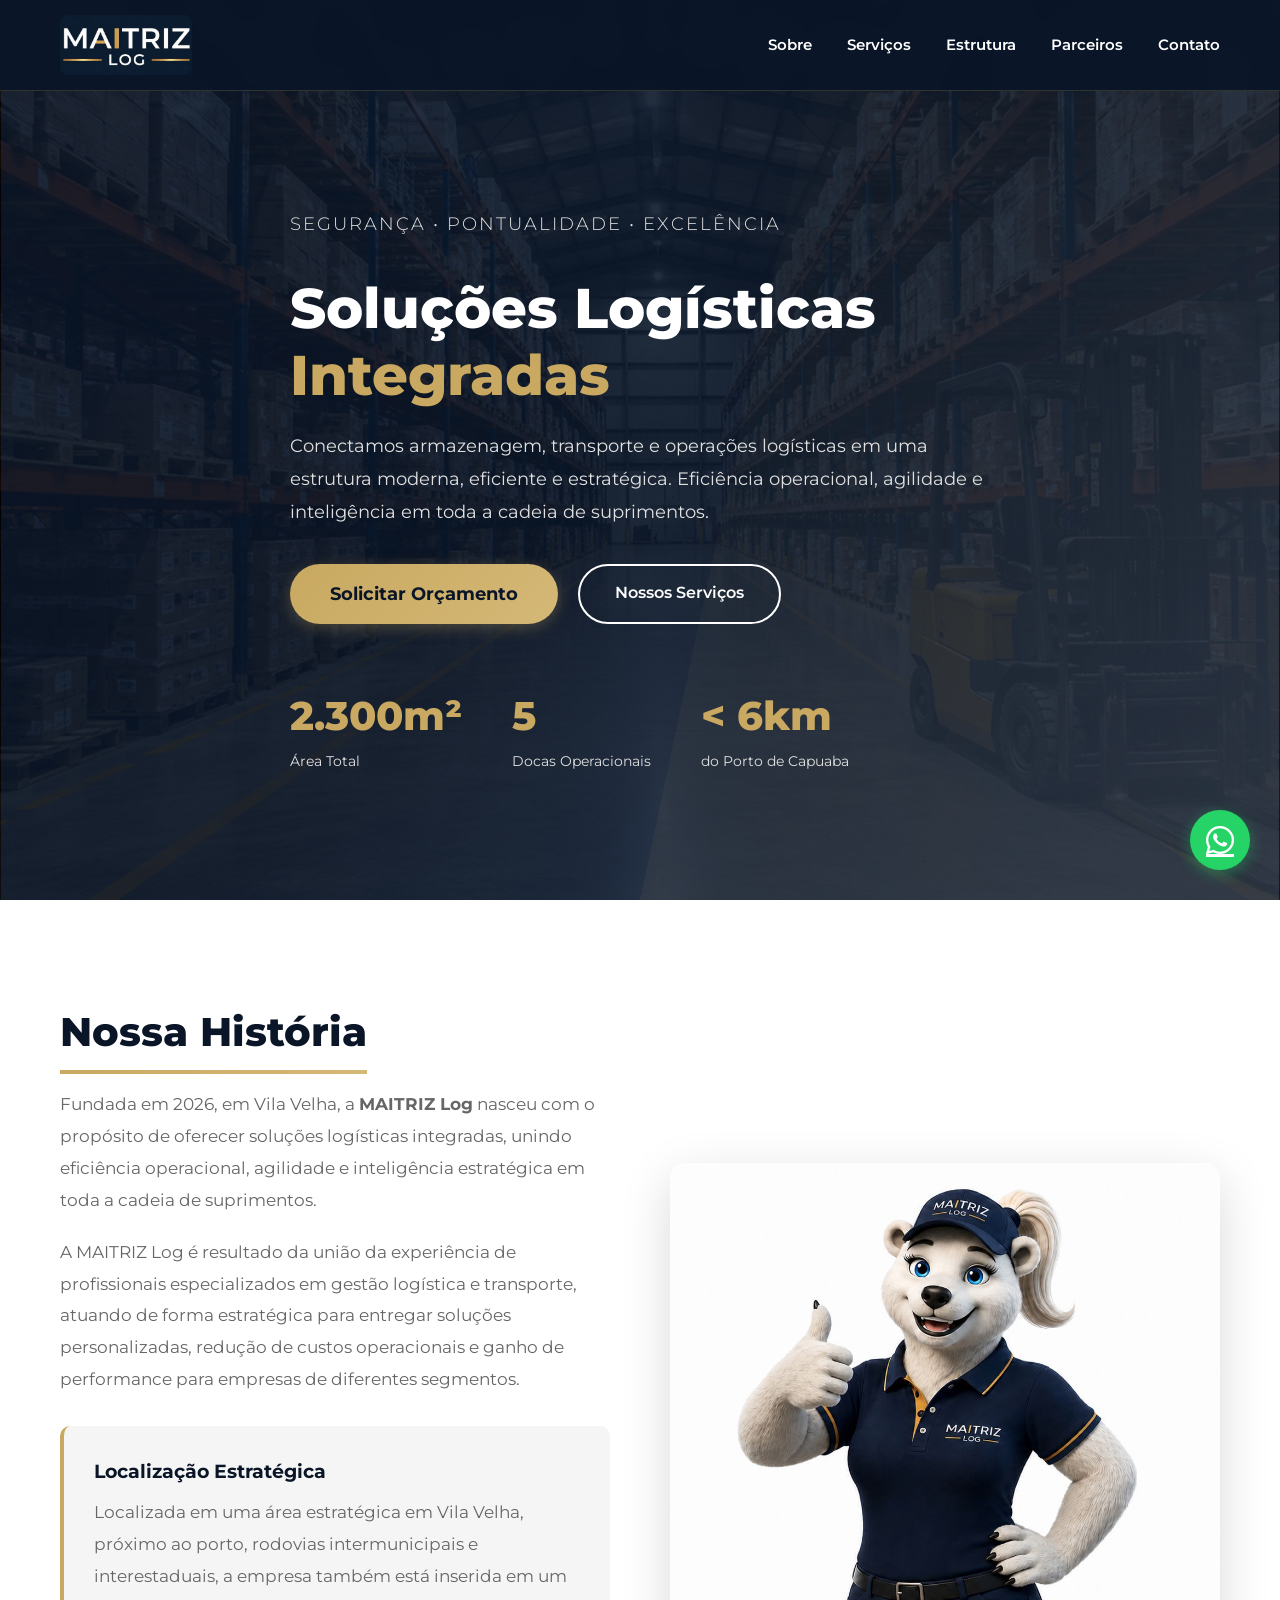
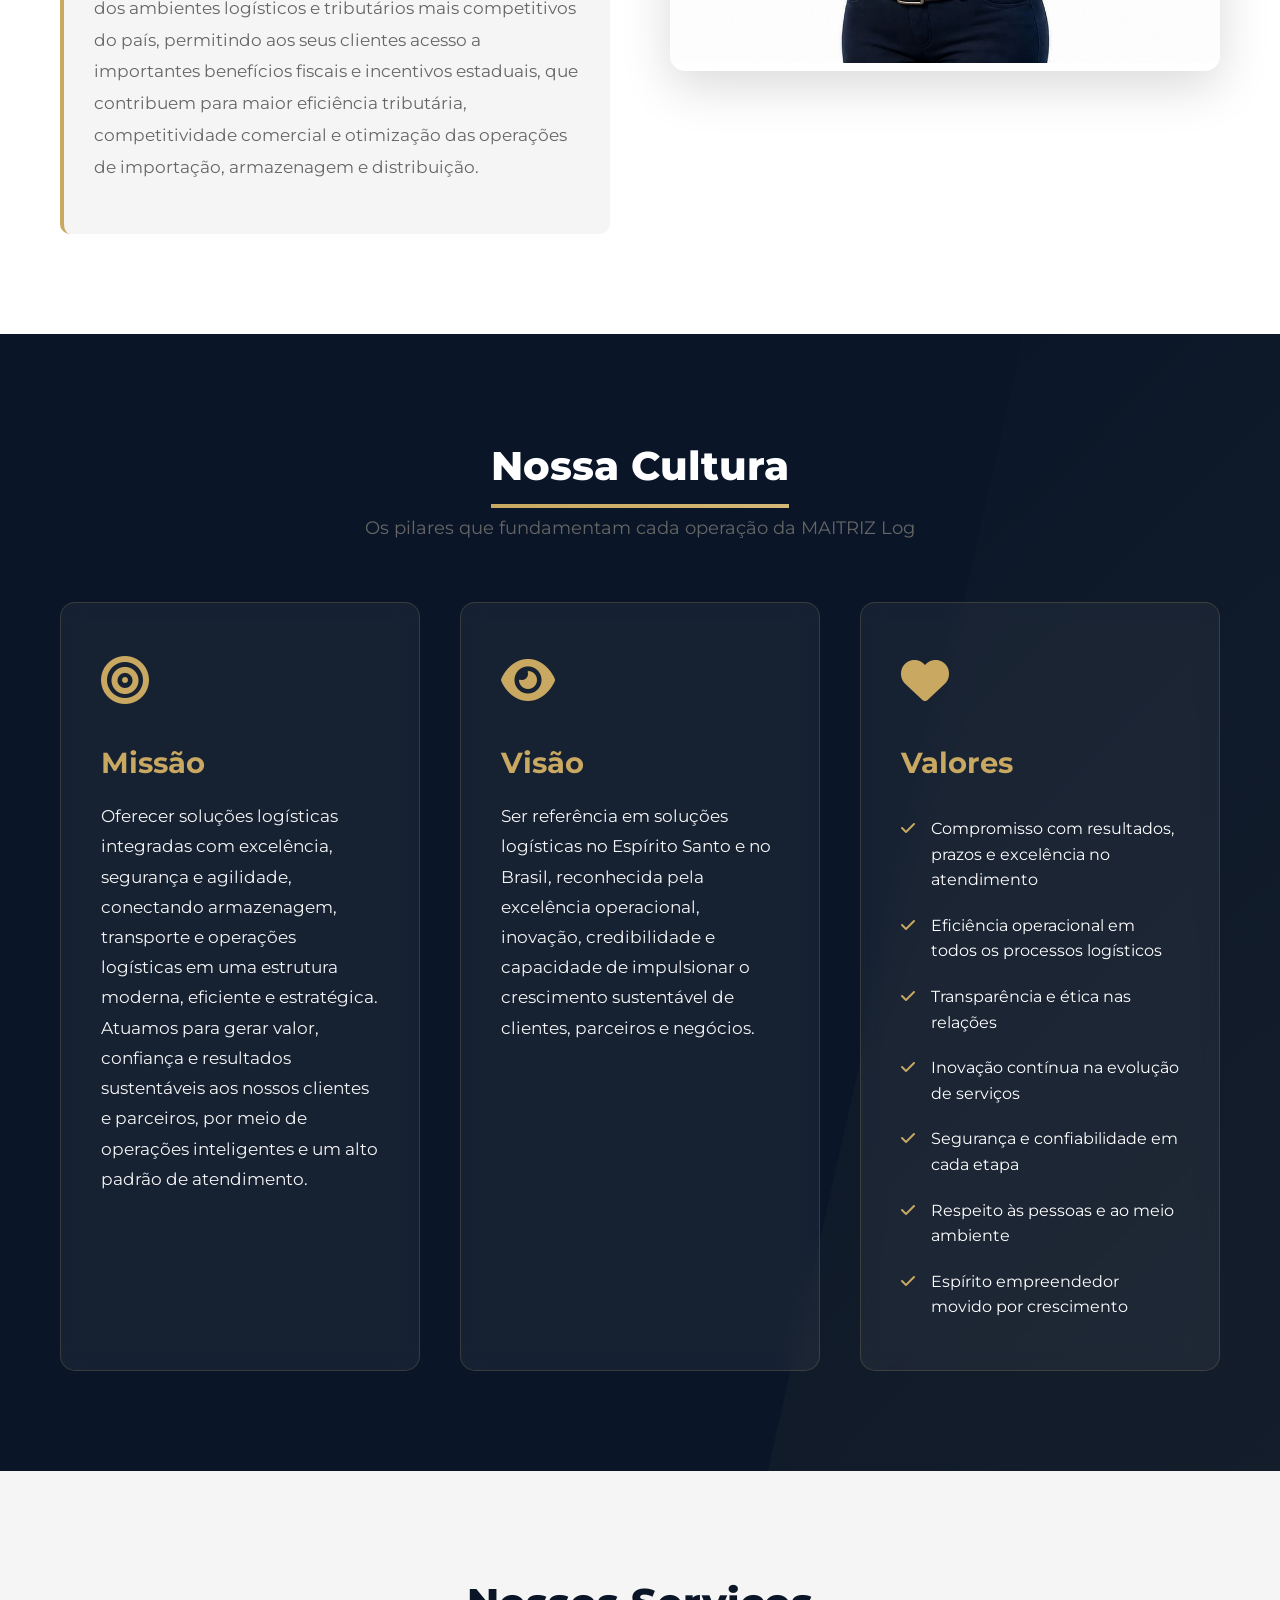
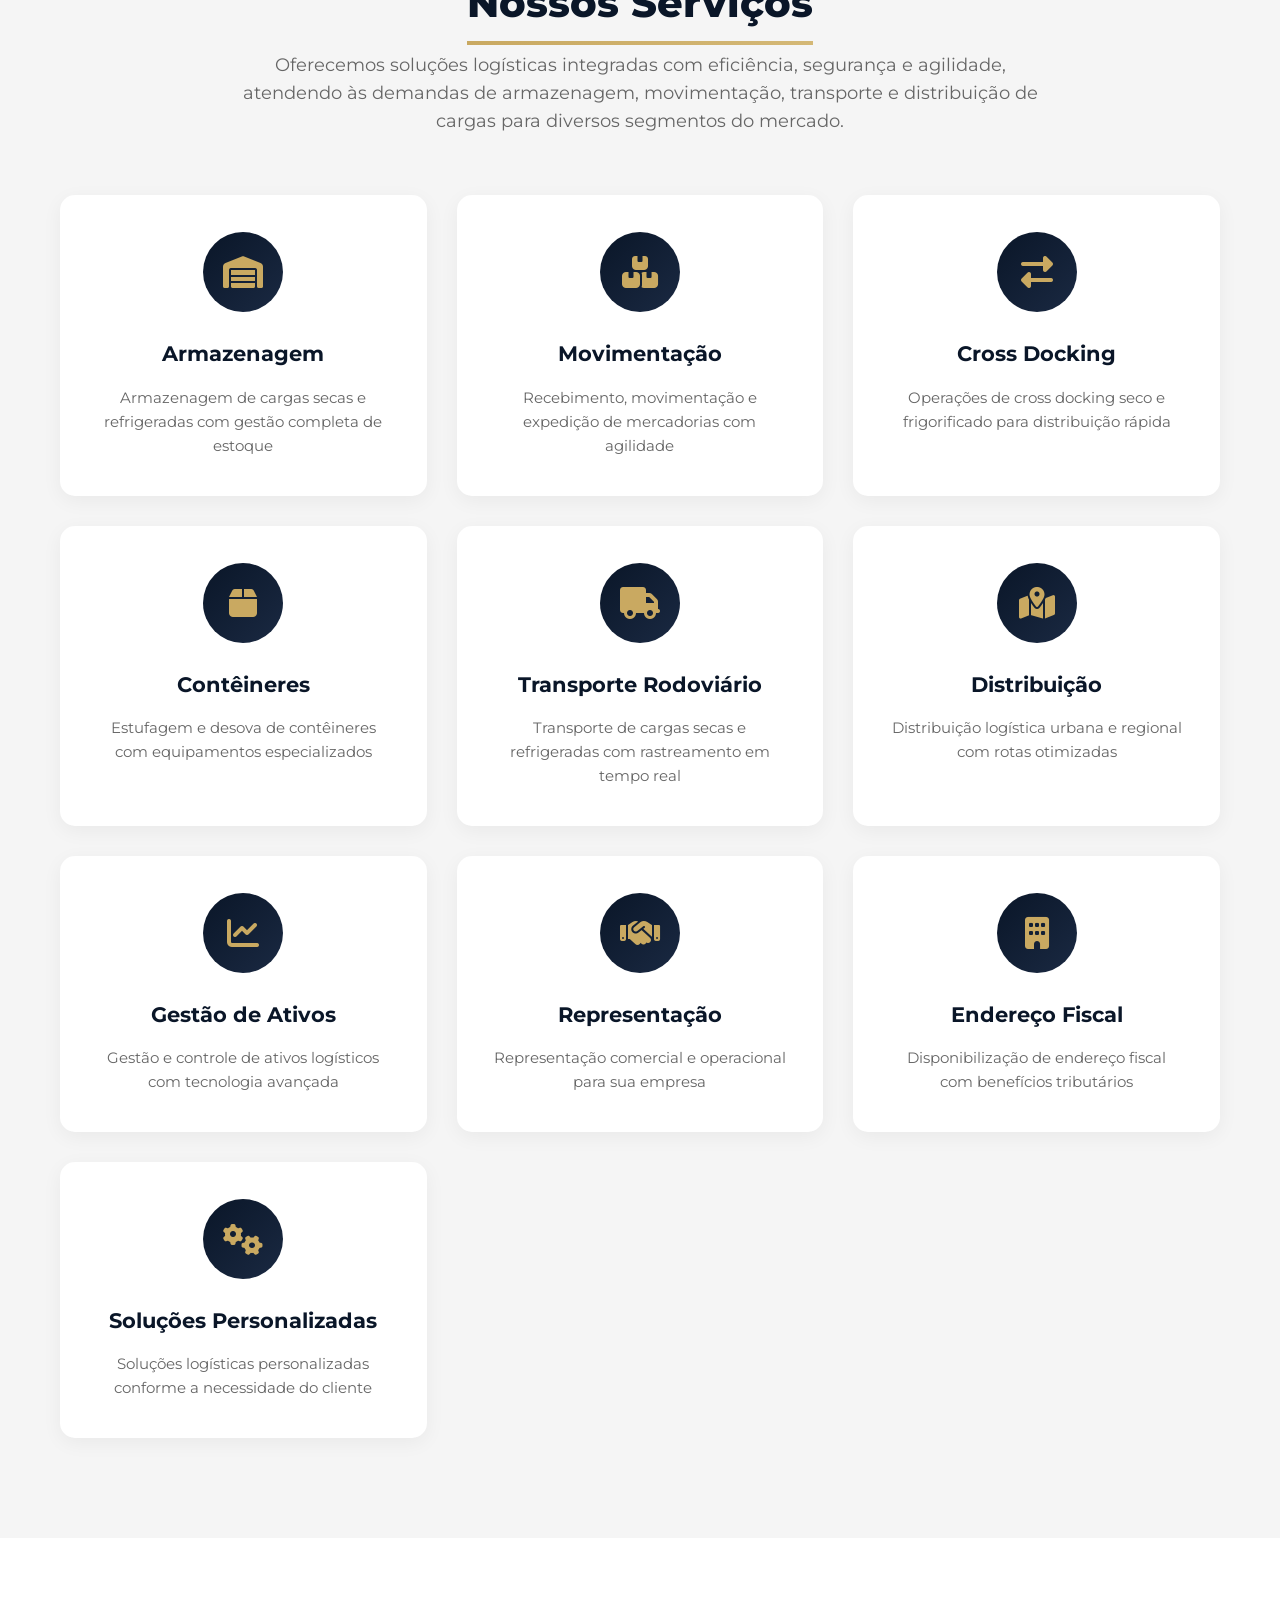
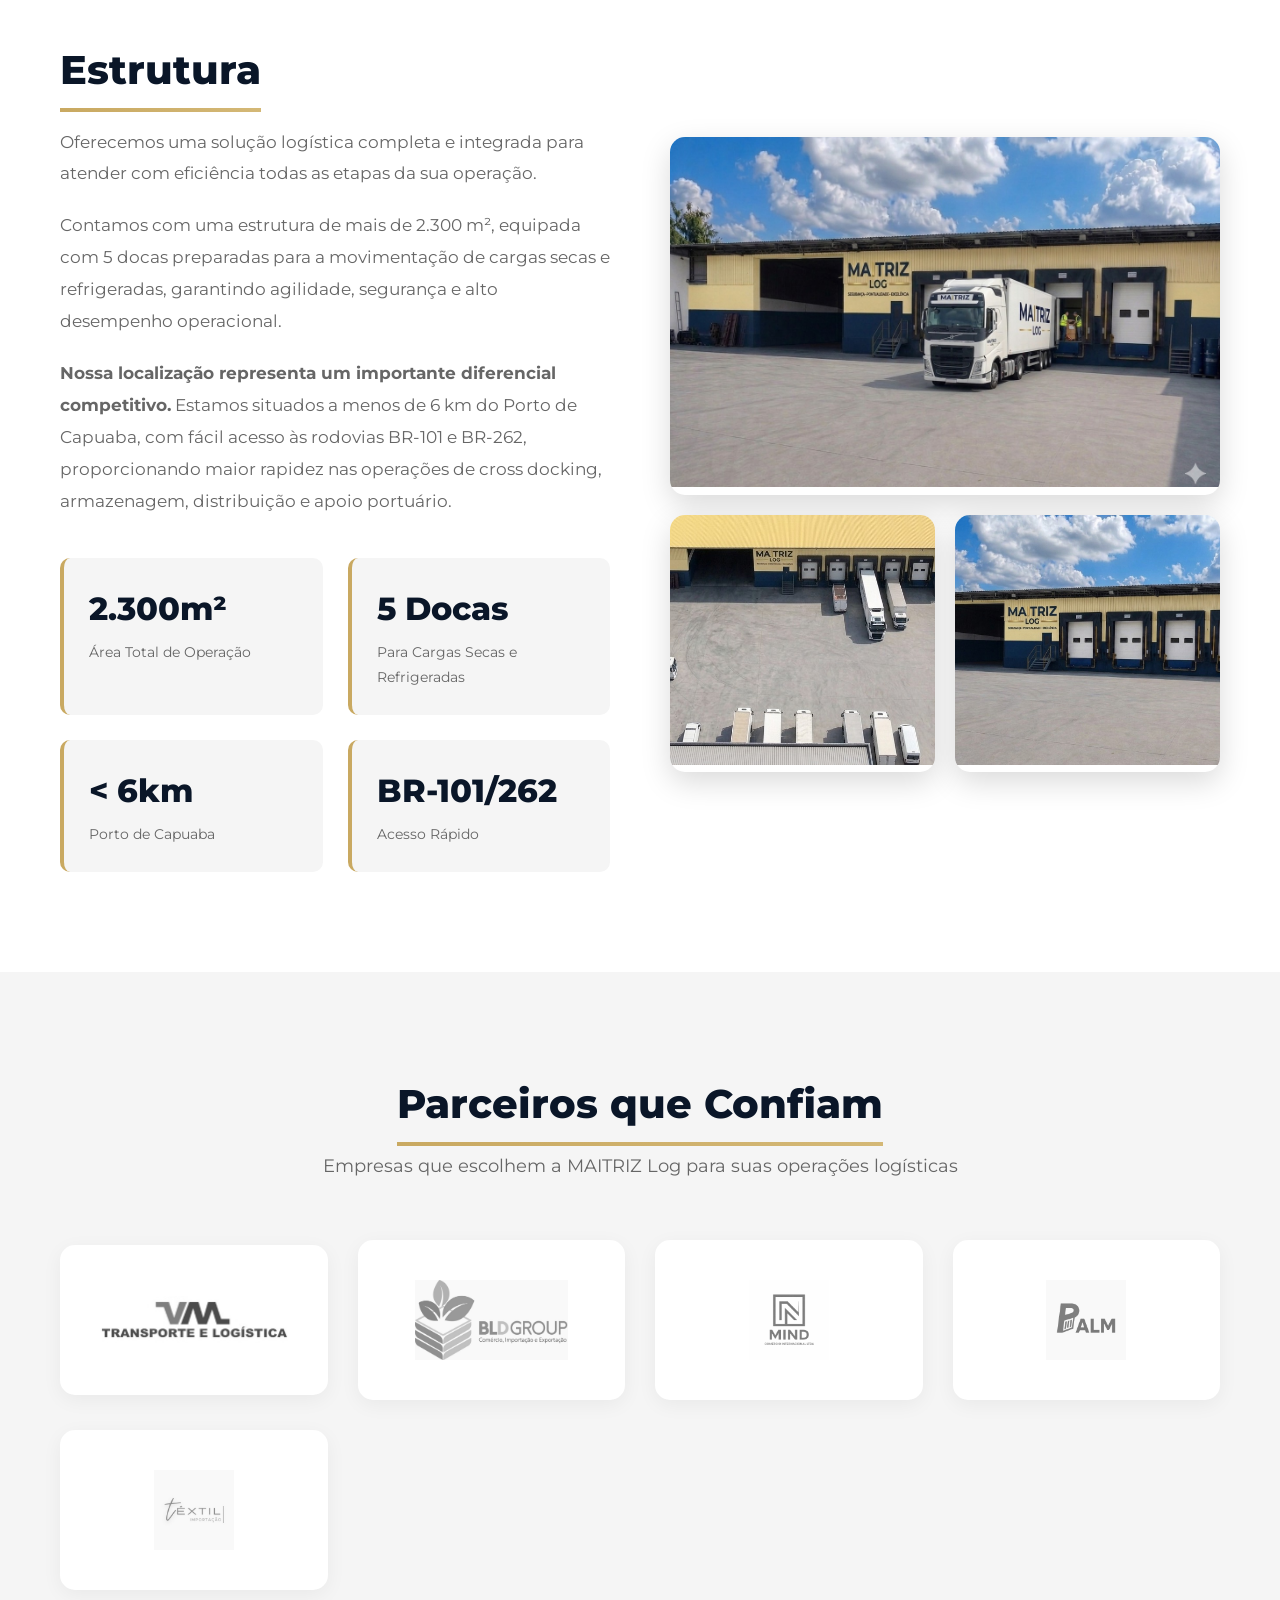
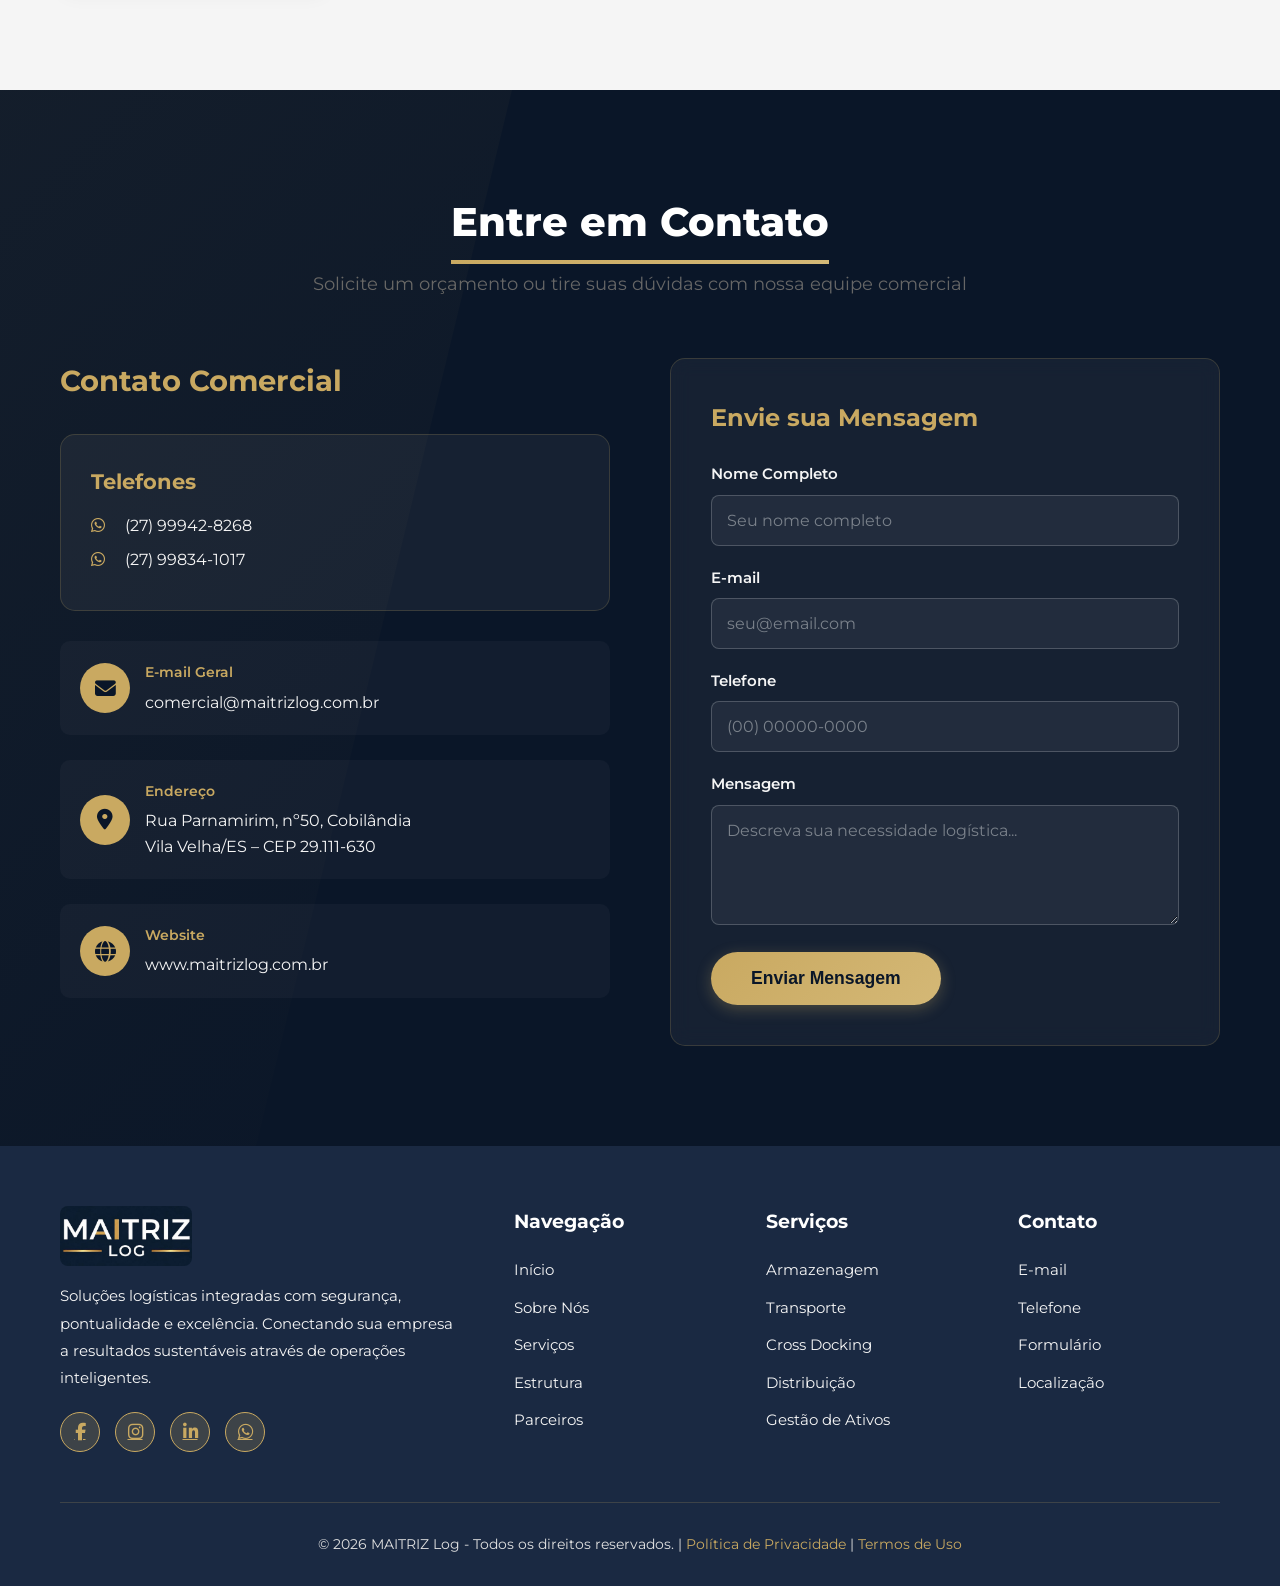
==== index.html @ 35ac4232 "trocada logo do footer" ====
<!DOCTYPE html>
<html lang="pt-BR">
<head>
    <meta charset="UTF-8">
    <meta name="viewport" content="width=device-width, initial-scale=1.0">
    <meta name="description" content="MAITRIZ Log - Soluções logísticas integradas com segurança, pontualidade e excelência. Armazenagem, transporte e distribuição em Vila Velha/ES.">
    <title>MAITRIZ Log - Soluções Logísticas Integradas | Vila Velha/ES</title>
    
    <!-- Google Fonts -->
    <link rel="preconnect" href="https://fonts.googleapis.com">
    <link rel="preconnect" href="https://fonts.gstatic.com" crossorigin>
    <link href="https://fonts.googleapis.com/css2?family=Montserrat:wght@300;400;600;700;800&display=swap" rel="stylesheet">
    
    <!-- Font Awesome para ícones -->
    <link rel="stylesheet" href="https://cdnjs.cloudflare.com/ajax/libs/font-awesome/6.4.0/css/all.min.css">
    <link rel="stylesheet" href="style.css">
    
</head>
<body>
    
    <!-- HEADER -->
    <header class="header">
        <div class="container">
            <nav class="nav-container">
                <a href="#" class="logo">
                   <img class="logo-img" src="assets/logo-maitriz.jpeg" alt="Logo MAITRIZ Log - Soluções Logísticas Integradas">
                </a>
                
                <ul class="nav-menu">
                    <li><a href="#sobre">Sobre</a></li>
                    <li><a href="#servicos">Serviços</a></li>
                    <li><a href="#estrutura">Estrutura</a></li>
                    <li><a href="#parceiros">Parceiros</a></li>
                    <li><a href="#contato">Contato</a></li>
                </ul>
                
                <div class="menu-toggle">
                    <span></span>
                    <span></span>
                    <span></span>
                </div>
            </nav>
        </div>
    </header>
    
    <!-- HERO -->
    <section class="hero" id="home">
        <div class="hero-diagonal"></div>
        <div class="container">
            <div class="hero-content">
                <p class="hero-tagline">SEGURANÇA • PONTUALIDADE • EXCELÊNCIA</p>
                <h1>Soluções Logísticas <span>Integradas</span></h1>
                <p>Conectamos armazenagem, transporte e operações logísticas em uma estrutura moderna, eficiente e estratégica. Eficiência operacional, agilidade e inteligência em toda a cadeia de suprimentos.</p>
                
                <div class="hero-buttons">
                    <a href="#contato" class="btn-primary">Solicitar Orçamento</a>
                    <a href="#servicos" class="btn-secondary">Nossos Serviços</a>
                </div>
                
                <div class="hero-stats">
                    <div class="stat-item">
                        <span class="stat-number">2.300m²</span>
                        <span class="stat-label">Área Total</span>
                    </div>
                    <div class="stat-item">
                        <span class="stat-number">5</span>
                        <span class="stat-label">Docas Operacionais</span>
                    </div>
                    <div class="stat-item">
                        <span class="stat-number">< 6km</span>
                        <span class="stat-label">do Porto de Capuaba</span>
                    </div>
                </div>
            </div>
        </div>
    </section>
    
    <!-- SOBRE NÓS -->
    <section class="sobre" id="sobre">
        <div class="container">
            <div class="sobre-content">
                <div class="sobre-text">
                    <h2 class="section-title">Nossa História</h2>
                    
                    <p>Fundada em 2026, em Vila Velha, a <strong>MAITRIZ Log</strong> nasceu com o propósito de oferecer soluções logísticas integradas, unindo eficiência operacional, agilidade e inteligência estratégica em toda a cadeia de suprimentos.</p>
                    
                    <p>A MAITRIZ Log é resultado da união da experiência de profissionais especializados em gestão logística e transporte, atuando de forma estratégica para entregar soluções personalizadas, redução de custos operacionais e ganho de performance para empresas de diferentes segmentos.</p>
                    
                    <div class="sobre-destaque">
                        <h3>Localização Estratégica</h3>
                        <p>Localizada em uma área estratégica em Vila Velha, próximo ao porto, rodovias intermunicipais e interestaduais, a empresa também está inserida em um dos ambientes logísticos e tributários mais competitivos do país, permitindo aos seus clientes acesso a importantes benefícios fiscais e incentivos estaduais, que contribuem para maior eficiência tributária, competitividade comercial e otimização das operações de importação, armazenagem e distribuição.</p>
                    </div>
                </div>
                
                <div class="sobre-image">
                    <img src="./assets/foto-equipe-maitriz.jpeg" alt="Equipe MAITRIZ Log - Profissionais especializados em logística">
                </div>
            </div>
        </div>
    </section>
    
    <!-- MISSÃO, VISÃO E VALORES -->
    <section class="mvv">
        <div class="container">
            <div class="mvv-header">
                <h2 class="section-title">Nossa Cultura</h2>
                <p class="section-subtitle">Os pilares que fundamentam cada operação da MAITRIZ Log</p>
            </div>
            
            <div class="mvv-grid">
                <div class="mvv-card">
                    <div class="mvv-icon">
                        <i class="fas fa-bullseye"></i>
                    </div>
                    <h3>Missão</h3>
                    <p>Oferecer soluções logísticas integradas com excelência, segurança e agilidade, conectando armazenagem, transporte e operações logísticas em uma estrutura moderna, eficiente e estratégica. Atuamos para gerar valor, confiança e resultados sustentáveis aos nossos clientes e parceiros, por meio de operações inteligentes e um alto padrão de atendimento.</p>
                </div>
                
                <div class="mvv-card">
                    <div class="mvv-icon">
                        <i class="fas fa-eye"></i>
                    </div>
                    <h3>Visão</h3>
                    <p>Ser referência em soluções logísticas no Espírito Santo e no Brasil, reconhecida pela excelência operacional, inovação, credibilidade e capacidade de impulsionar o crescimento sustentável de clientes, parceiros e negócios.</p>
                </div>
                
                <div class="mvv-card">
                    <div class="mvv-icon">
                        <i class="fas fa-heart"></i>
                    </div>
                    <h3>Valores</h3>
                    <ul>
                        <li>Compromisso com resultados, prazos e excelência no atendimento</li>
                        <li>Eficiência operacional em todos os processos logísticos</li>
                        <li>Transparência e ética nas relações</li>
                        <li>Inovação contínua na evolução de serviços</li>
                        <li>Segurança e confiabilidade em cada etapa</li>
                        <li>Respeito às pessoas e ao meio ambiente</li>
                        <li>Espírito empreendedor movido por crescimento</li>
                    </ul>
                </div>
            </div>
        </div>
    </section>
    
    <!-- SERVIÇOS -->
    <section class="servicos" id="servicos">
        <div class="container">
            <div class="servicos-header">
                <h2 class="section-title">Nossos Serviços</h2>
                <p class="section-subtitle">Oferecemos soluções logísticas integradas com eficiência, segurança e agilidade, atendendo às demandas de armazenagem, movimentação, transporte e distribuição de cargas para diversos segmentos do mercado.</p>
            </div>
            
            <div class="servicos-grid">
                <div class="servico-card">
                    <div class="servico-icon">
                        <i class="fas fa-warehouse"></i>
                    </div>
                    <h3>Armazenagem</h3>
                    <p>Armazenagem de cargas secas e refrigeradas com gestão completa de estoque</p>
                </div>
                
                <div class="servico-card">
                    <div class="servico-icon">
                        <i class="fas fa-boxes"></i>
                    </div>
                    <h3>Movimentação</h3>
                    <p>Recebimento, movimentação e expedição de mercadorias com agilidade</p>
                </div>
                
                <div class="servico-card">
                    <div class="servico-icon">
                        <i class="fas fa-exchange-alt"></i>
                    </div>
                    <h3>Cross Docking</h3>
                    <p>Operações de cross docking seco e frigorificado para distribuição rápida</p>
                </div>
                
                <div class="servico-card">
                    <div class="servico-icon">
                        <i class="fas fa-box"></i>
                    </div>
                    <h3>Contêineres</h3>
                    <p>Estufagem e desova de contêineres com equipamentos especializados</p>
                </div>
                
                <div class="servico-card">
                    <div class="servico-icon">
                        <i class="fas fa-truck"></i>
                    </div>
                    <h3>Transporte Rodoviário</h3>
                    <p>Transporte de cargas secas e refrigeradas com rastreamento em tempo real</p>
                </div>
                
                <div class="servico-card">
                    <div class="servico-icon">
                        <i class="fas fa-map-marked-alt"></i>
                    </div>
                    <h3>Distribuição</h3>
                    <p>Distribuição logística urbana e regional com rotas otimizadas</p>
                </div>
                
                <div class="servico-card">
                    <div class="servico-icon">
                        <i class="fas fa-chart-line"></i>
                    </div>
                    <h3>Gestão de Ativos</h3>
                    <p>Gestão e controle de ativos logísticos com tecnologia avançada</p>
                </div>
                
                <div class="servico-card">
                    <div class="servico-icon">
                        <i class="fas fa-handshake"></i>
                    </div>
                    <h3>Representação</h3>
                    <p>Representação comercial e operacional para sua empresa</p>
                </div>
                
                <div class="servico-card">
                    <div class="servico-icon">
                        <i class="fas fa-building"></i>
                    </div>
                    <h3>Endereço Fiscal</h3>
                    <p>Disponibilização de endereço fiscal com benefícios tributários</p>
                </div>
                
                <div class="servico-card">
                    <div class="servico-icon">
                        <i class="fas fa-cogs"></i>
                    </div>
                    <h3>Soluções Personalizadas</h3>
                    <p>Soluções logísticas personalizadas conforme a necessidade do cliente</p>
                </div>
            </div>
        </div>
    </section>
    
    <!-- ESTRUTURA -->
    <section class="estrutura" id="estrutura">
        <div class="container">
            <div class="estrutura-content">
                <div class="estrutura-info">
                    <h2 class="section-title">Estrutura</h2>
                    
                    <p>Oferecemos uma solução logística completa e integrada para atender com eficiência todas as etapas da sua operação.</p>
                    
                    <p>Contamos com uma estrutura de mais de 2.300 m², equipada com 5 docas preparadas para a movimentação de cargas secas e refrigeradas, garantindo agilidade, segurança e alto desempenho operacional.</p>
                    
                    <p><strong>Nossa localização representa um importante diferencial competitivo.</strong> Estamos situados a menos de 6 km do Porto de Capuaba, com fácil acesso às rodovias BR-101 e BR-262, proporcionando maior rapidez nas operações de cross docking, armazenagem, distribuição e apoio portuário.</p>
                    
                    <div class="estrutura-stats">
                        <div class="estrutura-stat">
                            <span class="estrutura-stat-number">2.300m²</span>
                            <span class="estrutura-stat-label">Área Total de Operação</span>
                        </div>
                        <div class="estrutura-stat">
                            <span class="estrutura-stat-number">5 Docas</span>
                            <span class="estrutura-stat-label">Para Cargas Secas e Refrigeradas</span>
                        </div>
                        <div class="estrutura-stat">
                            <span class="estrutura-stat-number">< 6km</span>
                            <span class="estrutura-stat-label">Porto de Capuaba</span>
                        </div>
                        <div class="estrutura-stat">
                            <span class="estrutura-stat-number">BR-101/262</span>
                            <span class="estrutura-stat-label">Acesso Rápido</span>
                        </div>
                    </div>
                </div>
                
                <div class="estrutura-images">
                    <div class="estrutura-image">
                        <img src="assets/fachada.jpeg" alt="Estrutura externa MAITRIZ Log - Fachada moderna com docas">
                    </div>
                    <div class="estrutura-image">
                        <img src="assets/docas.jpeg" alt="Docas MAITRIZ Log - Áreas de carga e descarga">
                    </div>
                    <div class="estrutura-image">
                        <img src="assets/armazem.jpeg" alt="Armazém MAITRIZ Log - Interior com organização de cargas">
                    </div>
                </div>
            </div>
        </div>
    </section>
    
    <!-- PARCEIROS -->
    <section class="parceiros" id="parceiros">
        <div class="container">
            <div class="parceiros-header">
                <h2 class="section-title">Parceiros que Confiam</h2>
                <p class="section-subtitle">Empresas que escolhem a MAITRIZ Log para suas operações logísticas</p>
            </div>
            
            <div class="parceiros-grid">
                <div class="parceiro-card">
                    <img src="assets/logo-vm.jpeg" alt="VM Transporte e Logistica - Cliente MAITRIZ Log">
                </div>
                <div class="parceiro-card">
                    <img src="assets/logo-bld.jpeg" alt="BLD Gruoup - Cliente MAITRIZ Log">
                </div>
                <div class="parceiro-card">
                    <img src="assets/logo-mind.jpeg" alt="MIND - Parceiro MAITRIZ Log">
                </div>
                <div class="parceiro-card">
                    <img src="assets/logo-palm.jpeg" alt="Palm - Cliente MAITRIZ Log">
                </div>
                <div class="parceiro-card">
                    <img src="assets/logo-textil.jpeg" alt="Textil - Cliente MAITRIZ Log">
                </div>
                <!-- <div class="parceiro-card">
                    <img src="assets/logo-casa-porto.png" alt="Casa do Porto - Cliente MAITRIZ Log">
                </div> -->
            </div>
        </div>
    </section>
    
    <!-- CONTATO -->
    <section class="contato" id="contato">
        <div class="container">
            <div class="contato-header">
                <h2 class="section-title">Entre em Contato</h2>
                <p class="section-subtitle">Solicite um orçamento ou tire suas dúvidas com nossa equipe comercial</p>
            </div>
            
            <div class="contato-content">
                <div class="contato-info">
                    <h3>Contato Comercial</h3>
                    
                    <div class="contato-comercial">
                        <h4>Telefones</h4>
                        <p><i class="fab fa-whatsapp"></i> (27) 99942-8268</p>
                        <p><i class="fab fa-whatsapp"></i> (27) 99834-1017</p>
                    </div>
                    
                    
                    <div class="contato-item">
                        <div class="contato-item-icon">
                            <i class="fas fa-envelope"></i>
                        </div>
                        <div class="contato-item-text">
                            <h4>E-mail Geral</h4>
                            <p><a href="mailto:comercial@maitrizlog.com.br">comercial@maitrizlog.com.br</a></p>
                        </div>
                    </div>
                    
                    <div class="contato-item">
                        <div class="contato-item-icon">
                            <i class="fas fa-map-marker-alt"></i>
                        </div>
                        <div class="contato-item-text">
                            <h4>Endereço</h4>
                            <p>Rua Parnamirim, nº50, Cobilândia<br>Vila Velha/ES – CEP 29.111-630</p>
                        </div>
                    </div>
                    
                    <div class="contato-item">
                        <div class="contato-item-icon">
                            <i class="fas fa-globe"></i>
                        </div>
                        <div class="contato-item-text">
                            <h4>Website</h4>
                            <p><a href="http://www.maitrizlog.com.br" target="_blank">www.maitrizlog.com.br</a></p>
                        </div>
                    </div>
                </div>
                
                <div class="contato-form">
                    <h3>Envie sua Mensagem</h3>
                    <form action="#" method="POST">
                        <div class="form-group">
                            <label for="nome">Nome Completo</label>
                            <input type="text" id="nome" name="nome" placeholder="Seu nome completo" required>
                        </div>
                        
                        <div class="form-group">
                            <label for="email">E-mail</label>
                            <input type="email" id="email" name="email" placeholder="seu@email.com" required>
                        </div>
                        
                        <div class="form-group">
                            <label for="telefone">Telefone</label>
                            <input type="tel" id="telefone" name="telefone" placeholder="(00) 00000-0000" required>
                        </div>
                        
                        <div class="form-group">
                            <label for="mensagem">Mensagem</label>
                            <textarea id="mensagem" name="mensagem" placeholder="Descreva sua necessidade logística..." required></textarea>
                        </div>
                        
                        <button type="submit" class="btn-primary">Enviar Mensagem</button>
                    </form>
                </div>
            </div>
        </div>
    </section>
    
    <!-- FOOTER -->
    <footer class="footer">
        <div class="container">
            <div class="footer-content">
                <div class="footer-sobre">
                     <a href="#" class="logo">
                        <img class="logo-img" src="assets/logo-maitriz.jpeg" alt="Logo MAITRIZ Log - Soluções Logísticas Integradas">
                    </a>
                    <p>Soluções logísticas integradas com segurança, pontualidade e excelência. Conectando sua empresa a resultados sustentáveis através de operações inteligentes.</p>
                    
                    <div class="footer-social">
                        <a href="#" aria-label="Facebook"><i class="fab fa-facebook-f"></i></a>
                        <a href="#" aria-label="Instagram"><i class="fab fa-instagram"></i></a>
                        <a href="#" aria-label="LinkedIn"><i class="fab fa-linkedin-in"></i></a>
                        <a href="#" aria-label="WhatsApp"><i class="fab fa-whatsapp"></i></a>
                    </div>
                </div>
                
                <div class="footer-links">
                    <h4>Navegação</h4>
                    <ul>
                        <li><a href="#home">Início</a></li>
                        <li><a href="#sobre">Sobre Nós</a></li>
                        <li><a href="#servicos">Serviços</a></li>
                        <li><a href="#estrutura">Estrutura</a></li>
                        <li><a href="#parceiros">Parceiros</a></li>
                    </ul>
                </div>
                
                <div class="footer-links">
                    <h4>Serviços</h4>
                    <ul>
                        <li><a href="#servicos">Armazenagem</a></li>
                        <li><a href="#servicos">Transporte</a></li>
                        <li><a href="#servicos">Cross Docking</a></li>
                        <li><a href="#servicos">Distribuição</a></li>
                        <li><a href="#servicos">Gestão de Ativos</a></li>
                    </ul>
                </div>
                
                <div class="footer-links">
                    <h4>Contato</h4>
                    <ul>
                        <li><a href="mailto:comercial@maitrizlog.com.br">E-mail</a></li>
                        <li><a href="tel:+5527999428268">Telefone</a></li>
                        <li><a href="#contato">Formulário</a></li>
                        <li><a href="#contato">Localização</a></li>
                    </ul>
                </div>
            </div>
            
            <div class="footer-bottom">
                <p>&copy; 2026 MAITRIZ Log - Todos os direitos reservados. | <a href="#">Política de Privacidade</a> | <a href="#">Termos de Uso</a></p>
            </div>
        </div>
    </footer>
    
    <!-- WHATSAPP FLUTUANTE -->
    <a href="https://wa.me/5527999428268?text=Olá!%20Gostaria%20de%20mais%20informações%20sobre%20os%20serviços%20da%20MAITRIZ%20Log" class="whatsapp-float" target="_blank" aria-label="WhatsApp">
        <i class="fab fa-whatsapp"></i>
    </a>
    
    <!-- JAVASCRIPT -->
    <script>
        // Menu Mobile Toggle
        const menuToggle = document.querySelector('.menu-toggle');
        const navMenu = document.querySelector('.nav-menu');
        
        menuToggle.addEventListener('click', () => {
            navMenu.classList.toggle('active');
            menuToggle.classList.toggle('active');
        });
        
        // Fechar menu ao clicar em um link
        document.querySelectorAll('.nav-menu a').forEach(link => {
            link.addEventListener('click', () => {
                navMenu.classList.remove('active');
                menuToggle.classList.remove('active');
            });
        });
        
        // Header scroll effect
        window.addEventListener('scroll', () => {
            const header = document.querySelector('.header');
            const imgHeader = document.querySelector('.header img');
            if (window.scrollY > 50) {
                header.classList.add('scrolled');
            } else {
                header.classList.remove('scrolled');
            }
        });
        
        // Smooth scroll para links âncora
        document.querySelectorAll('a[href^="#"]').forEach(anchor => {
            anchor.addEventListener('click', function (e) {
                e.preventDefault();
                const target = document.querySelector(this.getAttribute('href'));
                if (target) {
                    const offsetTop = target.offsetTop - 80;
                    window.scrollTo({
                        top: offsetTop,
                        behavior: 'smooth'
                    });
                }
            });
        });
        
        // Animação ao scroll (fade-in elements)
        const observerOptions = {
            threshold: 0.1,
            rootMargin: '0px 0px -100px 0px'
        };
        
        const observer = new IntersectionObserver((entries) => {
            entries.forEach(entry => {
                if (entry.isIntersecting) {
                    entry.target.style.opacity = '1';
                    entry.target.style.transform = 'translateY(0)';
                }
            });
        }, observerOptions);
        
        // Aplicar animação aos cards e seções
        document.querySelectorAll('.servico-card, .mvv-card, .parceiro-card, .estrutura-stat').forEach(el => {
            el.style.opacity = '0';
            el.style.transform = 'translateY(30px)';
            el.style.transition = 'all 0.6s ease';
            observer.observe(el);
        });
        
        // Formulário de contato (validação básica)
        const form = document.querySelector('.contato-form form');
        if (form) {
            form.addEventListener('submit', (e) => {
                e.preventDefault();
                alert('Obrigado pelo contato! Nossa equipe retornará em breve.');
                form.reset();
            });
        }
    </script>
</body>
</html>
---- style.css ----
@import url("./styles/header.css");
@import url("./styles/hero.css");
@import url("./styles/sobre.css");

 /* ===== RESET E VARIÁVEIS ===== */
        * {
            margin: 0;
            padding: 0;
            box-sizing: border-box;
        }
        
        :root {
            --azul-escuro: #0A1628;
            --azul-medio: #1a2942;
            --dourado: #C9A961;
            --dourado-claro: #d4b876;
            --branco: #FFFFFF;
            --cinza-claro: #F5F5F5;
            --cinza-medio: #E0E0E0;
            --texto-escuro: #333333;
            --texto-medio: #666666;
        }
        
        body {
            font-family: 'Montserrat', sans-serif;
            line-height: 1.6;
            color: var(--texto-escuro);
            overflow-x: hidden;
        }
        
        /* ===== UTILITÁRIOS ===== */
        .container {
            max-width: 1200px;
            margin: 0 auto;
            padding: 0 20px;
        }
        
        .section-title {
            font-size: 2.5rem;
            font-weight: 800;
            color: var(--azul-escuro);
            margin-bottom: 1rem;
            position: relative;
            display: inline-block;
        }
        
        .section-title::after {
            content: '';
            position: absolute;
            bottom: -10px;
            left: 0;
            width: 100%;
            height: 4px;
            background: linear-gradient(90deg, var(--dourado), var(--dourado-claro));
        }
        
        .section-subtitle {
            font-size: 1.1rem;
            color: var(--texto-medio);
            margin: 0 auto;
            margin-bottom: 3rem;
            max-width: 800px;

        }
        
        .btn-primary {
            display: inline-block;
            background: linear-gradient(135deg, var(--dourado), var(--dourado-claro));
            color: var(--azul-escuro);
            padding: 16px 40px;
            font-size: 1.1rem;
            font-weight: 700;
            text-decoration: none;
            border-radius: 50px;
            transition: all 0.3s ease;
            box-shadow: 0 4px 15px rgba(201, 169, 97, 0.3);
            border: none;
            cursor: pointer;
        }
        
        .btn-primary:hover {
            transform: translateY(-2px);
            box-shadow: 0 6px 20px rgba(201, 169, 97, 0.5);
        }
        
        .btn-secondary {
            display: inline-block;
            background: transparent;
            color: var(--branco);
            padding: 14px 35px;
            font-size: 1rem;
            font-weight: 600;
            text-decoration: none;
            border: 2px solid var(--branco);
            border-radius: 50px;
            transition: all 0.3s ease;
        }
        
        .btn-secondary:hover {
            background: var(--branco);
            color: var(--azul-escuro);
        }


        
    

        
   
        /* ===== MISSÃO, VISÃO E VALORES ===== */
        .mvv {
            padding: 100px 0;
            background: var(--azul-escuro);
            color: var(--branco);
            position: relative;
            overflow: hidden;
        }
        
        .mvv::before {
            content: '';
            position: absolute;
            top: 0;
            right: 0;
            width: 40%;
            height: 100%;
            background: linear-gradient(135deg, transparent, rgba(201, 169, 97, 0.05));
            clip-path: polygon(50% 0, 100% 0, 100% 100%, 0% 100%);
        }
        
        .mvv-header {
            text-align: center;
            margin-bottom: 60px;
        }
        
        .mvv-header .section-title {
            color: var(--branco);
        }
        
        .mvv-header .section-title::after {
            left: 50%;
            transform: translateX(-50%);
        }
        
        .mvv-grid {
            display: grid;
            grid-template-columns: repeat(auto-fit, minmax(350px, 1fr));
            gap: 40px;
            position: relative;
            z-index: 1;
        }
        
        .mvv-card {
            background: rgba(255, 255, 255, 0.05);
            padding: 40px;
            border-radius: 15px;
            border: 1px solid rgba(201, 169, 97, 0.2);
            transition: all 0.3s ease;
            backdrop-filter: blur(10px);
        }
        
        .mvv-card:hover {
            transform: translateY(-5px);
            background: rgba(255, 255, 255, 0.08);
            border-color: var(--dourado);
        }
        
        .mvv-icon {
            font-size: 3rem;
            color: var(--dourado);
            margin-bottom: 20px;
        }
        
        .mvv-card h3 {
            font-size: 1.8rem;
            font-weight: 700;
            margin-bottom: 15px;
            color: var(--dourado);
        }
        
        .mvv-card p {
            font-size: 1.05rem;
            line-height: 1.8;
            color: var(--cinza-claro);
        }
        
        .mvv-card ul {
            list-style: none;
            margin-top: 20px;
        }
        
        .mvv-card ul li {
            padding: 10px 0;
            padding-left: 30px;
            position: relative;
            font-size: 1rem;
            line-height: 1.6;
        }
        
        .mvv-card ul li::before {
            content: '\f00c';
            font-family: 'Font Awesome 6 Free';
            font-weight: 900;
            position: absolute;
            left: 0;
            color: var(--dourado);
        }
        
        /* ===== SERVIÇOS ===== */
        .servicos {
            padding: 100px 0;
            background: var(--cinza-claro);
        }
        
        .servicos-header {
            text-align: center;
            margin-bottom: 60px;
        }
        
        .servicos-grid {
            display: grid;
            grid-template-columns: repeat(auto-fit, minmax(280px, 1fr));
            gap: 30px;
            margin-top: 50px;
        }
        
        .servico-card {
            background: var(--branco);
            padding: 35px;
            border-radius: 15px;
            text-align: center;
            transition: all 0.3s ease;
            box-shadow: 0 5px 20px rgba(0, 0, 0, 0.05);
            border: 2px solid transparent;
        }
        
        .servico-card:hover {
            transform: translateY(-10px);
            box-shadow: 0 15px 40px rgba(0, 0, 0, 0.1);
            border-color: var(--dourado);
        }
        
        .servico-icon {
            width: 80px;
            height: 80px;
            background: linear-gradient(135deg, var(--azul-escuro), var(--azul-medio));
            border-radius: 50%;
            display: flex;
            align-items: center;
            justify-content: center;
            margin: 0 auto 25px;
            font-size: 2rem;
            color: var(--dourado);
            transition: all 0.3s ease;
        }
        
        .servico-card:hover .servico-icon {
            background: linear-gradient(135deg, var(--dourado), var(--dourado-claro));
            color: var(--azul-escuro);
            transform: scale(1.1);
        }
        
        .servico-card h3 {
            font-size: 1.3rem;
            font-weight: 700;
            color: var(--azul-escuro);
            margin-bottom: 15px;
        }
        
        .servico-card p {
            font-size: 0.95rem;
            color: var(--texto-medio);
            line-height: 1.6;
        }
        
        /* ===== ESTRUTURA ===== */
        .estrutura {
            padding: 100px 0;
            background: var(--branco);
        }
        
        .estrutura-content {
            display: grid;
            grid-template-columns: 1fr 1fr;
            gap: 60px;
            align-items: center;
        }
        
        .estrutura-info h2 {
            margin-bottom: 25px;
        }
        
        .estrutura-info p {
            font-size: 1.05rem;
            color: var(--texto-medio);
            margin-bottom: 20px;
            line-height: 1.9;
        }
        
        .estrutura-stats {
            display: grid;
            grid-template-columns: repeat(2, 1fr);
            gap: 25px;
            margin-top: 40px;
        }
        
        .estrutura-stat {
            background: var(--cinza-claro);
            padding: 25px;
            border-radius: 10px;
            border-left: 4px solid var(--dourado);
        }
        
        .estrutura-stat-number {
            font-size: 2rem;
            font-weight: 800;
            color: var(--azul-escuro);
            display: block;
            margin-bottom: 5px;
        }
        
        .estrutura-stat-label {
            font-size: 0.9rem;
            color: var(--texto-medio);
        }
        
        .estrutura-images {
            display: grid;
            grid-template-columns: repeat(2, 1fr);
            gap: 20px;
        }
        
        .estrutura-image {
            border-radius: 15px;
            overflow: hidden;
            box-shadow: 0 10px 30px rgba(0, 0, 0, 0.15);
        }
        
        .estrutura-image img {
            width: 100%;
            height: 250px;
            object-fit: cover;
            transition: transform 0.5s ease;
        }
        
        .estrutura-image:hover img {
            transform: scale(1.1);
        }
        
        .estrutura-image:first-child {
            grid-column: span 2;
        }
        
        .estrutura-image:first-child img {
            height: 350px;
        }
        
        /* ===== PARCEIROS ===== */
        .parceiros {
            padding: 100px 0;
            background: var(--cinza-claro);
        }
        
        .parceiros-header {
            text-align: center;
            margin-bottom: 60px;
        }
        
        .parceiros-grid {
            display: grid;
            grid-template-columns: repeat(auto-fit, minmax(250px, 1fr));
            gap: 30px;
            align-items: center;
        }
        
        .parceiro-card {
            background: var(--branco);
            padding: 40px;
            border-radius: 15px;
            display: flex;
            align-items: center;
            justify-content: center;
            min-height: 150px;
            transition: all 0.3s ease;
            box-shadow: 0 5px 20px rgba(0, 0, 0, 0.05);
        }
        
        .parceiro-card:hover {
            transform: translateY(-5px);
            box-shadow: 0 10px 30px rgba(0, 0, 0, 0.1);
        }
        
        .parceiro-card img {
            max-width: 100%;
            max-height: 80px;
            object-fit: contain;
            filter: grayscale(100%);
            opacity: 0.7;
            transition: all 0.3s ease;
        }
        
        .parceiro-card:hover img {
            filter: grayscale(0%);
            opacity: 1;
        }
        
        /* ===== CONTATO ===== */
        .contato {
            padding: 100px 0;
            background: var(--azul-escuro);
            color: var(--branco);
            position: relative;
            overflow: hidden;
        }
        
        .contato::before {
            content: '';
            position: absolute;
            top: 0;
            left: 0;
            width: 40%;
            height: 100%;
            background: linear-gradient(135deg, rgba(201, 169, 97, 0.05), transparent);
            clip-path: polygon(0 0, 100% 0, 50% 100%, 0% 100%);
        }
        
        .contato-header {
            text-align: center;
            margin-bottom: 60px;
        }
        
        .contato-header .section-title {
            color: var(--branco);
        }
        
        .contato-header .section-title::after {
            left: 50%;
            transform: translateX(-50%);
        }
        
        .contato-content {
            display: grid;
            grid-template-columns: 1fr 1fr;
            gap: 60px;
            position: relative;
            z-index: 1;
        }
        
        .contato-info h3 {
            font-size: 1.8rem;
            color: var(--dourado);
            margin-bottom: 30px;
        }
        
        .contato-comercial {
            background: rgba(255, 255, 255, 0.05);
            padding: 30px;
            border-radius: 15px;
            margin-bottom: 30px;
            border: 1px solid rgba(201, 169, 97, 0.2);
            transition: all 0.3s ease;
        }
        
        .contato-comercial:hover {
            background: rgba(255, 255, 255, 0.08);
            border-color: var(--dourado);
        }
        
        .contato-comercial h4 {
            font-size: 1.3rem;
            color: var(--dourado);
            margin-bottom: 15px;
        }
        
        .contato-comercial p {
            font-size: 1rem;
            margin: 8px 0;
            color: var(--cinza-claro);
        }
        
        .contato-comercial i {
            color: var(--dourado);
            margin-right: 10px;
            width: 20px;
        }
        
        .contato-item {
            display: flex;
            align-items: center;
            gap: 15px;
            margin-bottom: 25px;
            padding: 20px;
            background: rgba(255, 255, 255, 0.03);
            border-radius: 10px;
            transition: all 0.3s ease;
        }
        
        .contato-item:hover {
            background: rgba(255, 255, 255, 0.05);
        }
        
        .contato-item-icon {
            width: 50px;
            height: 50px;
            background: var(--dourado);
            border-radius: 50%;
            display: flex;
            align-items: center;
            justify-content: center;
            font-size: 1.3rem;
            color: var(--azul-escuro);
            flex-shrink: 0;
        }
        
        .contato-item-text h4 {
            font-size: 0.9rem;
            color: var(--dourado);
            margin-bottom: 5px;
            font-weight: 600;
        }
        
        .contato-item-text p {
            font-size: 1rem;
            color: var(--cinza-claro);
        }
        
        .contato-item-text a {
            color: var(--cinza-claro);
            text-decoration: none;
            transition: color 0.3s ease;
        }
        
        .contato-item-text a:hover {
            color: var(--dourado);
        }
        
        .contato-form {
            background: rgba(255, 255, 255, 0.05);
            padding: 40px;
            border-radius: 15px;
            border: 1px solid rgba(201, 169, 97, 0.2);
            backdrop-filter: blur(10px);
        }
        
        .contato-form h3 {
            font-size: 1.5rem;
            color: var(--dourado);
            margin-bottom: 25px;
        }
        
        .form-group {
            margin-bottom: 20px;
        }
        
        .form-group label {
            display: block;
            margin-bottom: 8px;
            font-weight: 600;
            color: var(--cinza-claro);
            font-size: 0.95rem;
        }
        
        .form-group input,
        .form-group textarea {
            width: 100%;
            padding: 15px;
            border: 1px solid rgba(255, 255, 255, 0.2);
            background: rgba(255, 255, 255, 0.05);
            border-radius: 8px;
            font-size: 1rem;
            color: var(--branco);
            font-family: 'Montserrat', sans-serif;
            transition: all 0.3s ease;
        }
        
        .form-group input:focus,
        .form-group textarea:focus {
            outline: none;
            border-color: var(--dourado);
            background: rgba(255, 255, 255, 0.08);
        }
        
        .form-group textarea {
            resize: vertical;
            min-height: 120px;
        }
        
        .form-group input::placeholder,
        .form-group textarea::placeholder {
            color: rgba(255, 255, 255, 0.4);
        }
        
        /* ===== FOOTER ===== */
        .footer {
            background: var(--azul-medio);
            color: var(--cinza-claro);
            padding: 60px 0 30px;
        }
        
        .footer-content {
            display: grid;
            grid-template-columns: 2fr 1fr 1fr 1fr;
            gap: 50px;
            margin-bottom: 50px;
        }
        
        .footer-sobre h3 {
            font-size: 1.8rem;
            color: var(--branco);
            margin-bottom: 20px;
        }
        
        .footer-sobre h3 span {
            color: var(--dourado);
        }
        
        .footer-sobre p {
            font-size: 0.95rem;
            line-height: 1.8;
            margin-bottom: 20px;
        }
        
        .footer-social {
            display: flex;
            gap: 15px;
            margin-top: 20px;
        }
        
        .footer-social a {
            width: 40px;
            height: 40px;
            background: rgba(201, 169, 97, 0.2);
            border-radius: 50%;
            display: flex;
            align-items: center;
            justify-content: center;
            color: var(--dourado);
            font-size: 1.1rem;
            transition: all 0.3s ease;
            border: 1px solid var(--dourado);
        }
        
        .footer-social a:hover {
            background: var(--dourado);
            color: var(--azul-escuro);
            transform: translateY(-3px);
        }
        
        .footer-links h4 {
            font-size: 1.2rem;
            color: var(--branco);
            margin-bottom: 20px;
        }
        
        .footer-links ul {
            list-style: none;
        }
        
        .footer-links ul li {
            margin-bottom: 12px;
        }
        
        .footer-links ul li a {
            color: var(--cinza-claro);
            text-decoration: none;
            font-size: 0.95rem;
            transition: all 0.3s ease;
            display: inline-block;
        }
        
        .footer-links ul li a:hover {
            color: var(--dourado);
            padding-left: 5px;
        }
        
        .footer-bottom {
            border-top: 1px solid rgba(201, 169, 97, 0.2);
            padding-top: 30px;
            text-align: center;
            font-size: 0.9rem;
        }
        
        .footer-bottom p {
            color: var(--cinza-medio);
        }
        
        .footer-bottom a {
            color: var(--dourado);
            text-decoration: none;
        }
        
        /* ===== WHATSAPP FLUTUANTE ===== */
        .whatsapp-float {
            position: fixed;
            bottom: 30px;
            right: 30px;
            width: 60px;
            height: 60px;
            background: #25D366;
            border-radius: 50%;
            display: flex;
            align-items: center;
            justify-content: center;
            font-size: 2rem;
            color: var(--branco);
            box-shadow: 0 4px 15px rgba(37, 211, 102, 0.4);
            z-index: 999;
            transition: all 0.3s ease;
            animation: pulse 2s infinite;
        }
        
        .whatsapp-float:hover {
            transform: scale(1.1);
            box-shadow: 0 6px 20px rgba(37, 211, 102, 0.6);
        }
        
        @keyframes pulse {
            0%, 100% {
                box-shadow: 0 4px 15px rgba(37, 211, 102, 0.4);
            }
            50% {
                box-shadow: 0 4px 25px rgba(37, 211, 102, 0.7);
            }
        }
        
        /* ===== RESPONSIVIDADE ===== */
        @media (max-width: 1024px) {
            .section-title {
                font-size: 2rem;
            }
            
            .hero h1 {
                font-size: 2.8rem;
            }
            
            .sobre-content,
            .estrutura-content,
            .contato-content {
                grid-template-columns: 1fr;
            }
            
            .footer-content {
                grid-template-columns: 1fr 1fr;
            }
        }
        
        @media (max-width: 768px) {
            .menu-toggle {
                display: flex;
            }
            
            .nav-menu {
                position: fixed;
                top: 70px;
                left: -100%;
                width: 100%;
                height: calc(100vh - 70px);
                background: var(--azul-escuro);
                flex-direction: column;
                justify-content: center;
                transition: left 0.3s ease;
                gap: 30px;
            }
            
            .nav-menu.active {
                left: 0;
            }
            
            .hero {
                min-height: 90vh;
                padding-top: 100px;
            }
            
            .hero h1 {
                font-size: 2.2rem;
            }
            
            .hero-tagline {
                font-size: 1rem;
            }
            
            .hero-buttons {
                flex-direction: column;
            }
            
            .hero-stats {
                gap: 30px;
            }
            
            .mvv-grid,
            .servicos-grid {
                grid-template-columns: 1fr;
            }
            
            .estrutura-images {
                grid-template-columns: 1fr;
            }
            
            .estrutura-image:first-child {
                grid-column: span 1;
            }
            
            .parceiros-grid {
                grid-template-columns: repeat(2, 1fr);
            }
            
            .footer-content {
                grid-template-columns: 1fr;
                gap: 40px;
            }
            
            .estrutura-stats {
                grid-template-columns: 1fr;
            }
        }
        
        @media (max-width: 480px) {
            .hero h1 {
                font-size: 1.8rem;
            }
            
            .section-title {
                font-size: 1.7rem;
            }
            
            .btn-primary {
                padding: 14px 30px;
                font-size: 1rem;
            }
            
            .parceiros-grid {
                grid-template-columns: 1fr;
            }
            
            .whatsapp-float {
                width: 50px;
                height: 50px;
                bottom: 20px;
                right: 20px;
                font-size: 1.7rem;
            }
        }
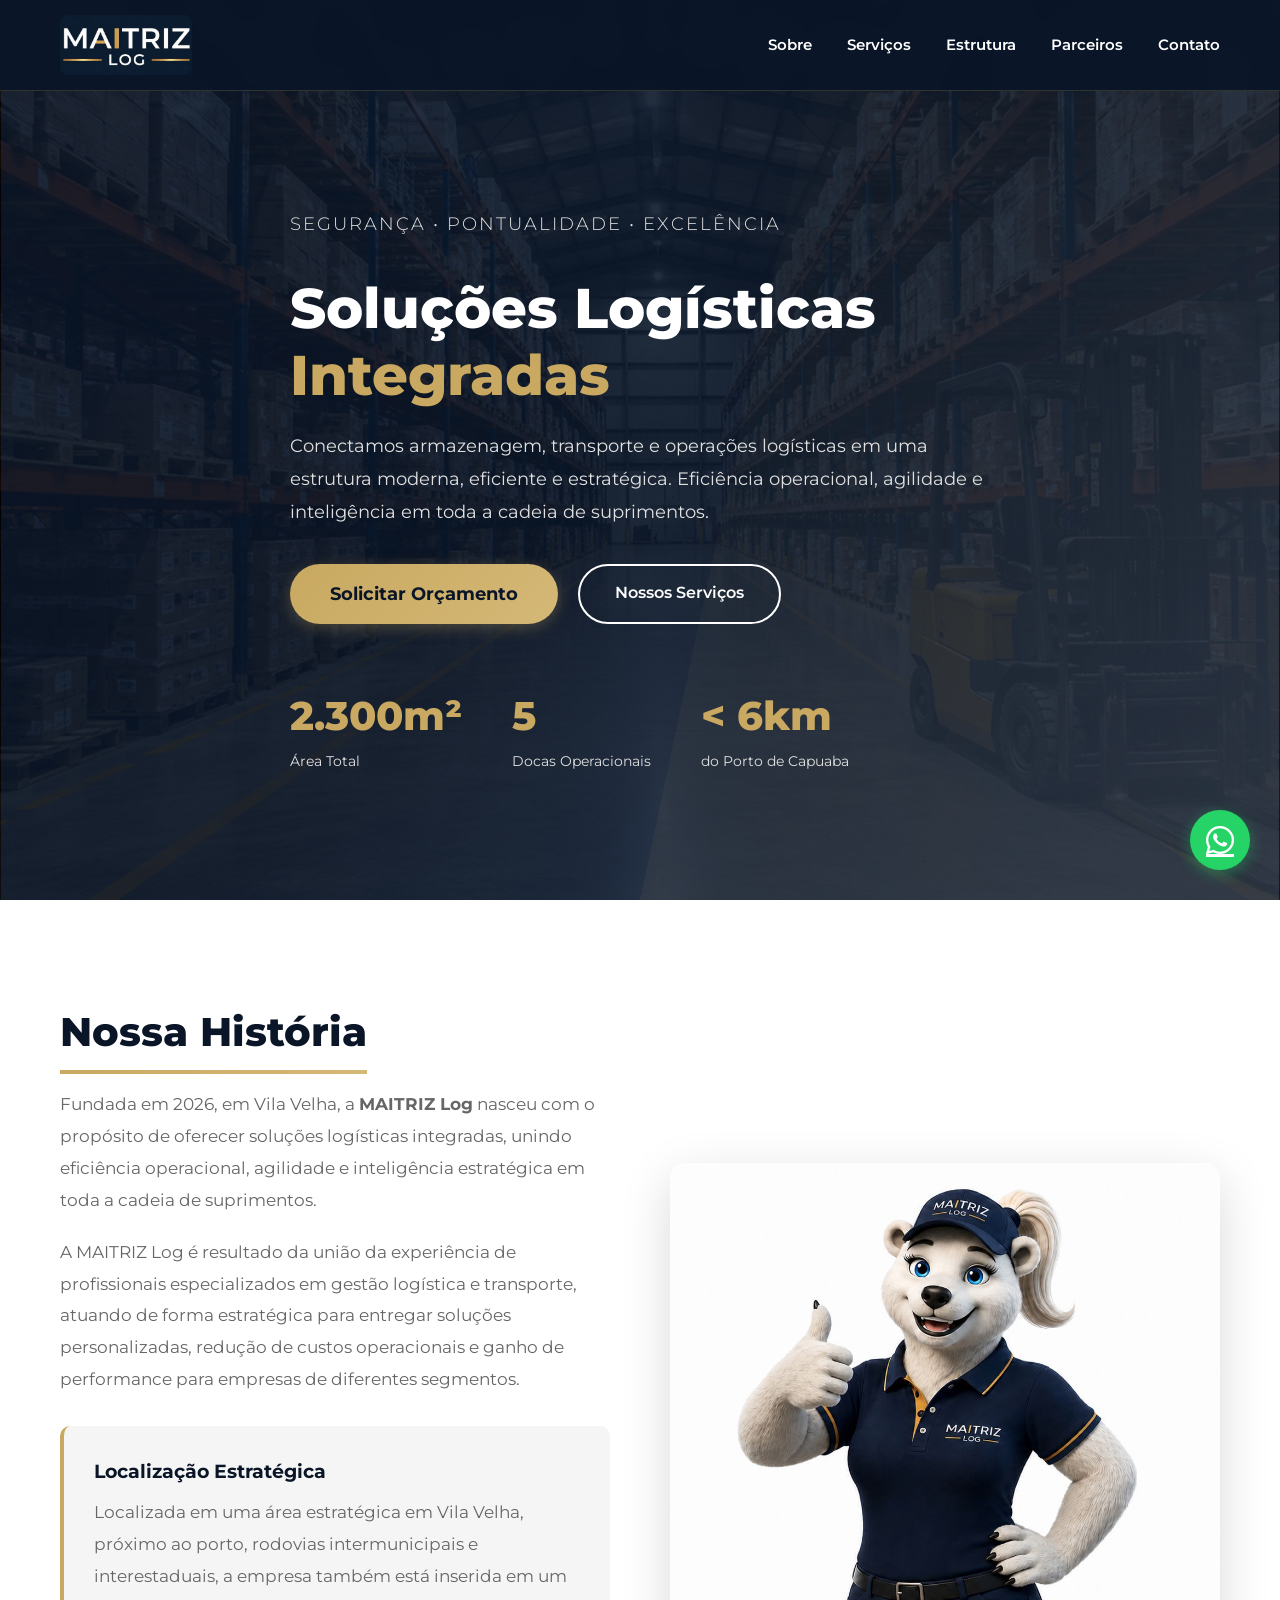
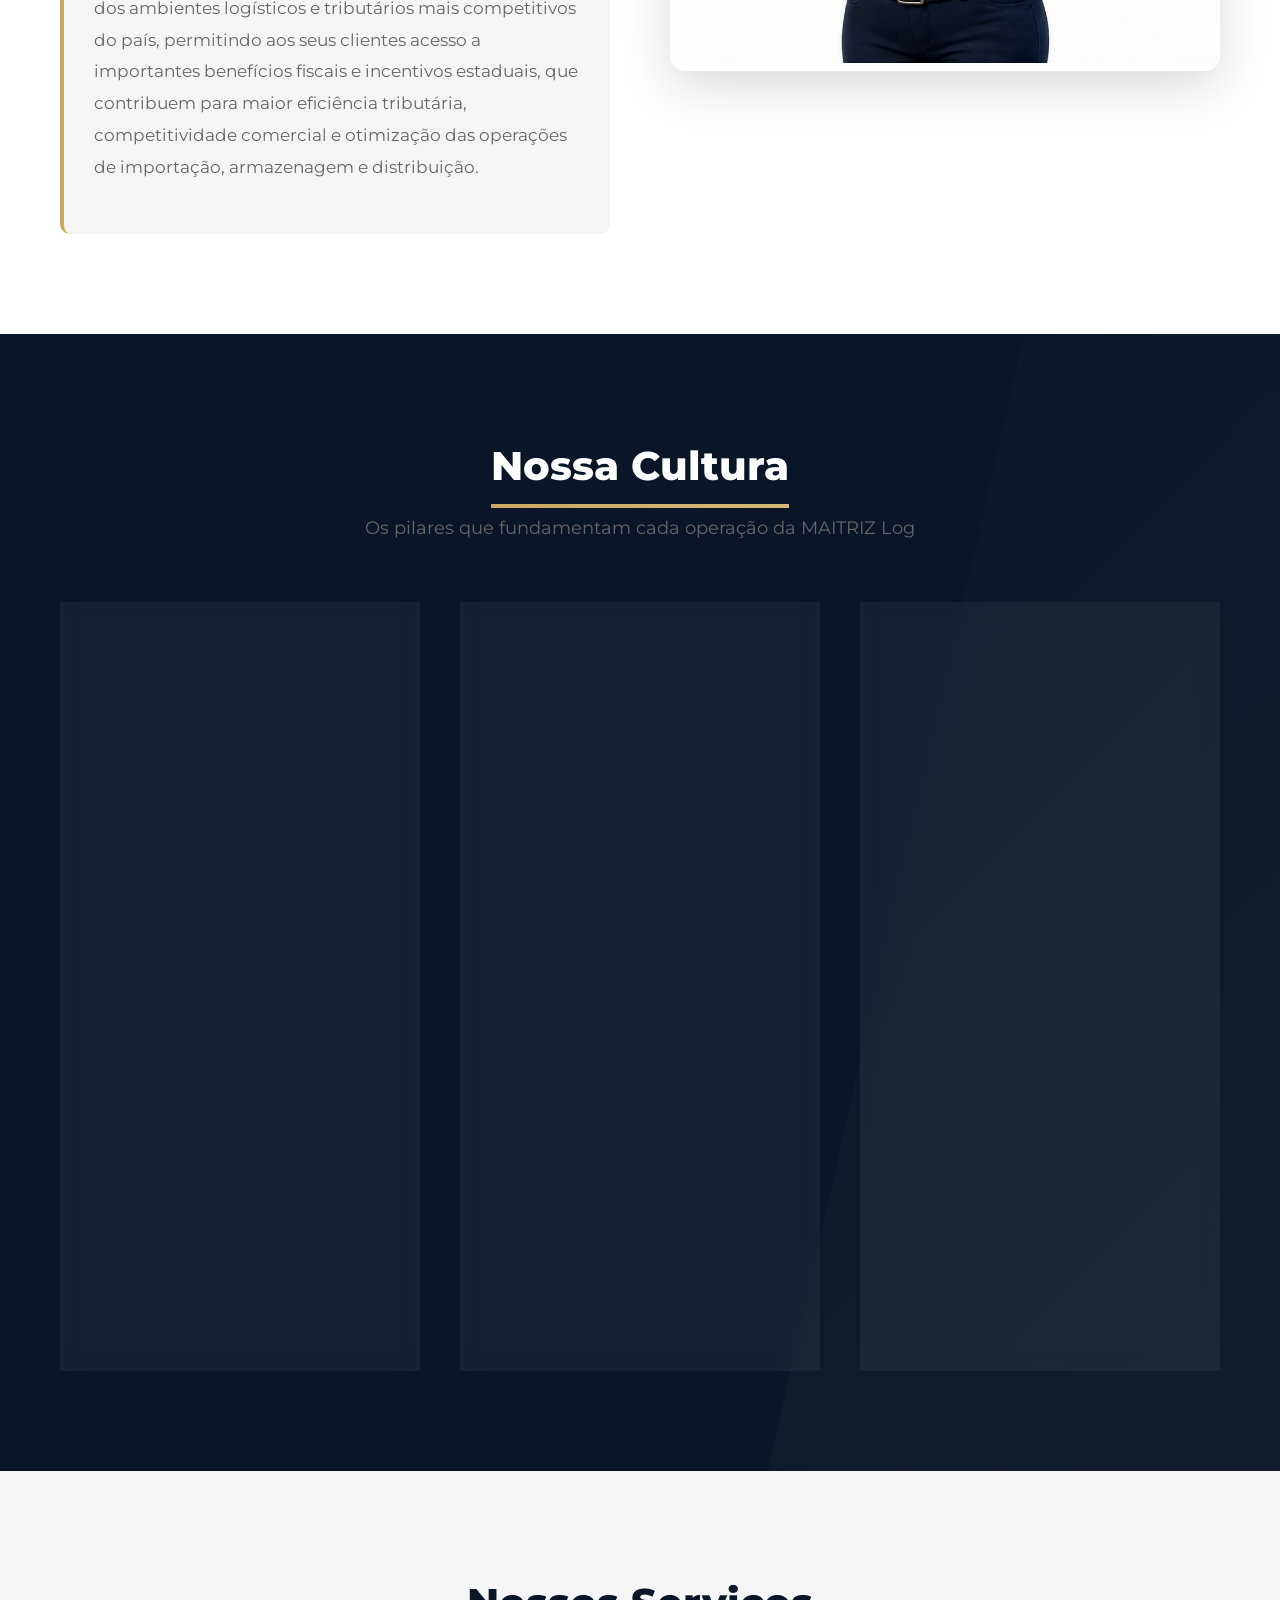
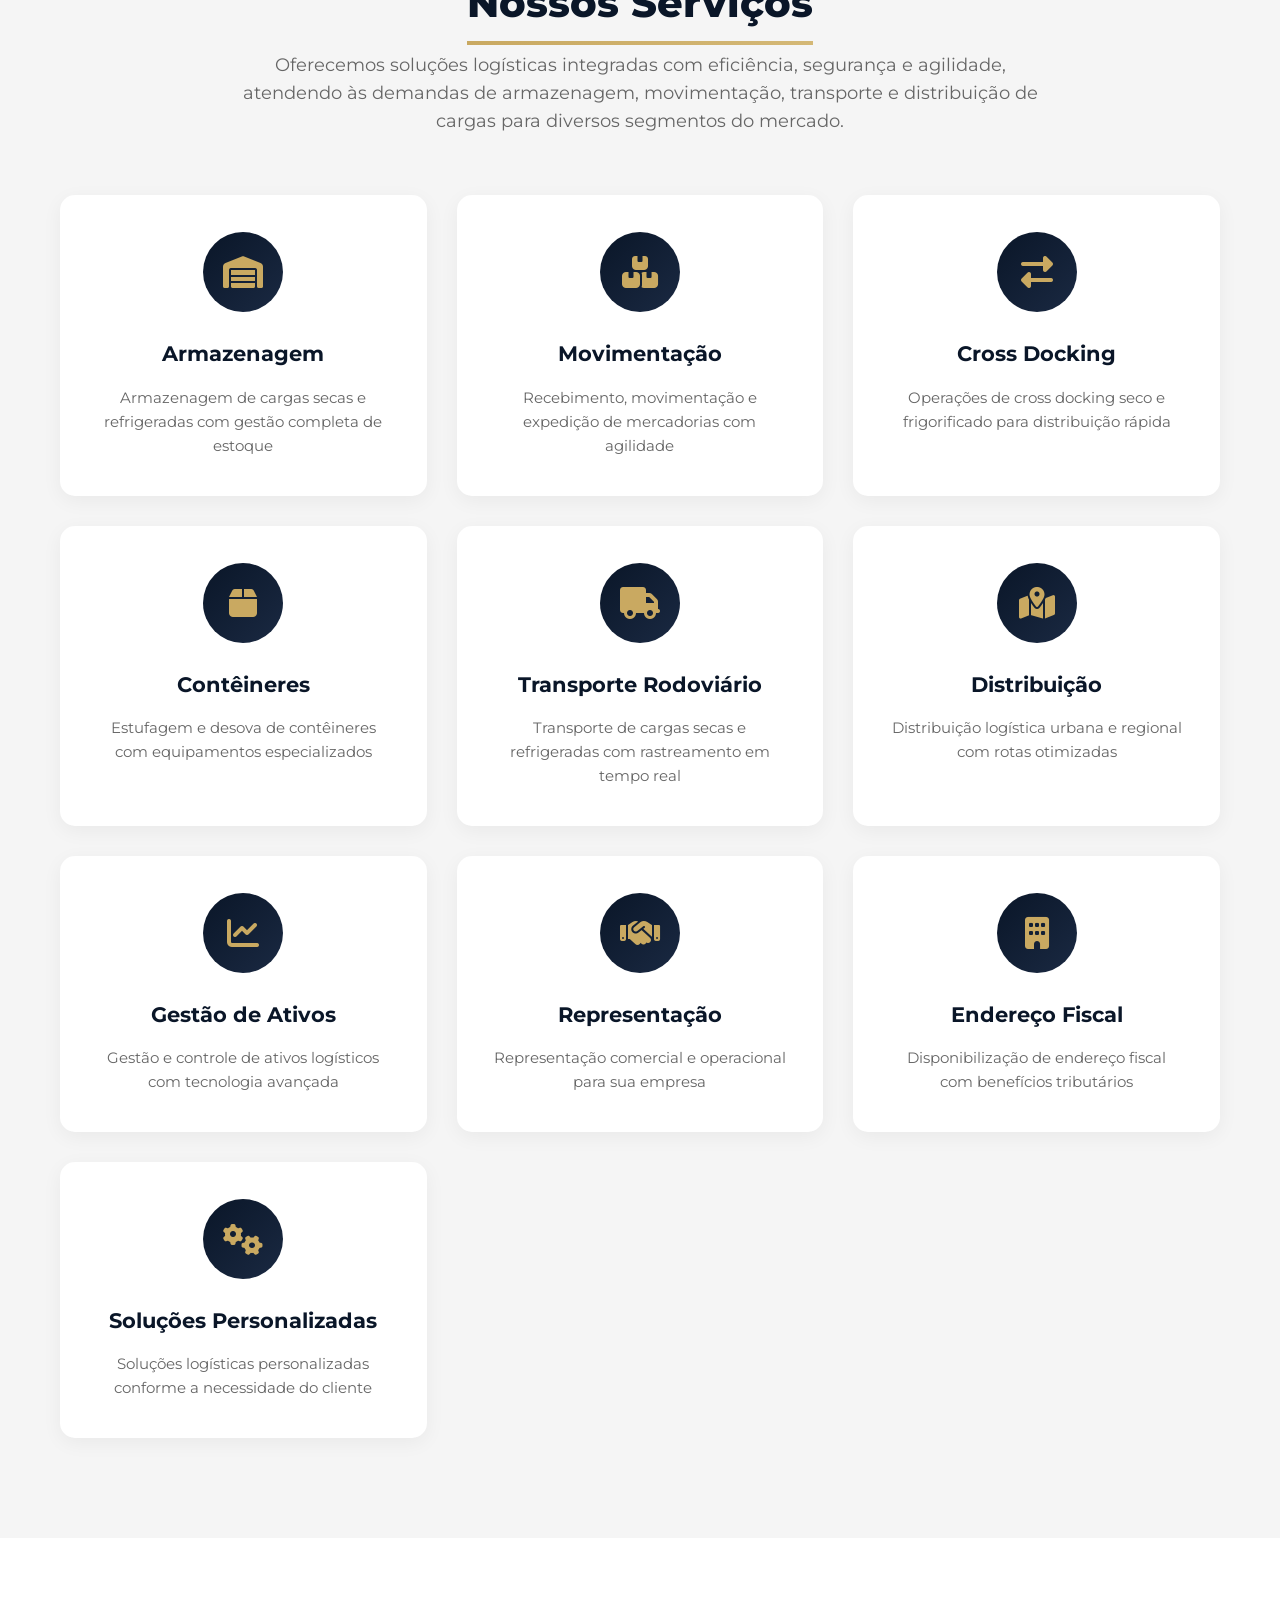
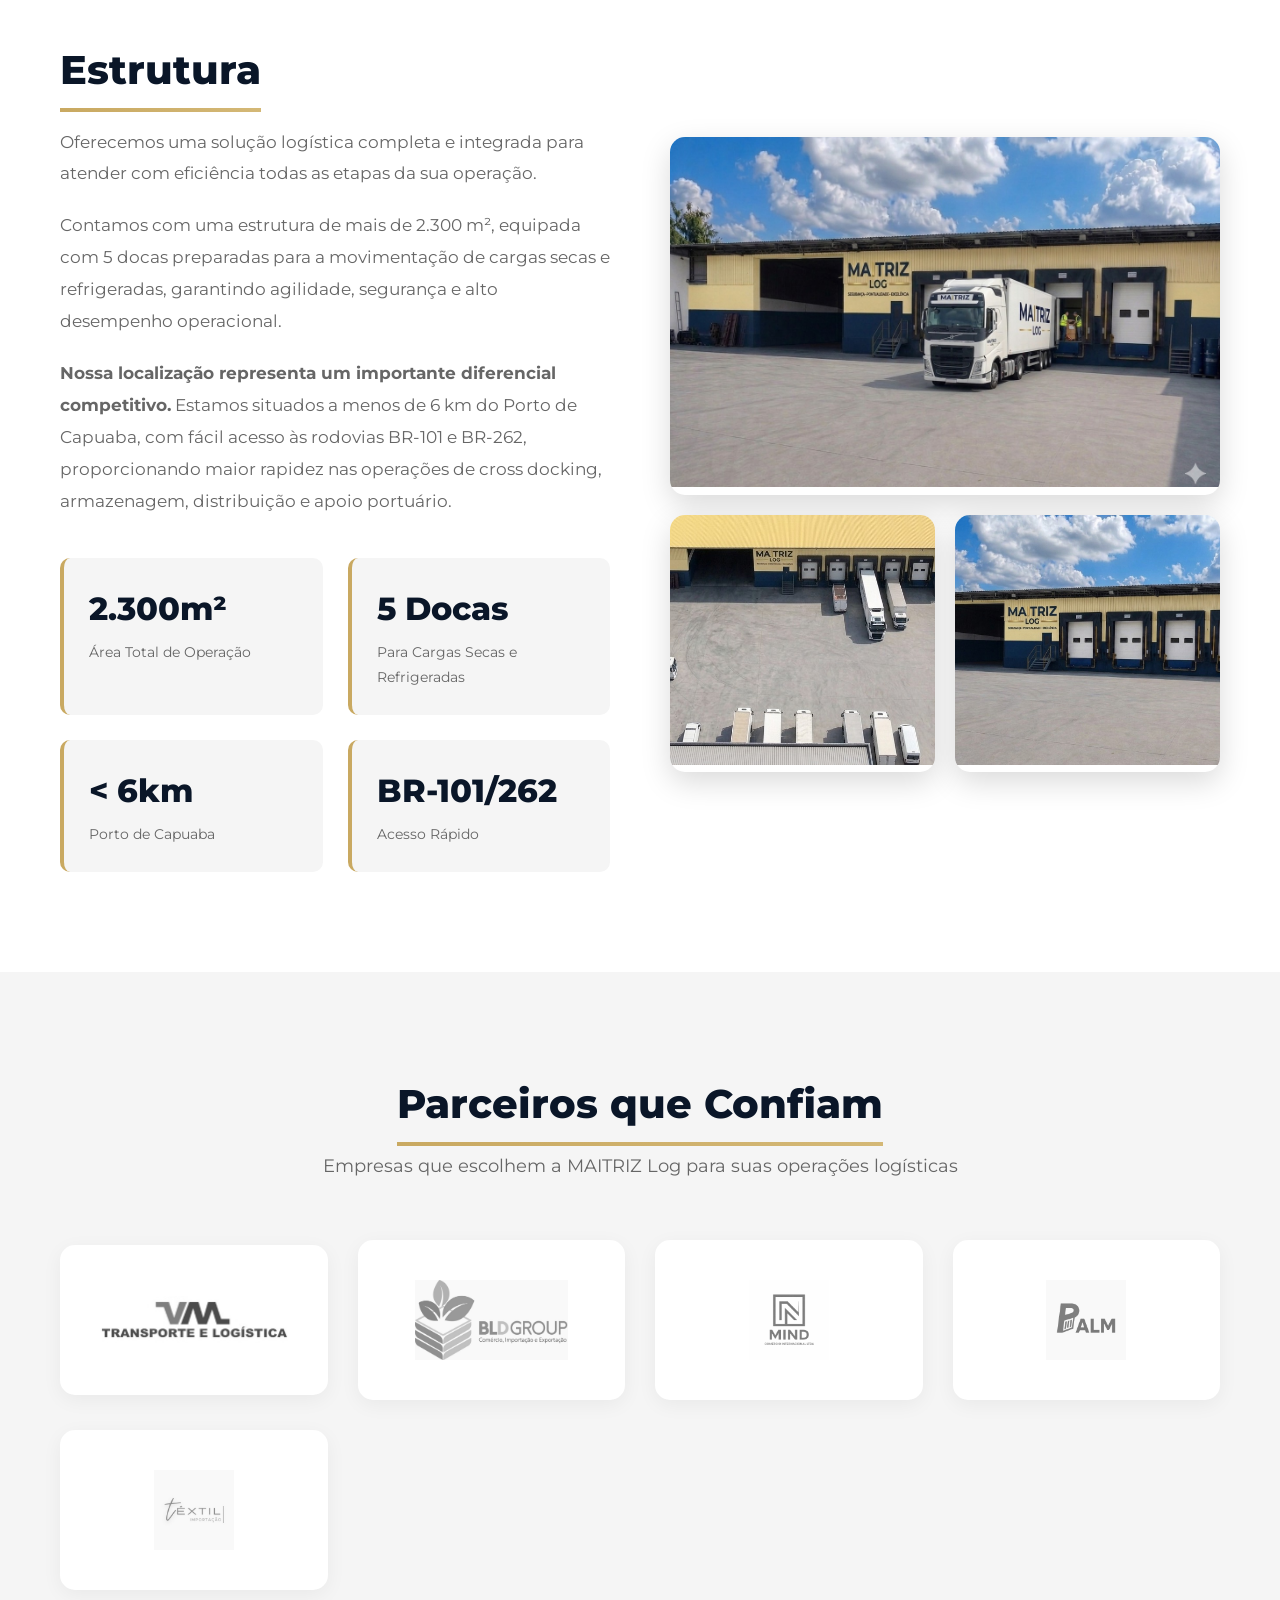
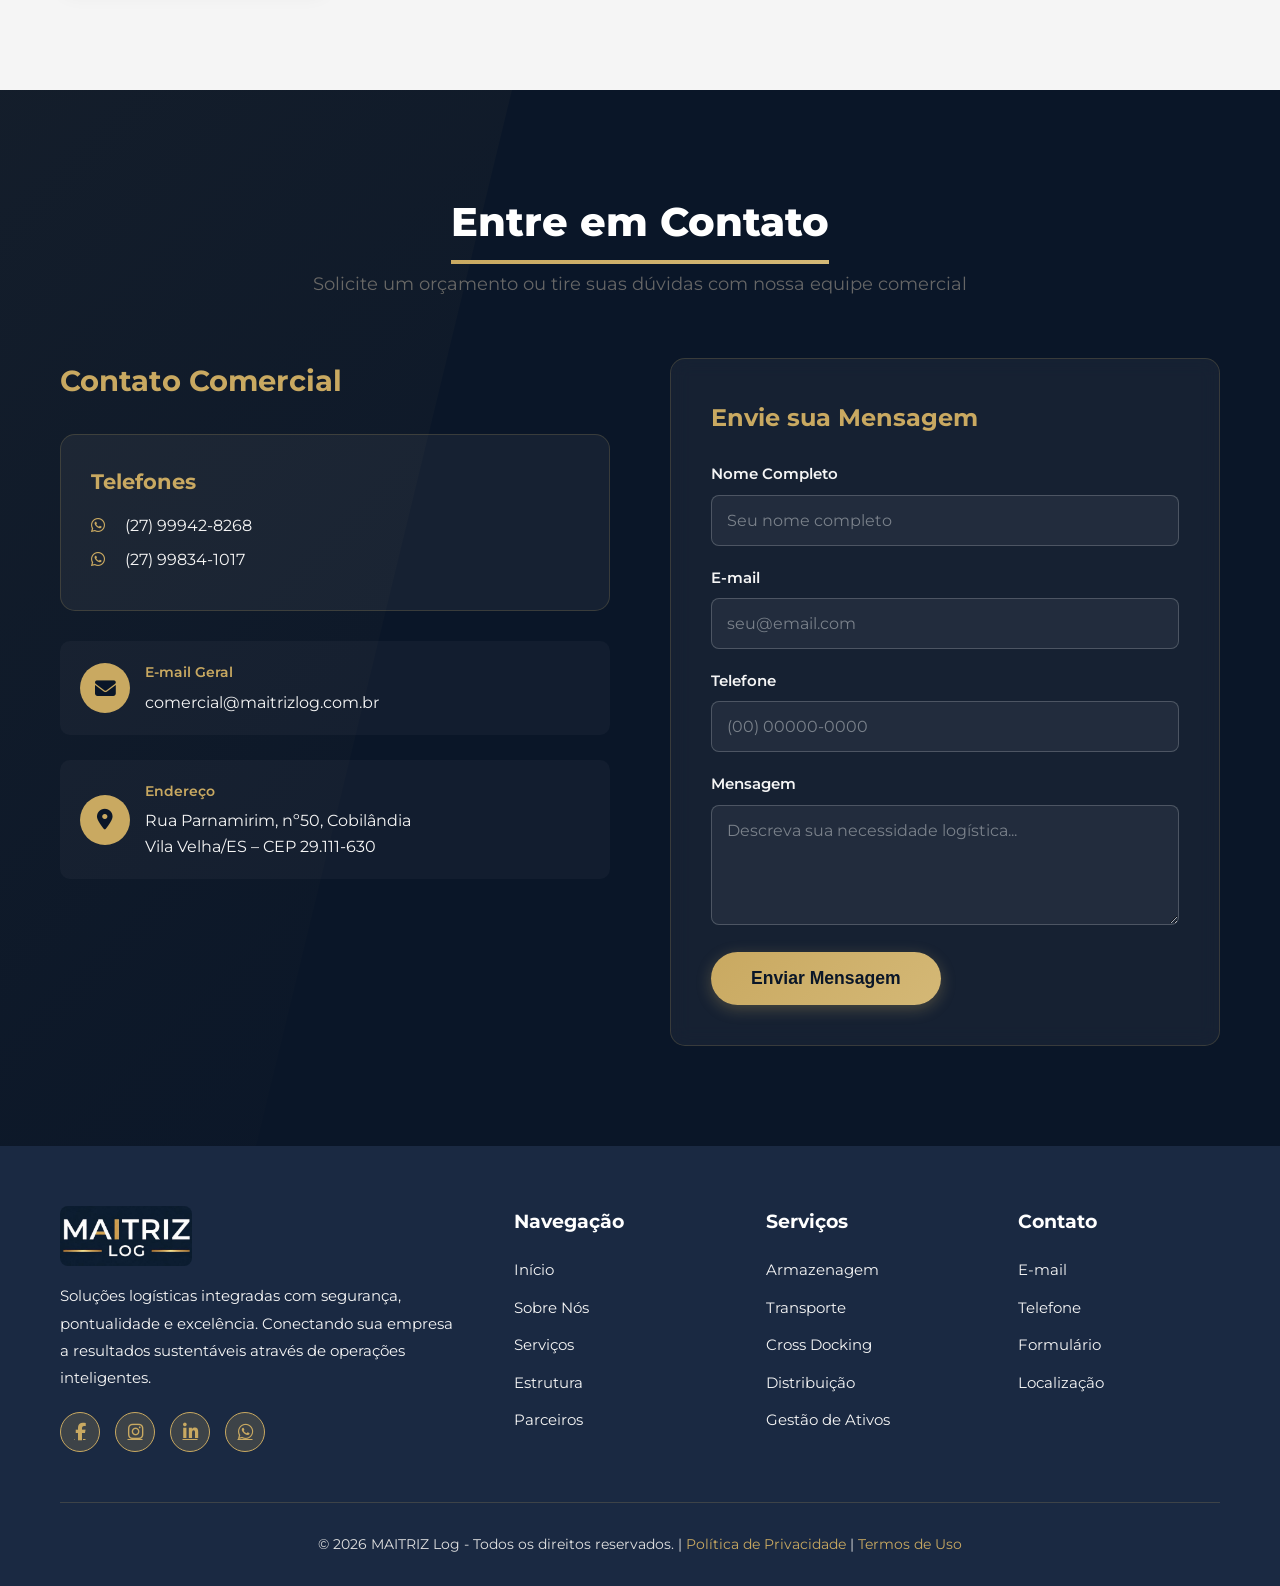
==== commit d6990b3f: "linkado instagram no a do footer, retirado content de website na secao contato" ====
--- a/index.html
+++ b/index.html
@@ -353,15 +353,7 @@
                         </div>
                     </div>
                     
-                    <div class="contato-item">
-                        <div class="contato-item-icon">
-                            <i class="fas fa-globe"></i>
-                        </div>
-                        <div class="contato-item-text">
-                            <h4>Website</h4>
-                            <p><a href="http://www.maitrizlog.com.br" target="_blank">www.maitrizlog.com.br</a></p>
-                        </div>
-                    </div>
+                    
                 </div>
                 
                 <div class="contato-form">
@@ -406,9 +398,9 @@
                     
                     <div class="footer-social">
                         <a href="#" aria-label="Facebook"><i class="fab fa-facebook-f"></i></a>
-                        <a href="#" aria-label="Instagram"><i class="fab fa-instagram"></i></a>
+                        <a href="https://www.instagram.com/maitriz.log/" target="_blank" aria-label="Instagram"><i class="fab fa-instagram"></i></a>
                         <a href="#" aria-label="LinkedIn"><i class="fab fa-linkedin-in"></i></a>
-                        <a href="#" aria-label="WhatsApp"><i class="fab fa-whatsapp"></i></a>
+                        <a href="https://wa.me/5527999428268?text=Olá!%20Gostaria%20de%20mais%20informações%20sobre%20os%20serviços%20da%20MAITRIZ%20Log" target="_blank" aria-label="WhatsApp"><i class="fab fa-whatsapp"></i></a>
                     </div>
                 </div>
                 
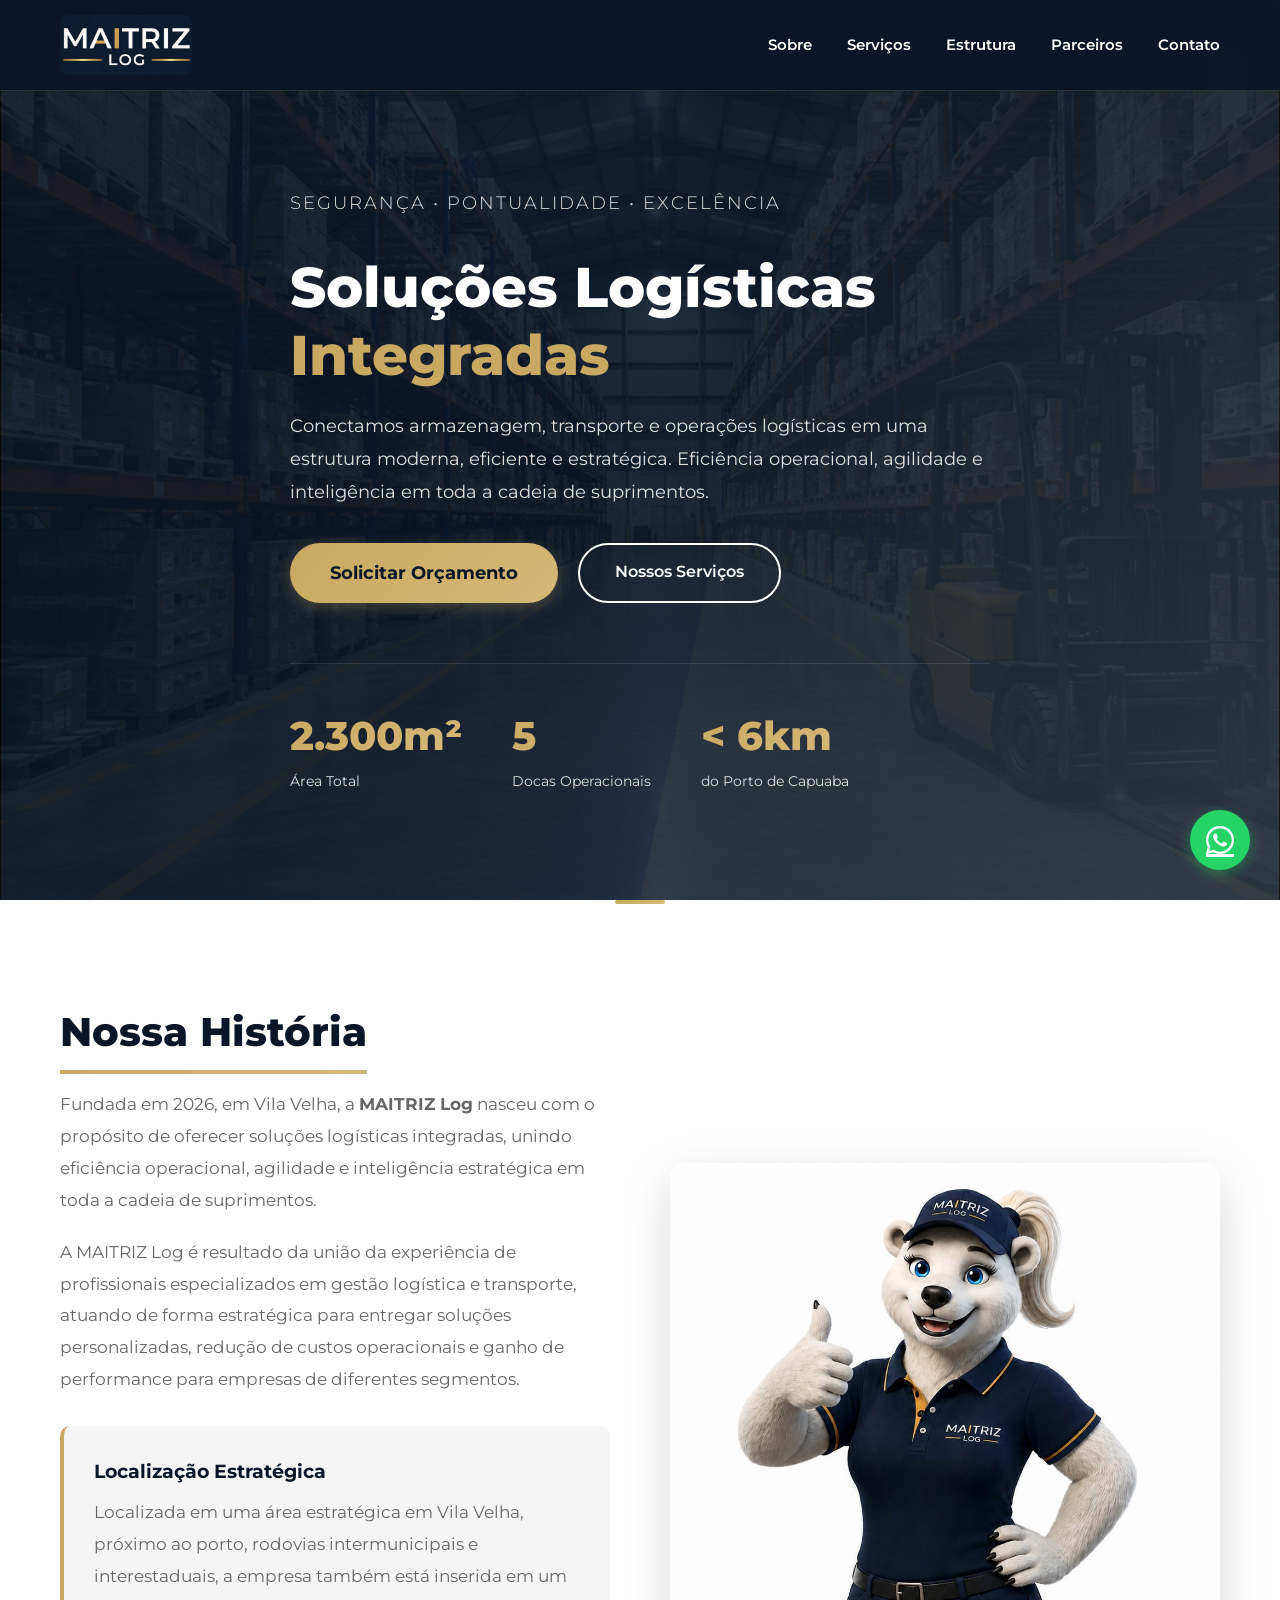
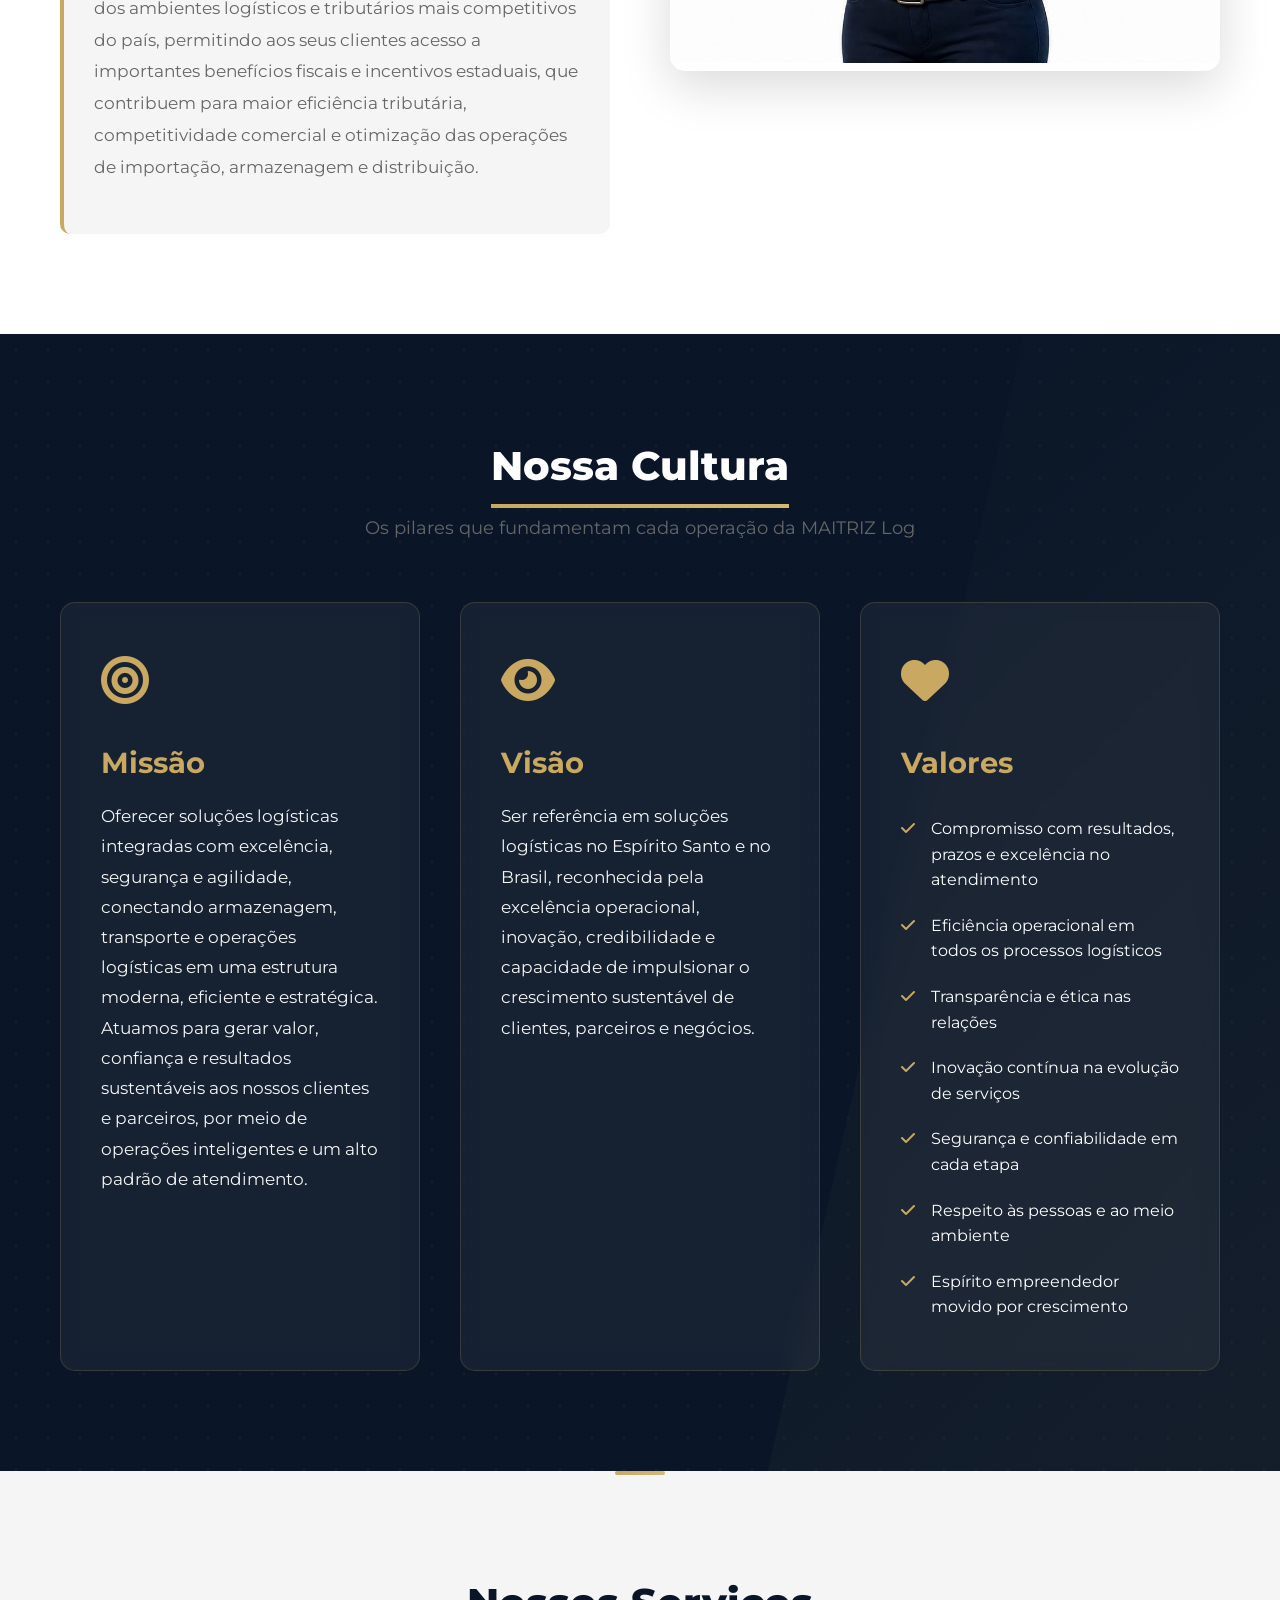
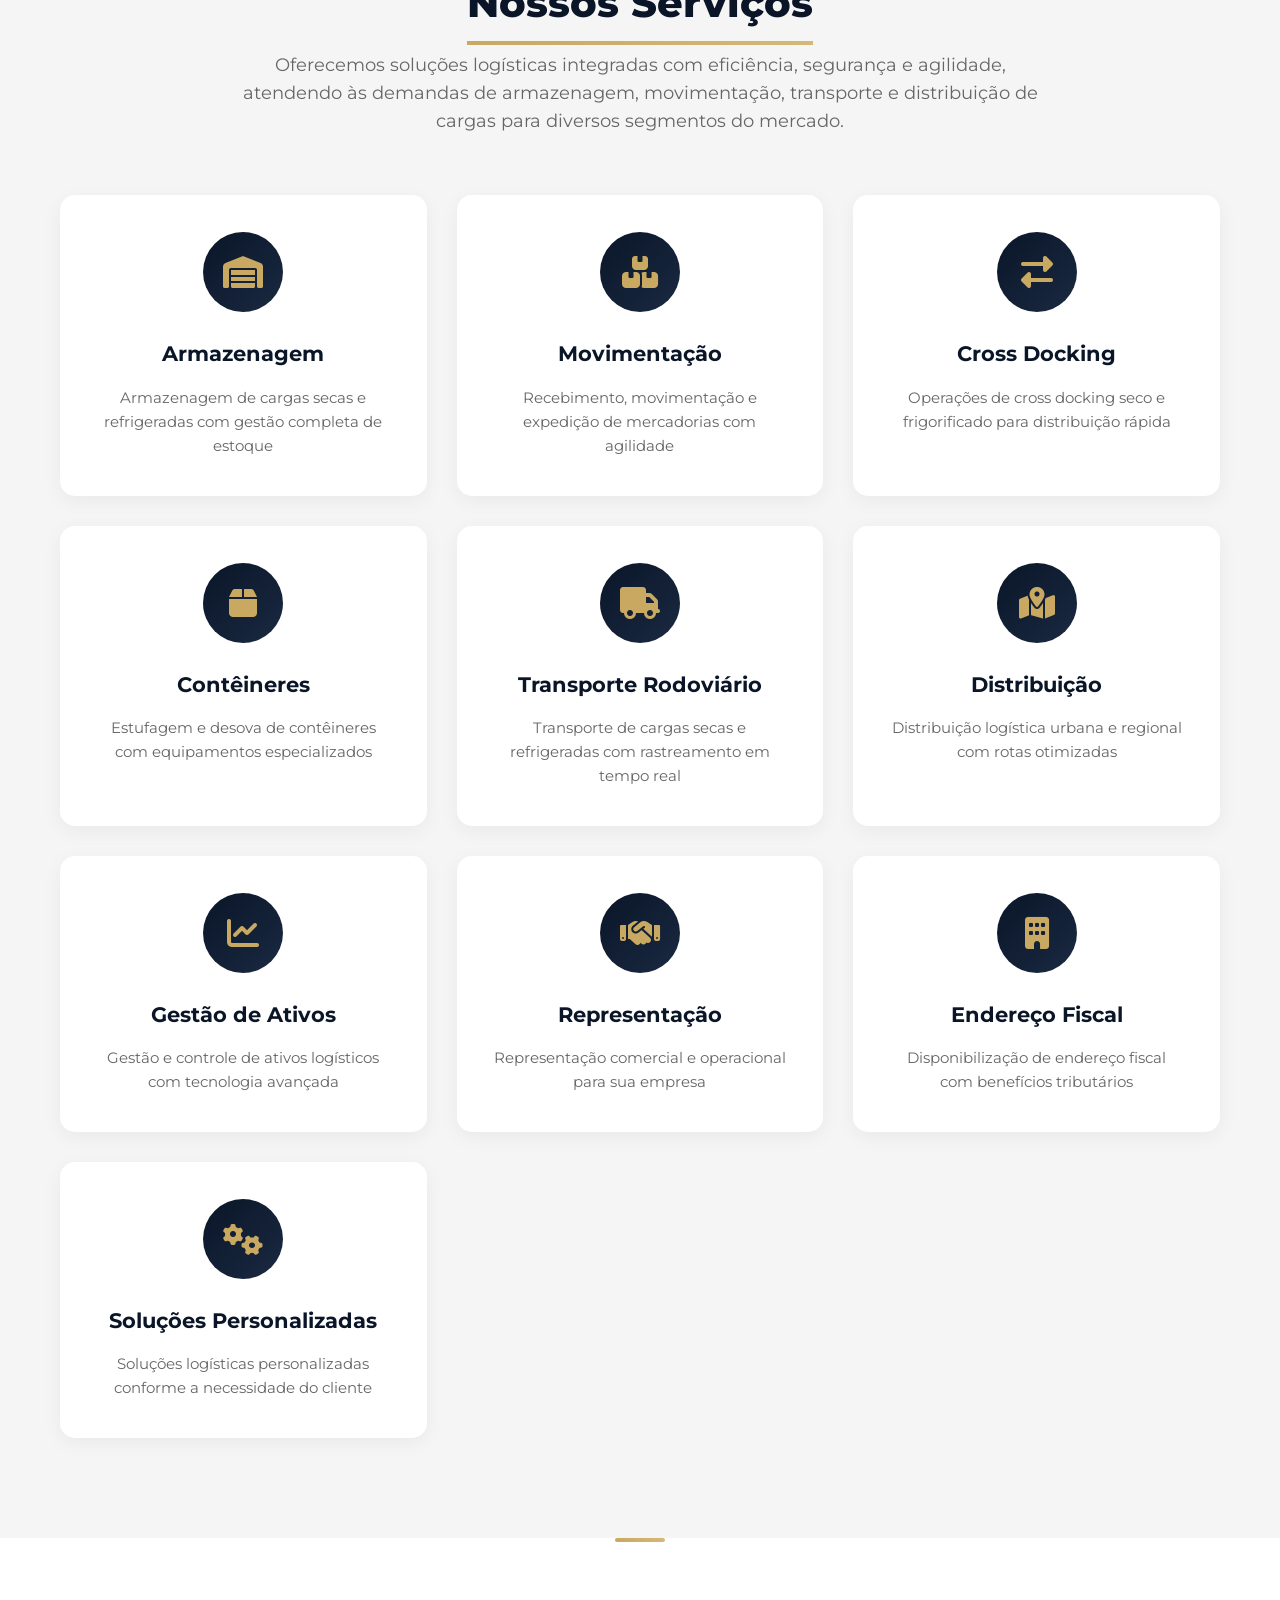
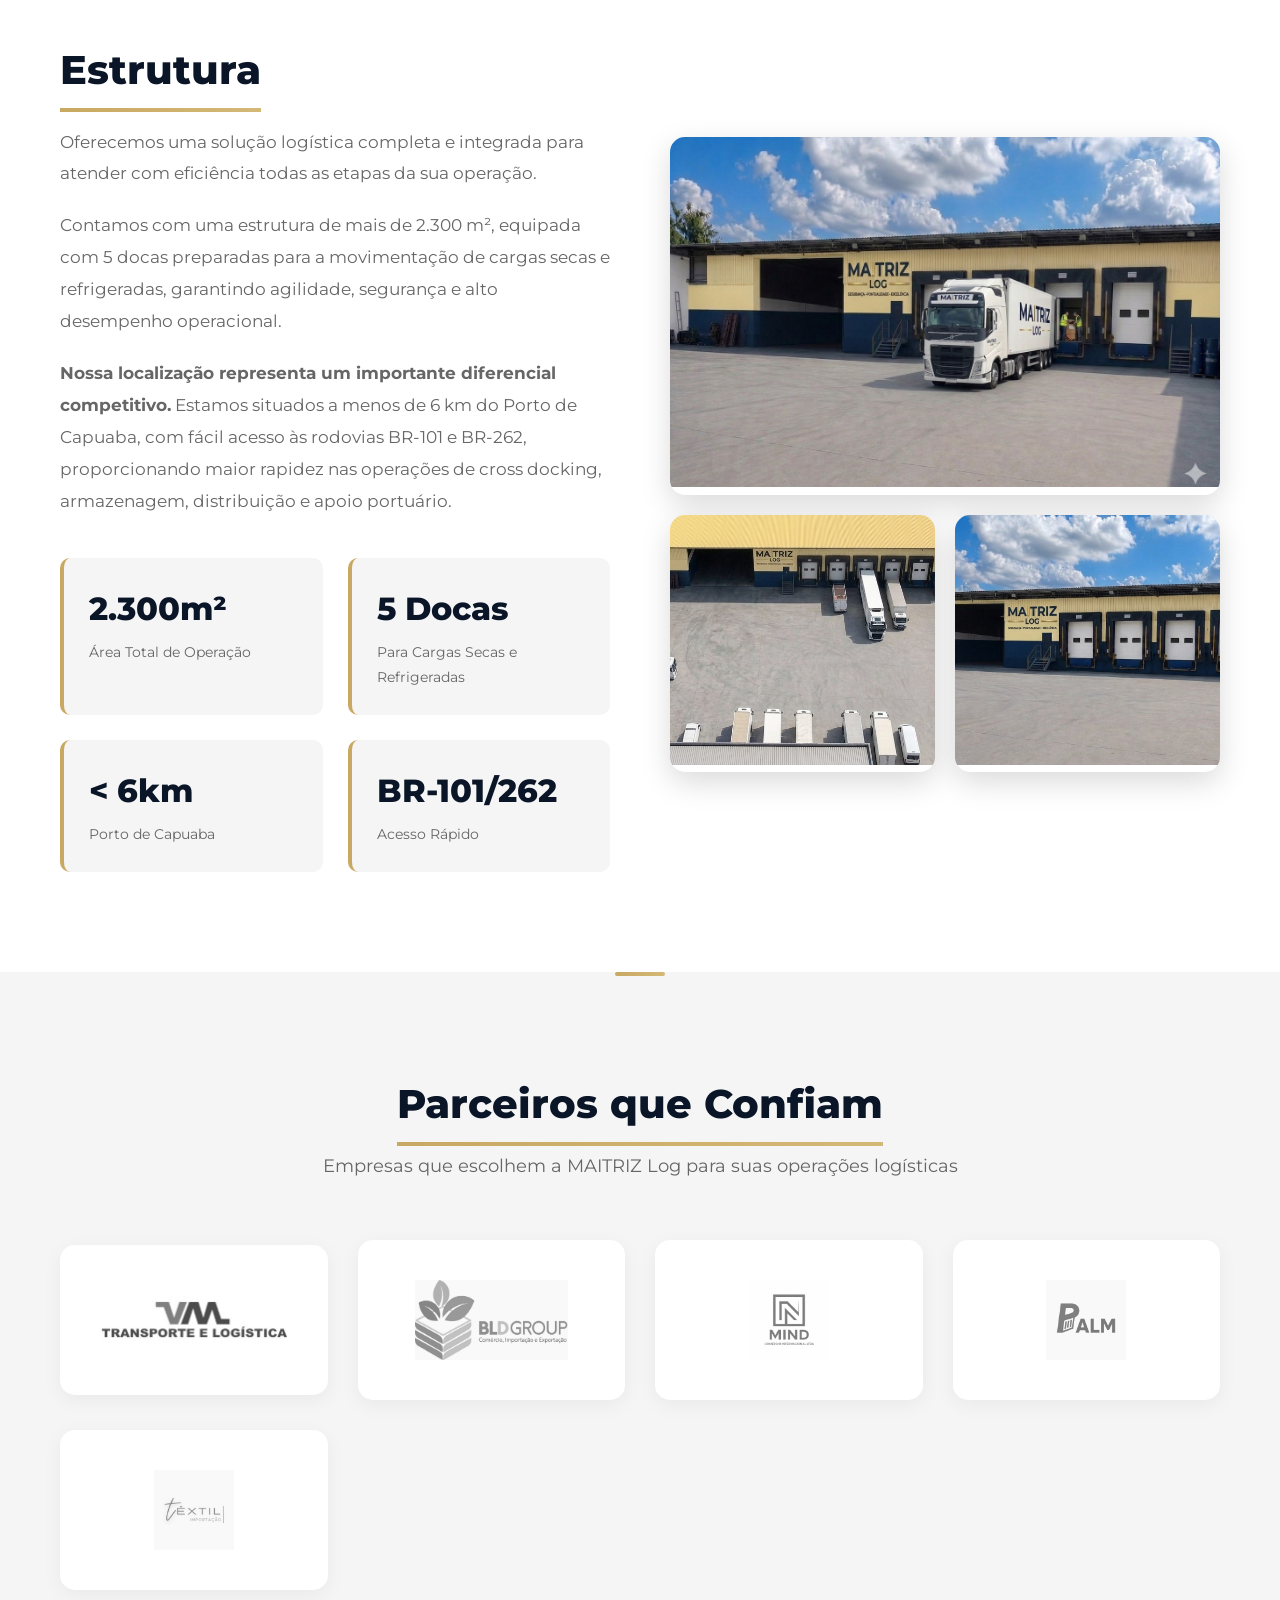
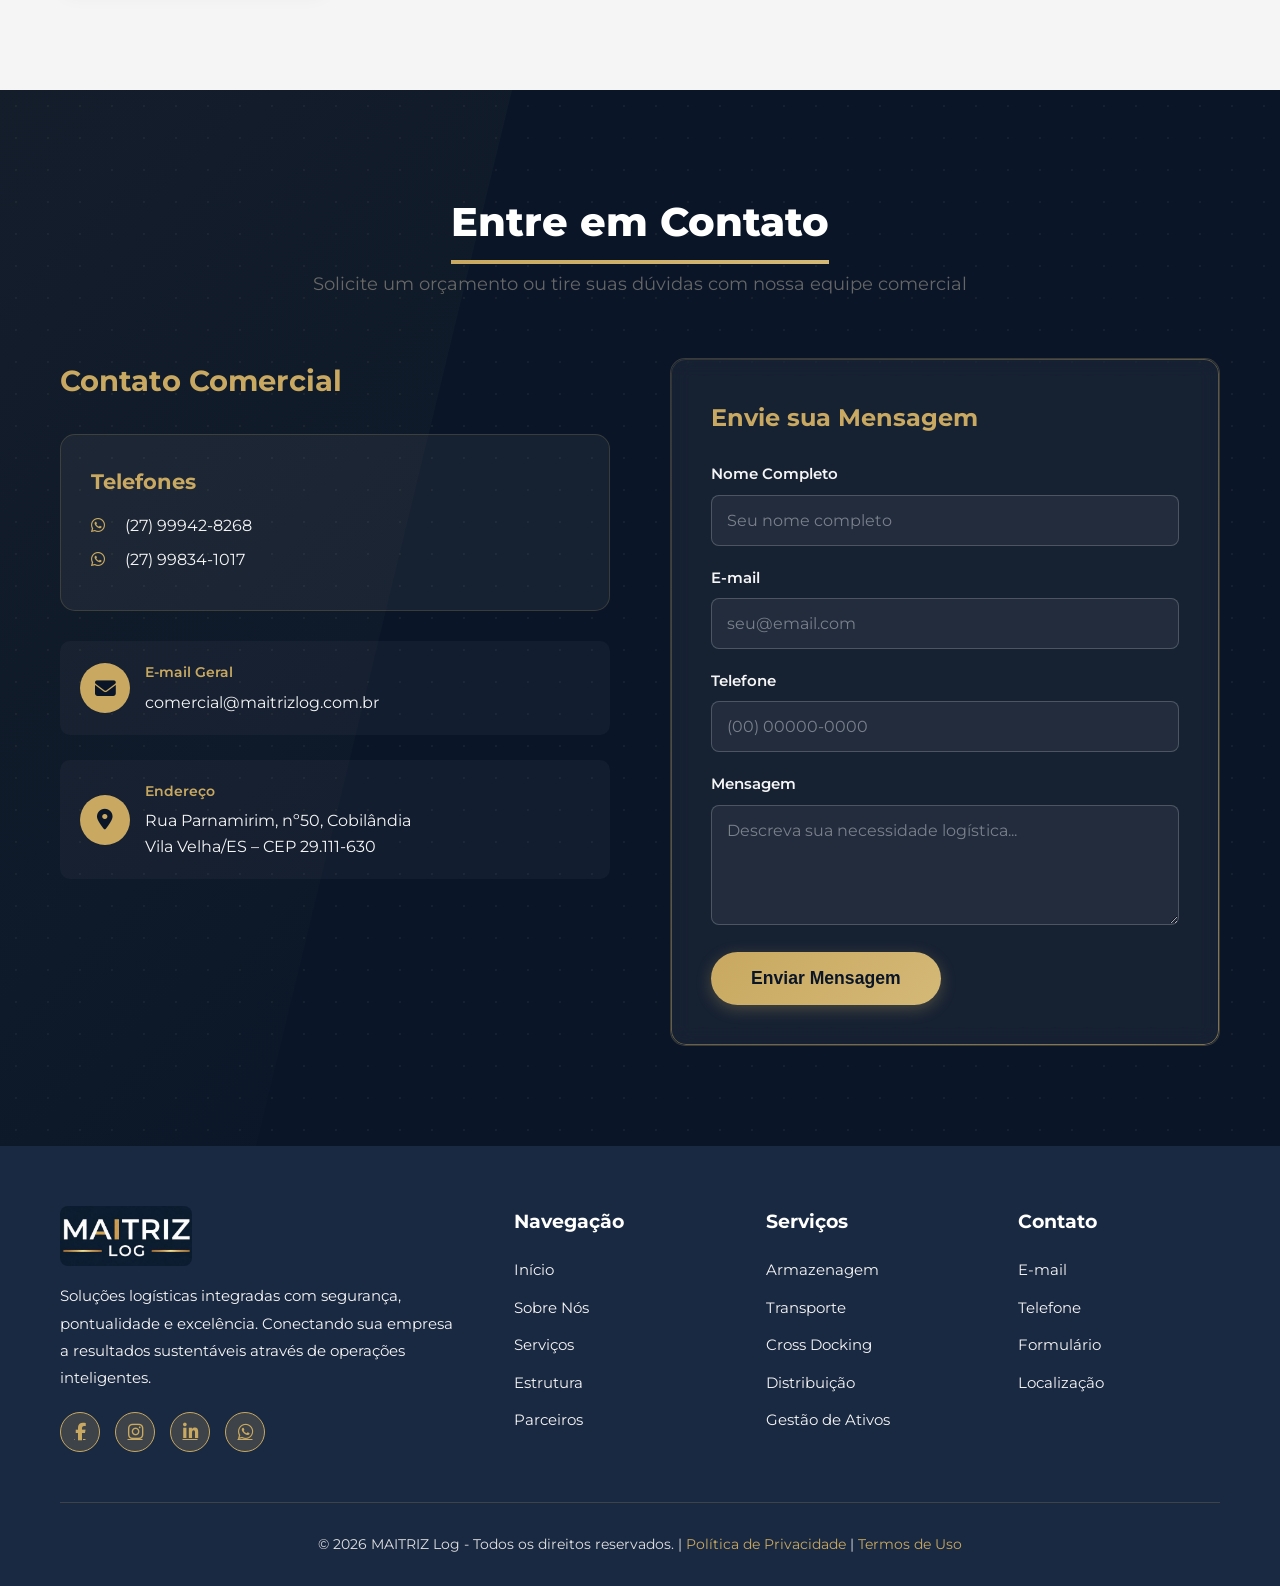
==== commit 8127a040: "configurado form de email com maito" ====
--- a/index.html
+++ b/index.html
@@ -14,6 +14,7 @@
     <!-- Font Awesome para ícones -->
     <link rel="stylesheet" href="https://cdnjs.cloudflare.com/ajax/libs/font-awesome/6.4.0/css/all.min.css">
     <link rel="stylesheet" href="style.css">
+    
     
 </head>
 <body>
@@ -353,35 +354,38 @@
                         </div>
                     </div>
                     
-                    
-                </div>
-                
-                <div class="contato-form">
-                    <h3>Envie sua Mensagem</h3>
-                    <form action="#" method="POST">
-                        <div class="form-group">
-                            <label for="nome">Nome Completo</label>
-                            <input type="text" id="nome" name="nome" placeholder="Seu nome completo" required>
-                        </div>
-                        
-                        <div class="form-group">
-                            <label for="email">E-mail</label>
-                            <input type="email" id="email" name="email" placeholder="seu@email.com" required>
-                        </div>
-                        
-                        <div class="form-group">
-                            <label for="telefone">Telefone</label>
-                            <input type="tel" id="telefone" name="telefone" placeholder="(00) 00000-0000" required>
-                        </div>
-                        
-                        <div class="form-group">
-                            <label for="mensagem">Mensagem</label>
-                            <textarea id="mensagem" name="mensagem" placeholder="Descreva sua necessidade logística..." required></textarea>
-                        </div>
-                        
-                        <button type="submit" class="btn-primary">Enviar Mensagem</button>
-                    </form>
-                </div>
+                </div>
+                
+              <div class="contato-form">
+    <h3>Envie sua Mensagem</h3>
+    
+    <form id="contactForm">
+
+            <div class="form-group">
+                <label for="nome">Nome Completo</label>
+                <input type="text" id="nome" name="name" placeholder="Seu nome completo" required>
+            </div>
+            
+            <div class="form-group">
+                <label for="email">E-mail</label>
+                <input type="email" id="email" name="email" placeholder="seu@email.com" required>
+            </div>
+            
+            <div class="form-group">
+                <label for="telefone">Telefone</label>
+                <input type="tel" id="telefone" name="phone" placeholder="(00) 00000-0000" required>
+            </div>
+            
+            <div class="form-group">
+                <label for="mensagem">Mensagem</label>
+                <textarea id="mensagem" name="message" placeholder="Descreva sua necessidade logística..." required></textarea>
+            </div>
+            
+            <button type="submit" id="btnSubmit" class="btn-primary">Enviar Mensagem</button>
+    </form>
+
+
+</div>
             </div>
         </div>
     </section>
@@ -397,9 +401,9 @@
                     <p>Soluções logísticas integradas com segurança, pontualidade e excelência. Conectando sua empresa a resultados sustentáveis através de operações inteligentes.</p>
                     
                     <div class="footer-social">
-                        <a href="#" aria-label="Facebook"><i class="fab fa-facebook-f"></i></a>
+                        <a href="https://www.facebook.com/profile.php?id=61589021021086" target="_blank" aria-label="Facebook"><i class="fab fa-facebook-f"></i></a>
                         <a href="https://www.instagram.com/maitriz.log/" target="_blank" aria-label="Instagram"><i class="fab fa-instagram"></i></a>
-                        <a href="#" aria-label="LinkedIn"><i class="fab fa-linkedin-in"></i></a>
+                        <a href="https://www.linkedin.com/company/maitrizlog" target="_blank" aria-label="LinkedIn"><i class="fab fa-linkedin-in"></i></a>
                         <a href="https://wa.me/5527999428268?text=Olá!%20Gostaria%20de%20mais%20informações%20sobre%20os%20serviços%20da%20MAITRIZ%20Log" target="_blank" aria-label="WhatsApp"><i class="fab fa-whatsapp"></i></a>
                     </div>
                 </div>
@@ -448,83 +452,6 @@
         <i class="fab fa-whatsapp"></i>
     </a>
     
-    <!-- JAVASCRIPT -->
-    <script>
-        // Menu Mobile Toggle
-        const menuToggle = document.querySelector('.menu-toggle');
-        const navMenu = document.querySelector('.nav-menu');
-        
-        menuToggle.addEventListener('click', () => {
-            navMenu.classList.toggle('active');
-            menuToggle.classList.toggle('active');
-        });
-        
-        // Fechar menu ao clicar em um link
-        document.querySelectorAll('.nav-menu a').forEach(link => {
-            link.addEventListener('click', () => {
-                navMenu.classList.remove('active');
-                menuToggle.classList.remove('active');
-            });
-        });
-        
-        // Header scroll effect
-        window.addEventListener('scroll', () => {
-            const header = document.querySelector('.header');
-            const imgHeader = document.querySelector('.header img');
-            if (window.scrollY > 50) {
-                header.classList.add('scrolled');
-            } else {
-                header.classList.remove('scrolled');
-            }
-        });
-        
-        // Smooth scroll para links âncora
-        document.querySelectorAll('a[href^="#"]').forEach(anchor => {
-            anchor.addEventListener('click', function (e) {
-                e.preventDefault();
-                const target = document.querySelector(this.getAttribute('href'));
-                if (target) {
-                    const offsetTop = target.offsetTop - 80;
-                    window.scrollTo({
-                        top: offsetTop,
-                        behavior: 'smooth'
-                    });
-                }
-            });
-        });
-        
-        // Animação ao scroll (fade-in elements)
-        const observerOptions = {
-            threshold: 0.1,
-            rootMargin: '0px 0px -100px 0px'
-        };
-        
-        const observer = new IntersectionObserver((entries) => {
-            entries.forEach(entry => {
-                if (entry.isIntersecting) {
-                    entry.target.style.opacity = '1';
-                    entry.target.style.transform = 'translateY(0)';
-                }
-            });
-        }, observerOptions);
-        
-        // Aplicar animação aos cards e seções
-        document.querySelectorAll('.servico-card, .mvv-card, .parceiro-card, .estrutura-stat').forEach(el => {
-            el.style.opacity = '0';
-            el.style.transform = 'translateY(30px)';
-            el.style.transition = 'all 0.6s ease';
-            observer.observe(el);
-        });
-        
-        // Formulário de contato (validação básica)
-        const form = document.querySelector('.contato-form form');
-        if (form) {
-            form.addEventListener('submit', (e) => {
-                e.preventDefault();
-                alert('Obrigado pelo contato! Nossa equipe retornará em breve.');
-                form.reset();
-            });
-        }
-    </script>
+    <script src="js/script.js"></script>
 </body>
 </html>
--- a/style.css
+++ b/style.css
@@ -817,20 +817,20 @@
             .hero h1 {
                 font-size: 1.8rem;
             }
-            
+
             .section-title {
                 font-size: 1.7rem;
             }
-            
+
             .btn-primary {
                 padding: 14px 30px;
                 font-size: 1rem;
             }
-            
+
             .parceiros-grid {
                 grid-template-columns: 1fr;
             }
-            
+
             .whatsapp-float {
                 width: 50px;
                 height: 50px;
@@ -838,4 +838,253 @@
                 right: 20px;
                 font-size: 1.7rem;
             }
+        }
+
+        /* ================================================
+           ENHANCEMENTS — Executivo & Tecnológico
+           ================================================ */
+
+        /* --- Barra de progresso de scroll --- */
+        #scroll-progress {
+            position: fixed;
+            top: 0;
+            left: 0;
+            width: 0%;
+            height: 3px;
+            background: linear-gradient(90deg, var(--dourado), var(--dourado-claro), var(--dourado));
+            background-size: 200% 100%;
+            animation: progressShimmer 2s linear infinite;
+            box-shadow: 0 0 8px rgba(201, 169, 97, 0.8), 0 0 16px rgba(201, 169, 97, 0.4);
+            z-index: 9999;
+            transition: width 0.1s linear;
+        }
+
+        @keyframes progressShimmer {
+            0%   { background-position: 0% 0%; }
+            100% { background-position: 200% 0%; }
+        }
+
+        /* --- Canvas de partículas do hero --- */
+        #hero-canvas {
+            position: absolute;
+            inset: 0;
+            z-index: 1;
+            pointer-events: none;
+        }
+
+        /* --- Entrada animada dos filhos do hero-content --- */
+        @keyframes heroFadeUp {
+            from { opacity: 0; transform: translateY(22px); }
+            to   { opacity: 1; transform: translateY(0); }
+        }
+
+        .hero-content > *:nth-child(1) { opacity: 0; animation: heroFadeUp 0.7s ease 0.25s forwards; }
+        .hero-content > *:nth-child(2) { opacity: 0; animation: heroFadeUp 0.7s ease 0.45s forwards; }
+        .hero-content > *:nth-child(3) { opacity: 0; animation: heroFadeUp 0.7s ease 0.65s forwards; }
+        .hero-content > *:nth-child(4) { opacity: 0; animation: heroFadeUp 0.7s ease 0.85s forwards; }
+        .hero-content > *:nth-child(5) { opacity: 0; animation: heroFadeUp 0.7s ease 1.05s forwards; }
+
+        /* --- Cursor piscante do typewriter --- */
+        .hero-tagline.typing::after {
+            content: '|';
+            color: var(--dourado);
+            font-weight: 300;
+            animation: cursorBlink 0.8s step-end infinite;
+        }
+
+        @keyframes cursorBlink {
+            0%, 100% { opacity: 1; }
+            50%       { opacity: 0; }
+        }
+
+        /* --- Linha scanline animada no hero --- */
+        .hero::after {
+            content: '';
+            position: absolute;
+            top: -30%;
+            left: 0;
+            right: 0;
+            height: 30%;
+            background: linear-gradient(
+                to bottom,
+                transparent 0%,
+                rgba(201, 169, 97, 0.04) 50%,
+                transparent 100%
+            );
+            animation: scanline 5s linear infinite;
+            z-index: 1;
+            pointer-events: none;
+        }
+
+        @keyframes scanline {
+            0%   { top: -30%; }
+            100% { top: 100%; }
+        }
+
+        /* --- Gradiente animado nos números de estatística --- */
+        .stat-number {
+            background: linear-gradient(135deg, var(--dourado) 0%, var(--dourado-claro) 50%, var(--dourado) 100%);
+            background-size: 200% 100%;
+            -webkit-background-clip: text;
+            background-clip: text;
+            -webkit-text-fill-color: transparent;
+            animation: goldShimmer 3s linear infinite;
+        }
+
+        @keyframes goldShimmer {
+            0%   { background-position: 0% 0%; }
+            100% { background-position: 200% 0%; }
+        }
+
+        /* --- Link de nav ativo --- */
+        .nav-active {
+            color: var(--dourado) !important;
+        }
+
+        .nav-active::after {
+            width: 100% !important;
+        }
+
+        /* --- Elementos com reveal no scroll --- */
+        .reveal-el {
+            opacity: 0;
+            transform: translateY(30px);
+            transition: opacity 0.65s ease, transform 0.65s ease;
+        }
+
+        .reveal-el.revealed {
+            opacity: 1;
+            transform: translateY(0);
+        }
+
+        /* --- Fundo de pontos dourados (MVV e Contato) --- */
+        .mvv {
+            background-image: radial-gradient(rgba(201, 169, 97, 0.07) 1px, transparent 1px);
+            background-size: 32px 32px;
+        }
+
+        .contato {
+            background-image: radial-gradient(rgba(201, 169, 97, 0.07) 1px, transparent 1px);
+            background-size: 32px 32px;
+        }
+
+        /* --- Glow dourado nos cards ao hover --- */
+        .servico-card:hover {
+            box-shadow: 0 15px 40px rgba(0, 0, 0, 0.1), 0 0 22px rgba(201, 169, 97, 0.18);
+        }
+
+        .mvv-card:hover {
+            box-shadow: 0 10px 30px rgba(0, 0, 0, 0.2), 0 0 22px rgba(201, 169, 97, 0.18);
+        }
+
+        /* --- Efeito shine no botão primário --- */
+        .btn-primary {
+            position: relative;
+            overflow: hidden;
+        }
+
+        .btn-primary::after {
+            content: '';
+            position: absolute;
+            top: 0;
+            left: -100%;
+            width: 60%;
+            height: 100%;
+            background: linear-gradient(
+                90deg,
+                transparent,
+                rgba(255, 255, 255, 0.3),
+                transparent
+            );
+            transform: skewX(-20deg);
+            transition: left 0.5s ease;
+            pointer-events: none;
+        }
+
+        .btn-primary:hover::after {
+            left: 150%;
+        }
+
+        .btn-primary:hover {
+            box-shadow: 0 8px 30px rgba(201, 169, 97, 0.6), 0 0 22px rgba(201, 169, 97, 0.3);
+        }
+
+        /* --- Linha decorativa dourada no topo das seções --- */
+        .sobre,
+        .servicos,
+        .estrutura,
+        .parceiros {
+            position: relative;
+        }
+
+        .sobre::before,
+        .servicos::before,
+        .estrutura::before,
+        .parceiros::before {
+            content: '';
+            position: absolute;
+            top: 0;
+            left: 50%;
+            transform: translateX(-50%);
+            width: 50px;
+            height: 4px;
+            background: linear-gradient(90deg, var(--dourado), var(--dourado-claro));
+            border-radius: 2px;
+        }
+
+        /* --- Drop-shadow dourado na logo após scroll --- */
+        .header.scrolled .logo-img {
+            filter: drop-shadow(0 0 6px rgba(201, 169, 97, 0.5));
+            transition: filter 0.3s ease;
+        }
+
+        /* --- Borda animada no formulário de contato --- */
+        .contato-form {
+            position: relative;
+        }
+
+        .contato-form::before {
+            content: '';
+            position: absolute;
+            inset: 0;
+            border-radius: 15px;
+            padding: 1px;
+            background: linear-gradient(
+                135deg,
+                rgba(201, 169, 97, 0.15) 0%,
+                rgba(201, 169, 97, 0.65) 30%,
+                rgba(201, 169, 97, 0.15) 60%,
+                rgba(201, 169, 97, 0.65) 100%
+            );
+            background-size: 300% 300%;
+            -webkit-mask: linear-gradient(#fff 0 0) content-box, linear-gradient(#fff 0 0);
+            mask: linear-gradient(#fff 0 0) content-box, linear-gradient(#fff 0 0);
+            -webkit-mask-composite: xor;
+            mask-composite: exclude;
+            animation: formGlow 4s ease infinite;
+            pointer-events: none;
+        }
+
+        @keyframes formGlow {
+            0%   { background-position: 0% 0%; }
+            50%  { background-position: 100% 100%; }
+            100% { background-position: 0% 0%; }
+        }
+
+        /* --- Bounce no ícone do card de serviço ao hover --- */
+        @keyframes iconBounce {
+            0%   { transform: scale(1.1) translateY(0); }
+            30%  { transform: scale(1.1) translateY(-6px); }
+            60%  { transform: scale(1.1) translateY(-3px); }
+            100% { transform: scale(1.1) translateY(0); }
+        }
+
+        .servico-card:hover .servico-icon {
+            animation: iconBounce 0.6s ease forwards;
+        }
+
+        /* --- Separador superior nas hero-stats --- */
+        .hero-stats {
+            border-top: 1px solid rgba(255, 255, 255, 0.1);
+            padding-top: 40px;
         }
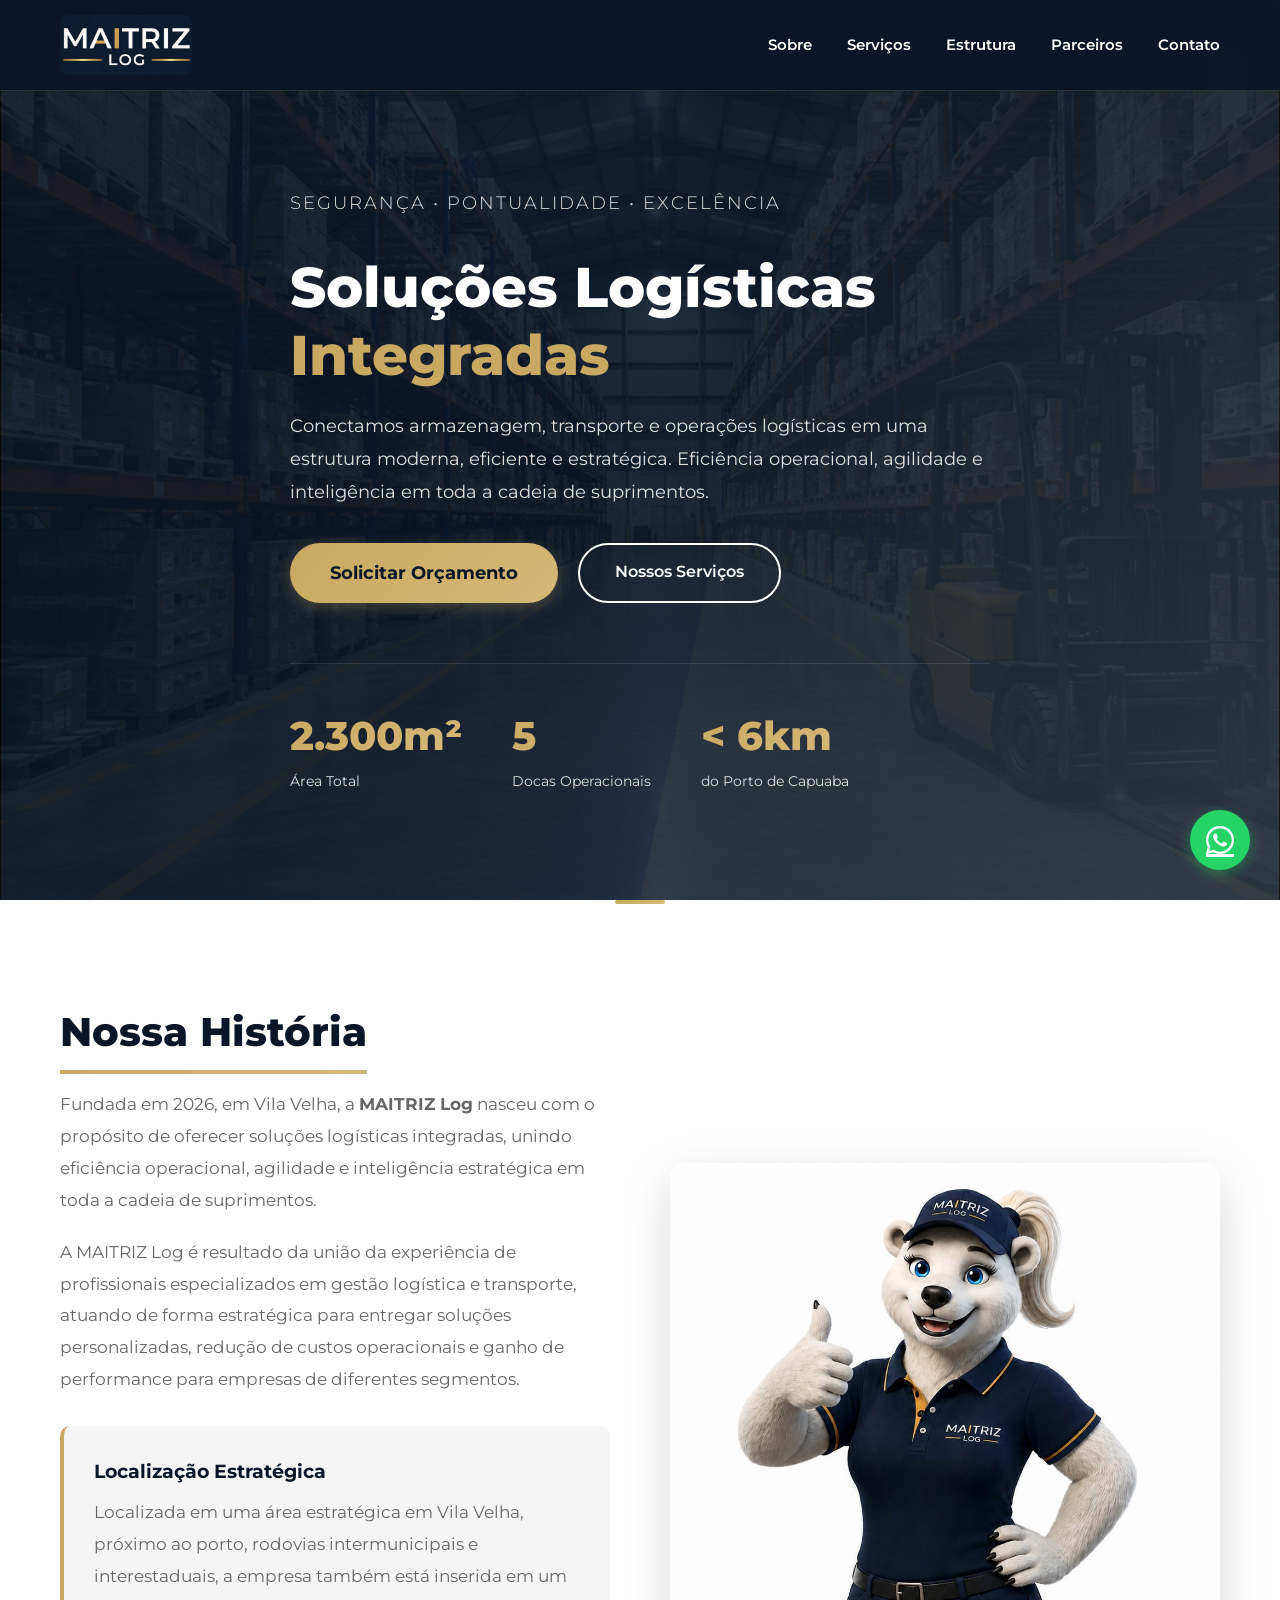
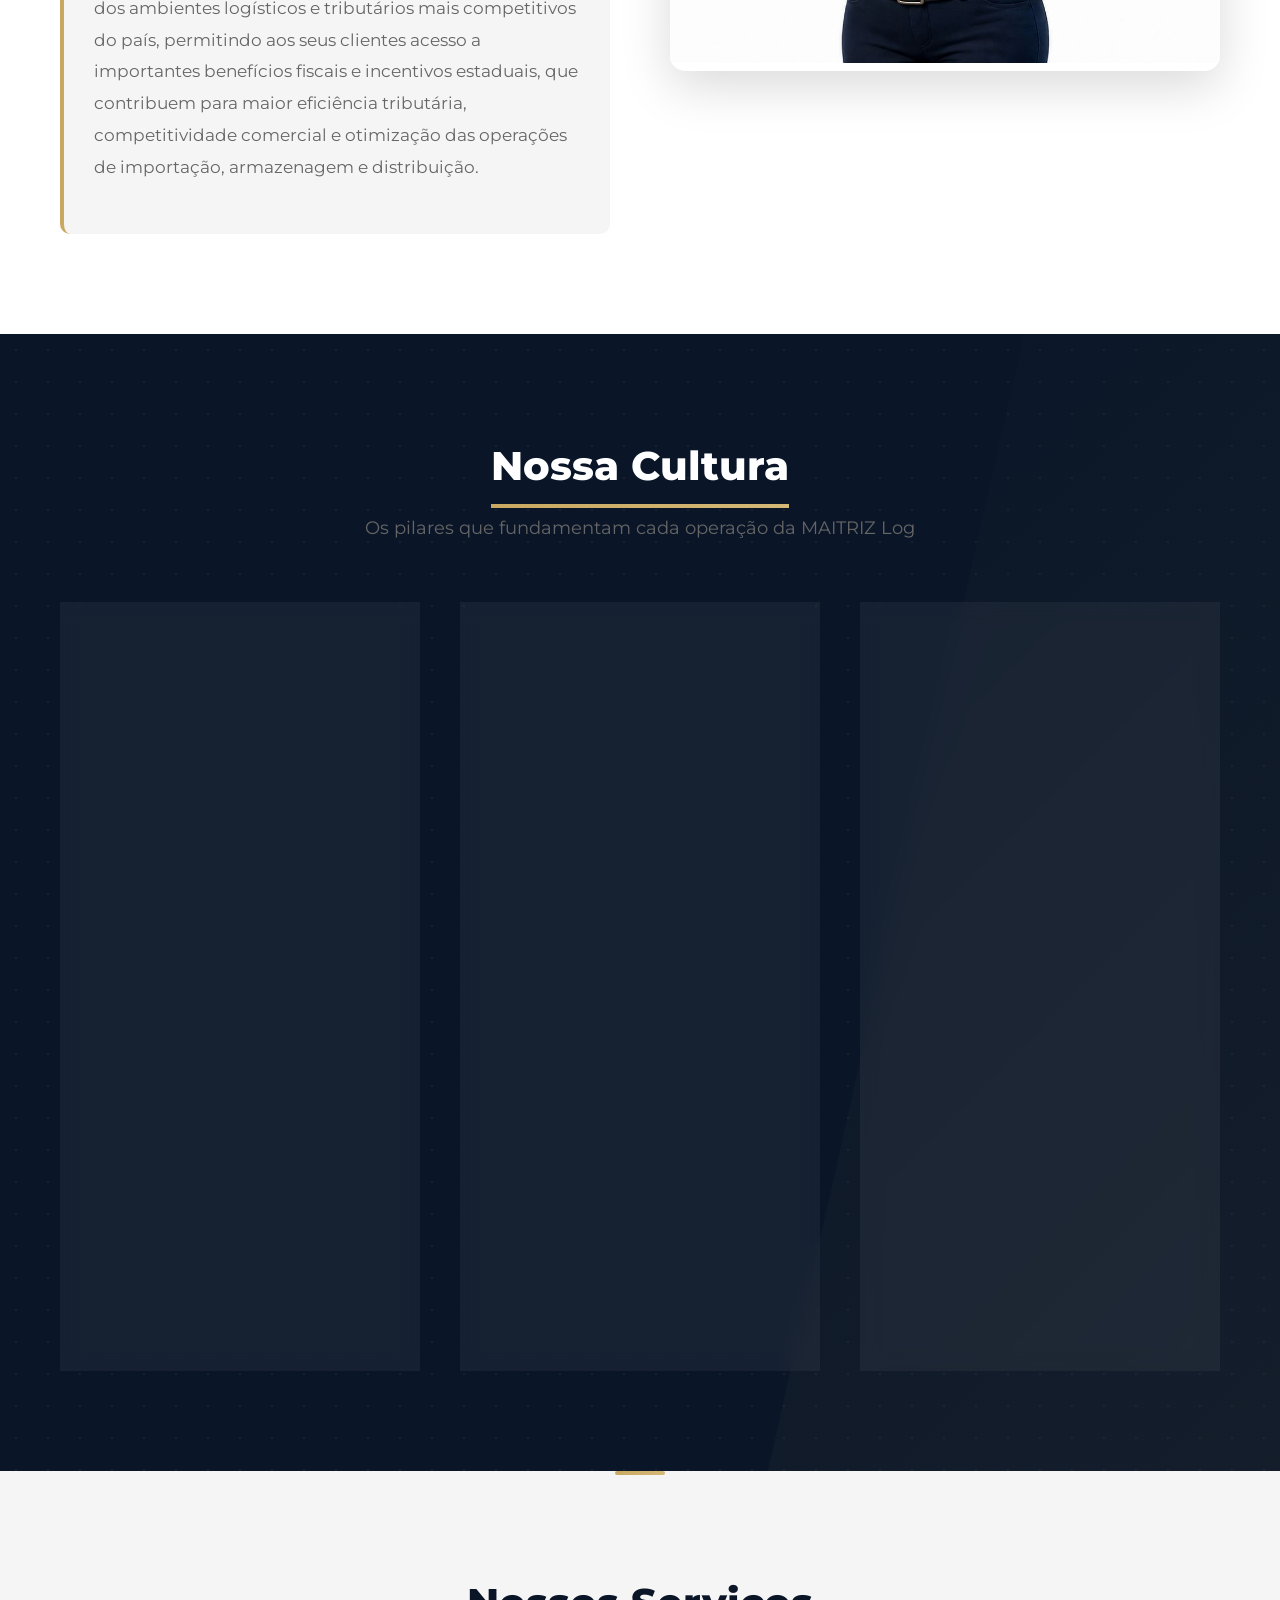
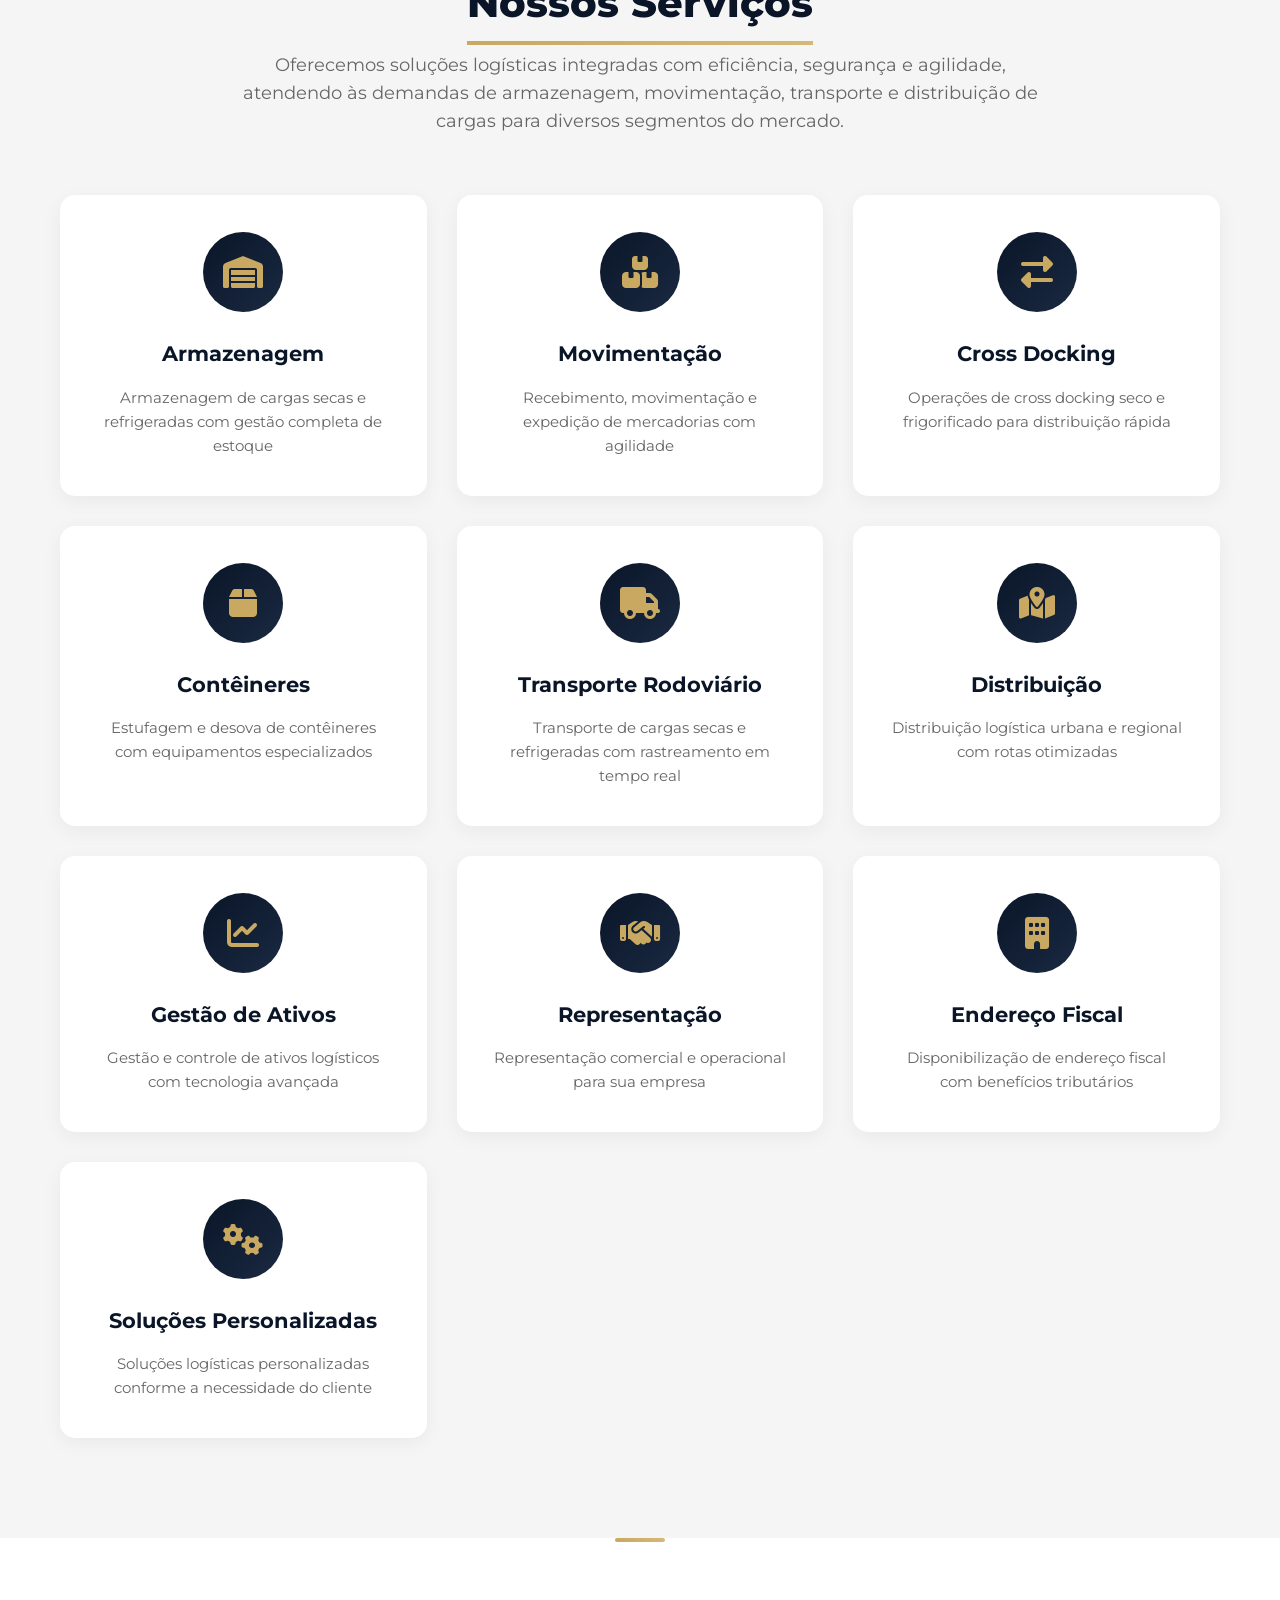
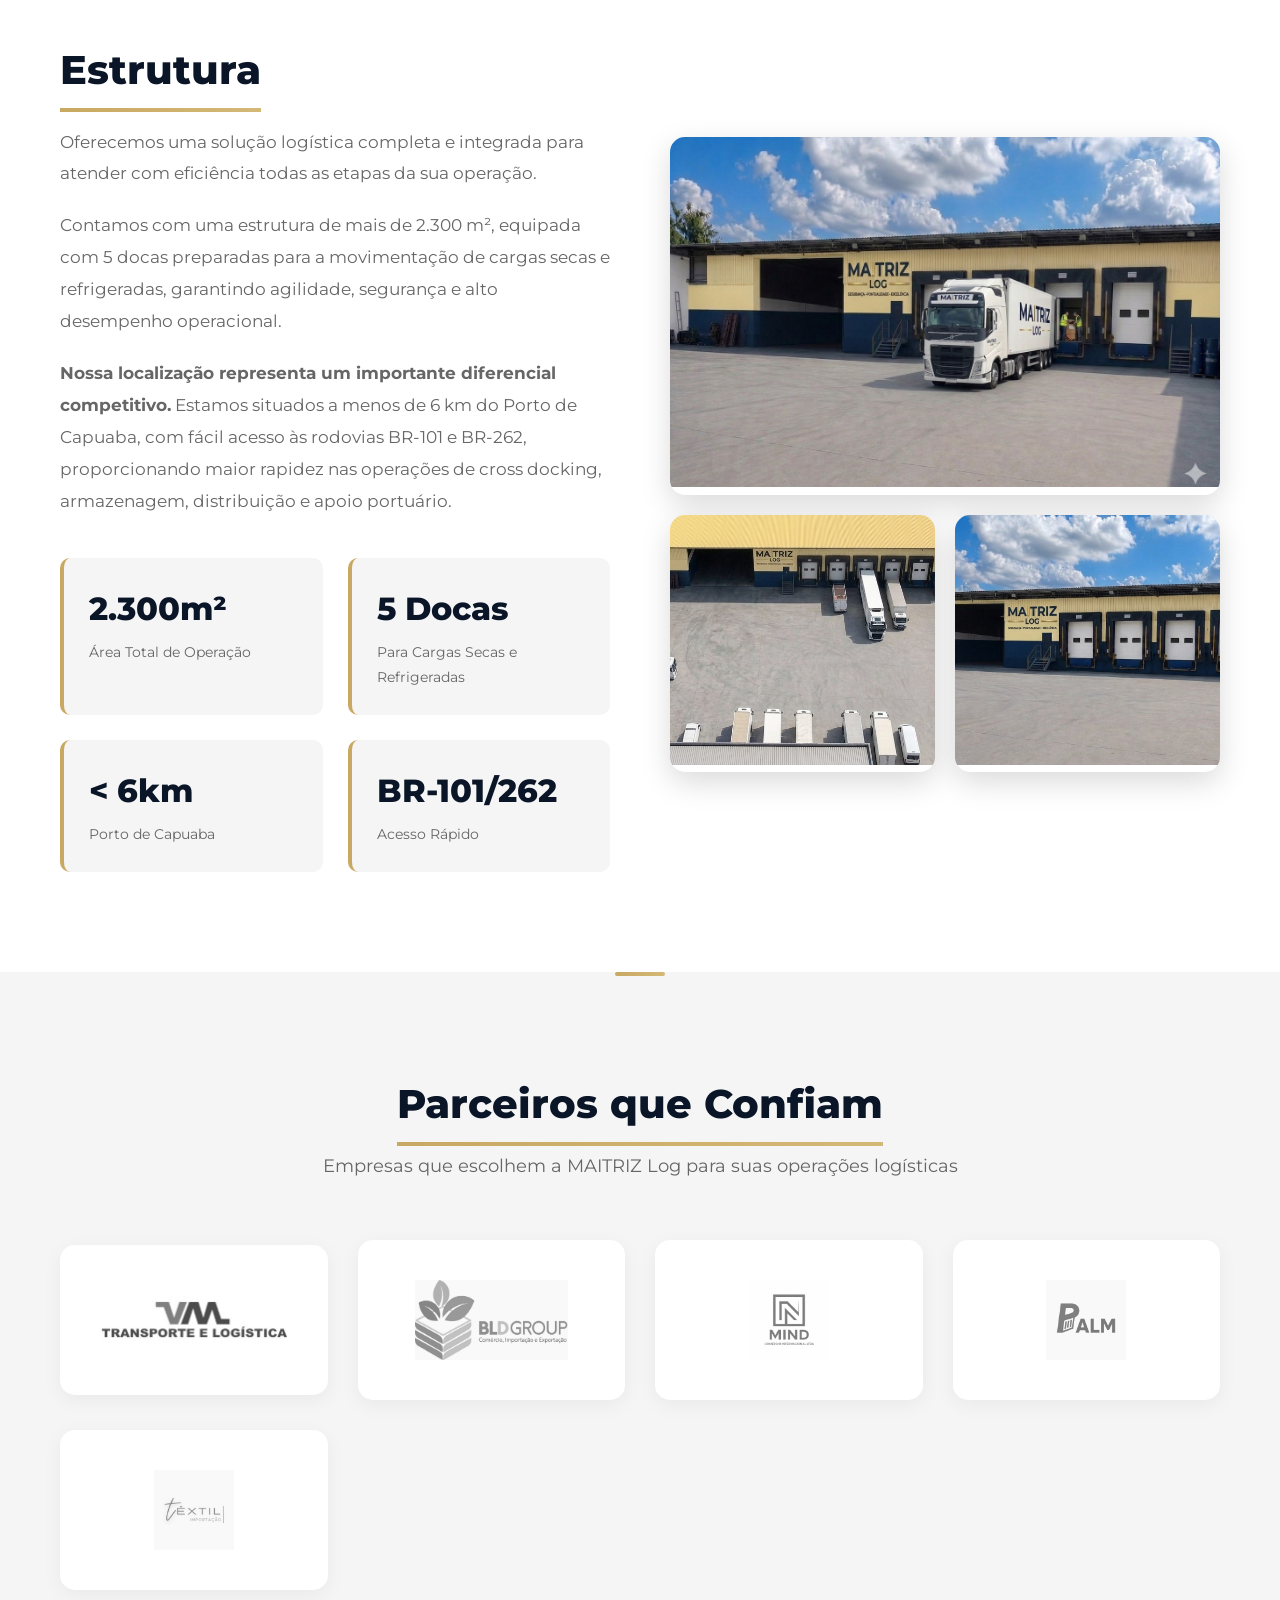
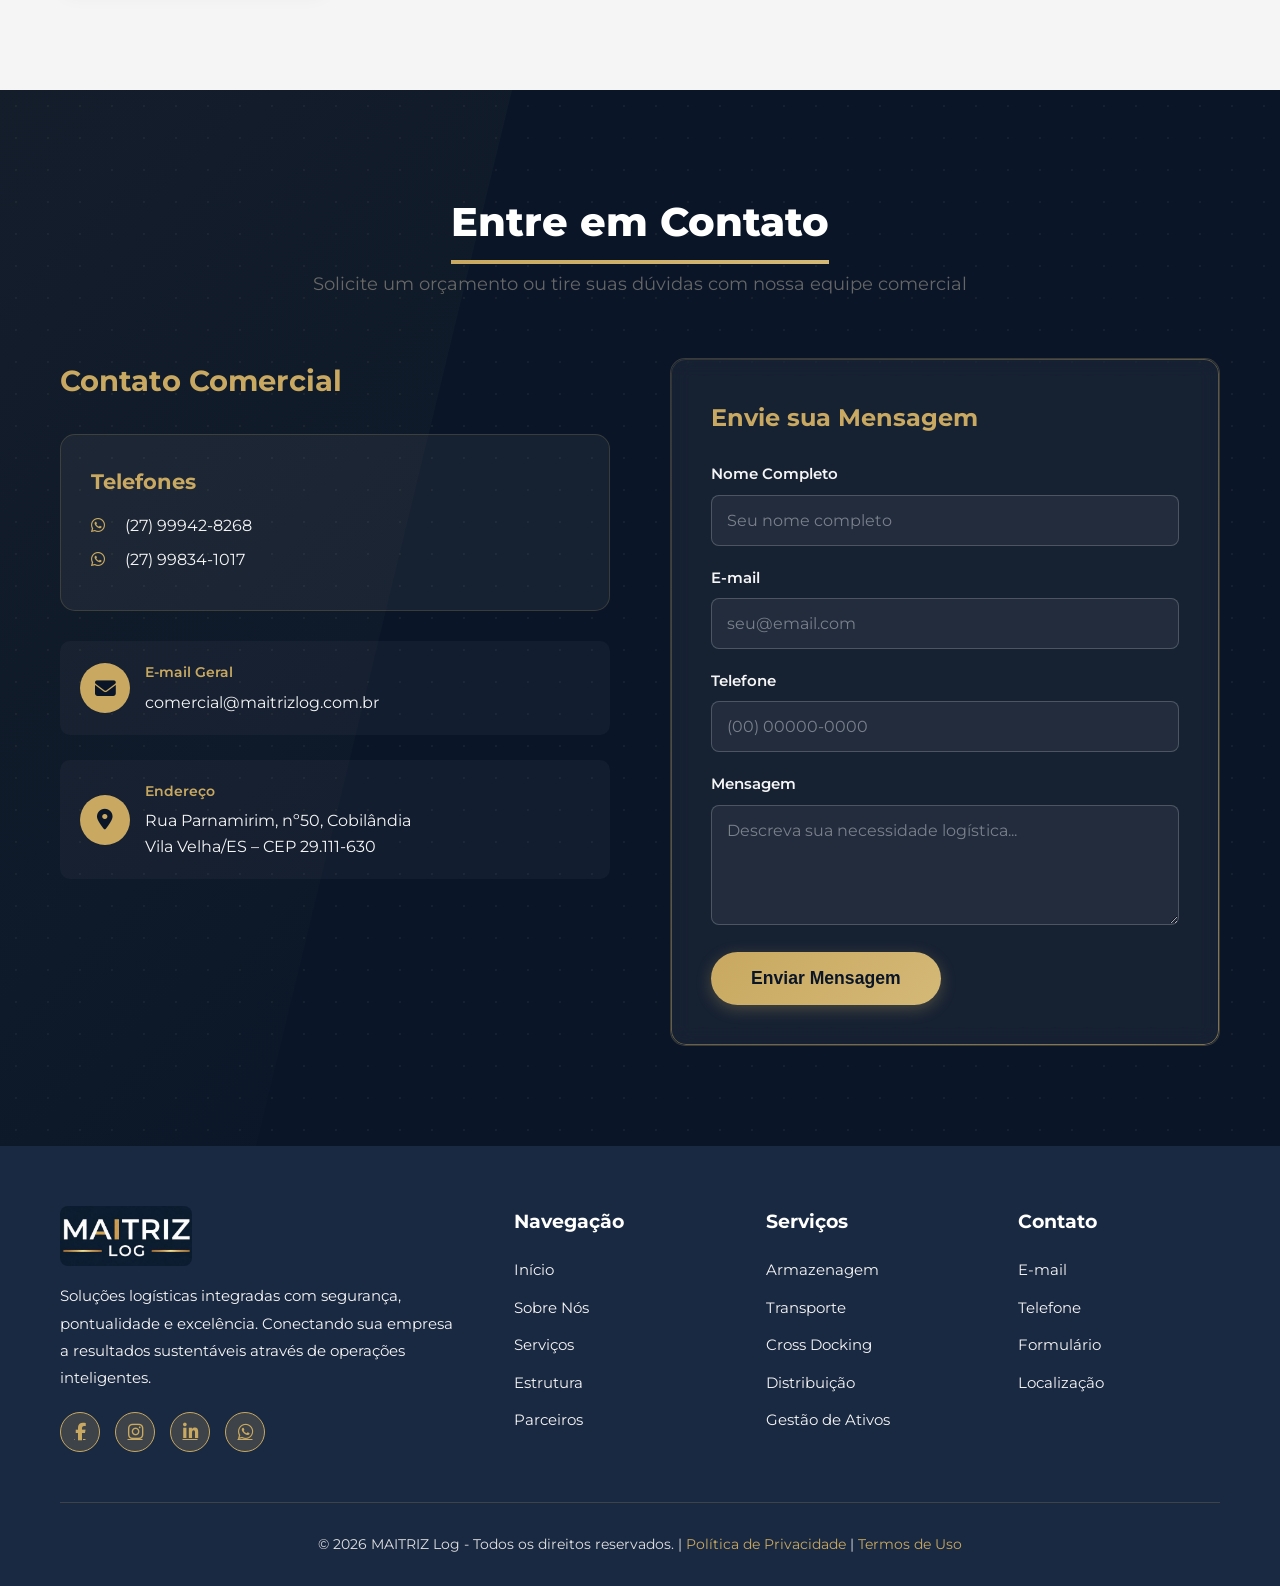
==== commit 239666d0: "adicionado favicon" ====
--- a/index.html
+++ b/index.html
@@ -3,19 +3,90 @@
 <head>
     <meta charset="UTF-8">
     <meta name="viewport" content="width=device-width, initial-scale=1.0">
-    <meta name="description" content="MAITRIZ Log - Soluções logísticas integradas com segurança, pontualidade e excelência. Armazenagem, transporte e distribuição em Vila Velha/ES.">
+
+    <!-- Favicon -->
+    <link rel="apple-touch-icon" sizes="180x180" href="assets/apple-touch-icon.ico">
+    <link rel="icon" type="image/x-icon" sizes="32x32" href="assets/favicon-32x32.ico">
+    <link rel="icon" type="image/x-icon" sizes="16x16" href="assets/favicon-16x16.ico">
+
+
+    <!-- SEO básico -->
     <title>MAITRIZ Log - Soluções Logísticas Integradas | Vila Velha/ES</title>
-    
+    <meta name="description" content="MAITRIZ Log oferece armazenagem, transporte, cross docking e distribuição em Vila Velha/ES. Mais de 2.300m² de estrutura a menos de 6km do Porto de Capuaba.">
+    <meta name="keywords" content="logística Vila Velha, armazenagem Espírito Santo, transporte de cargas ES, cross docking, distribuição logística, contêineres, MAITRIZ Log, logística Cobilândia">
+    <meta name="author" content="MAITRIZ Log">
+    <meta name="robots" content="index, follow">
+    <link rel="canonical" href="https://maitrizlog.com.br">
+
+    <!-- Open Graph (WhatsApp, Facebook, LinkedIn) -->
+    <meta property="og:type" content="website">
+    <meta property="og:url" content="https://maitrizlog.com.br">
+    <meta property="og:title" content="MAITRIZ Log - Soluções Logísticas Integradas | Vila Velha/ES">
+    <meta property="og:description" content="Armazenagem, transporte, cross docking e distribuição em Vila Velha/ES. Mais de 2.300m² de estrutura a menos de 6km do Porto de Capuaba.">
+    <meta property="og:image" content="https://maitrizlog.com.br/assets/logo-maitriz.jpeg">
+    <meta property="og:locale" content="pt_BR">
+    <meta property="og:site_name" content="MAITRIZ Log">
+
+    <!-- Twitter Card -->
+    <meta name="twitter:card" content="summary_large_image">
+    <meta name="twitter:title" content="MAITRIZ Log - Soluções Logísticas Integradas | Vila Velha/ES">
+    <meta name="twitter:description" content="Armazenagem, transporte, cross docking e distribuição em Vila Velha/ES. Mais de 2.300m² de estrutura a menos de 6km do Porto de Capuaba.">
+    <meta name="twitter:image" content="https://maitrizlog.com.br/assets/logo-maitriz.jpeg">
+
+    <!-- Dados estruturados Schema.org (Google Rich Results) -->
+    <script type="application/ld+json">
+    {
+        "@context": "https://schema.org",
+        "@type": "LocalBusiness",
+        "name": "MAITRIZ Log",
+        "description": "Soluções logísticas integradas com segurança, pontualidade e excelência. Armazenagem, transporte, cross docking e distribuição em Vila Velha/ES.",
+        "url": "https://maitrizlog.com.br",
+        "logo": "https://maitrizlog.com.br/assets/logo-maitriz.jpeg",
+        "image": "https://maitrizlog.com.br/assets/logo-maitriz.jpeg",
+        "telephone": ["+55 27 99942-8268", "+55 27 99834-1017"],
+        "email": "comercial@maitrizlog.com.br",
+        "address": {
+            "@type": "PostalAddress",
+            "streetAddress": "Rua Parnamirim, nº 50",
+            "addressLocality": "Vila Velha",
+            "addressRegion": "ES",
+            "postalCode": "29111-630",
+            "addressCountry": "BR"
+        },
+        "areaServed": [
+            {"@type": "State", "name": "Espírito Santo"},
+            {"@type": "Country", "name": "Brasil"}
+        ],
+        "sameAs": [
+            "https://www.facebook.com/profile.php?id=61589021021086",
+            "https://www.instagram.com/maitriz.log/",
+            "https://www.linkedin.com/company/maitrizlog"
+        ],
+        "hasOfferCatalog": {
+            "@type": "OfferCatalog",
+            "name": "Serviços Logísticos",
+            "itemListElement": [
+                {"@type": "Offer", "itemOffered": {"@type": "Service", "name": "Armazenagem de Cargas Secas e Refrigeradas"}},
+                {"@type": "Offer", "itemOffered": {"@type": "Service", "name": "Movimentação de Mercadorias"}},
+                {"@type": "Offer", "itemOffered": {"@type": "Service", "name": "Cross Docking Seco e Frigorificado"}},
+                {"@type": "Offer", "itemOffered": {"@type": "Service", "name": "Estufagem e Desova de Contêineres"}},
+                {"@type": "Offer", "itemOffered": {"@type": "Service", "name": "Transporte Rodoviário"}},
+                {"@type": "Offer", "itemOffered": {"@type": "Service", "name": "Distribuição Logística Urbana e Regional"}},
+                {"@type": "Offer", "itemOffered": {"@type": "Service", "name": "Gestão de Ativos Logísticos"}},
+                {"@type": "Offer", "itemOffered": {"@type": "Service", "name": "Endereço Fiscal com Benefícios Tributários"}}
+            ]
+        }
+    }
+    </script>
+
     <!-- Google Fonts -->
     <link rel="preconnect" href="https://fonts.googleapis.com">
     <link rel="preconnect" href="https://fonts.gstatic.com" crossorigin>
     <link href="https://fonts.googleapis.com/css2?family=Montserrat:wght@300;400;600;700;800&display=swap" rel="stylesheet">
-    
+
     <!-- Font Awesome para ícones -->
     <link rel="stylesheet" href="https://cdnjs.cloudflare.com/ajax/libs/font-awesome/6.4.0/css/all.min.css">
     <link rel="stylesheet" href="style.css">
-    
-    
 </head>
 <body>
     
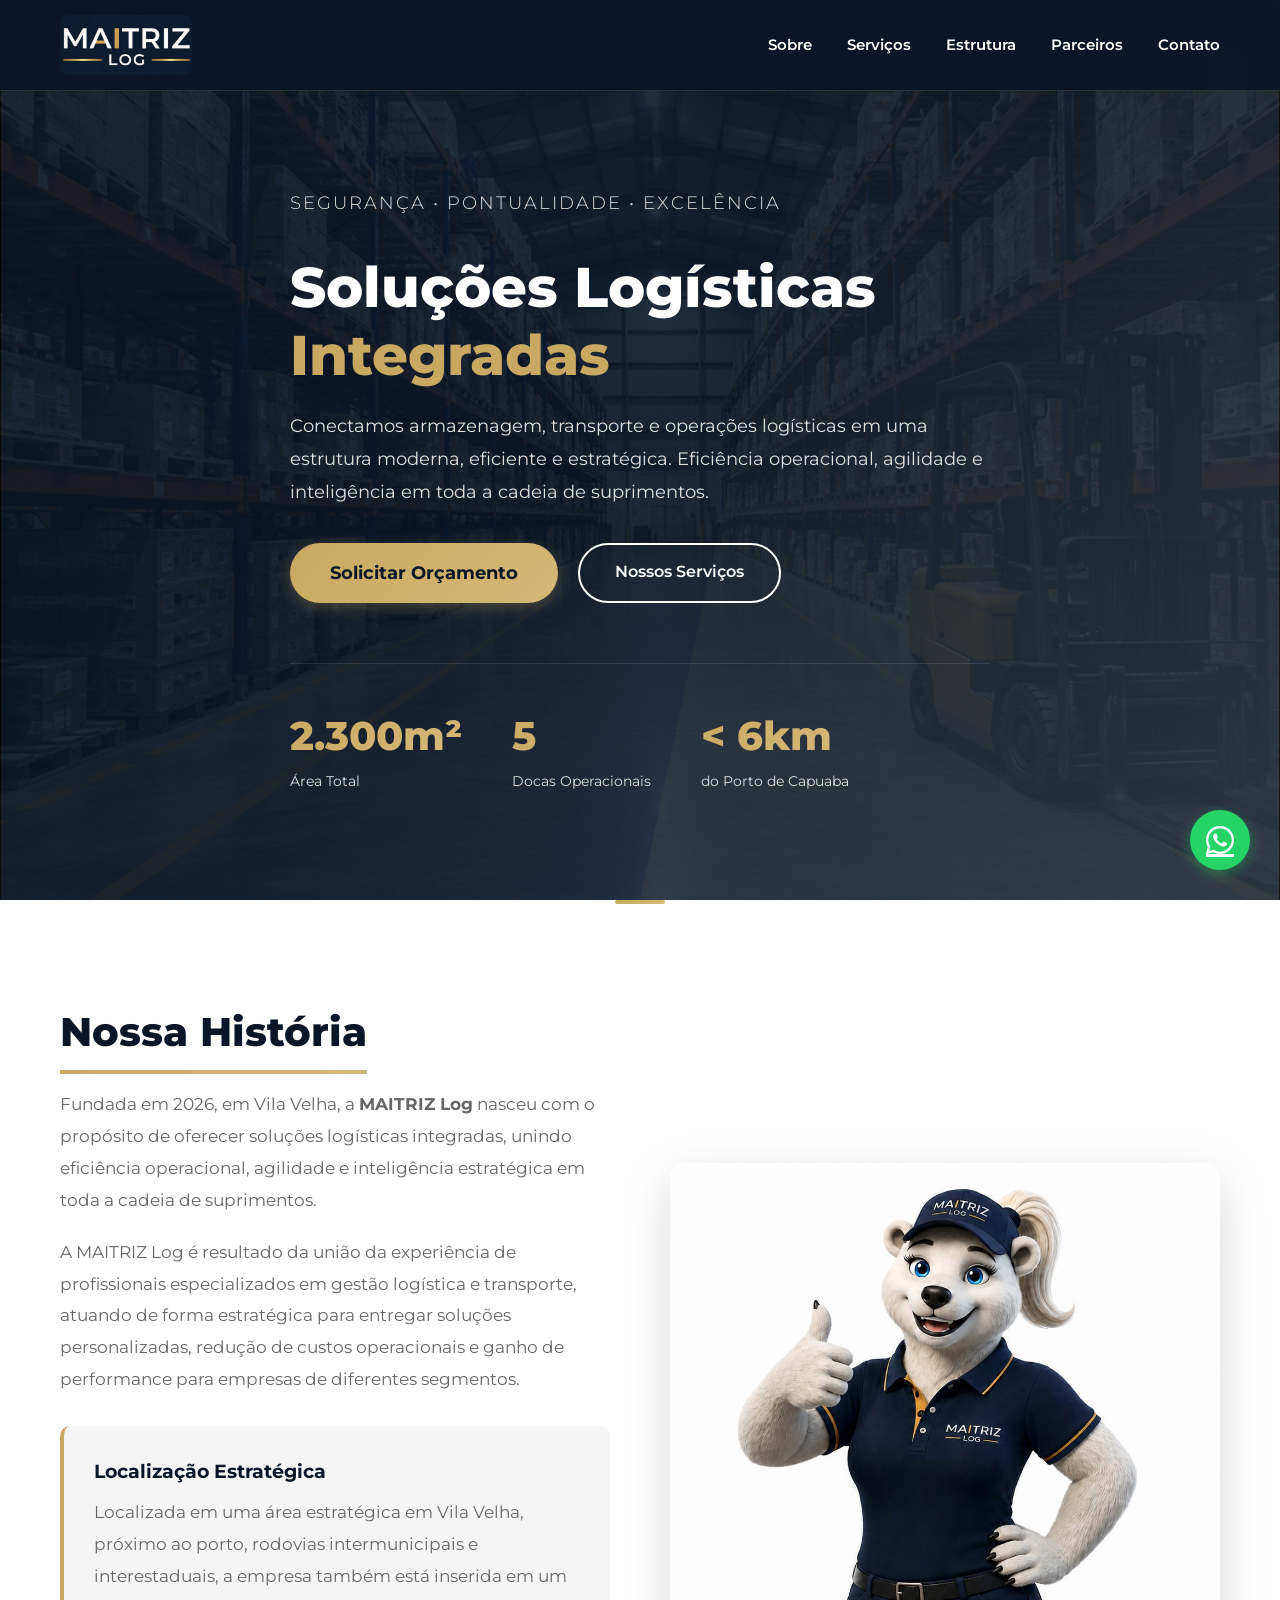
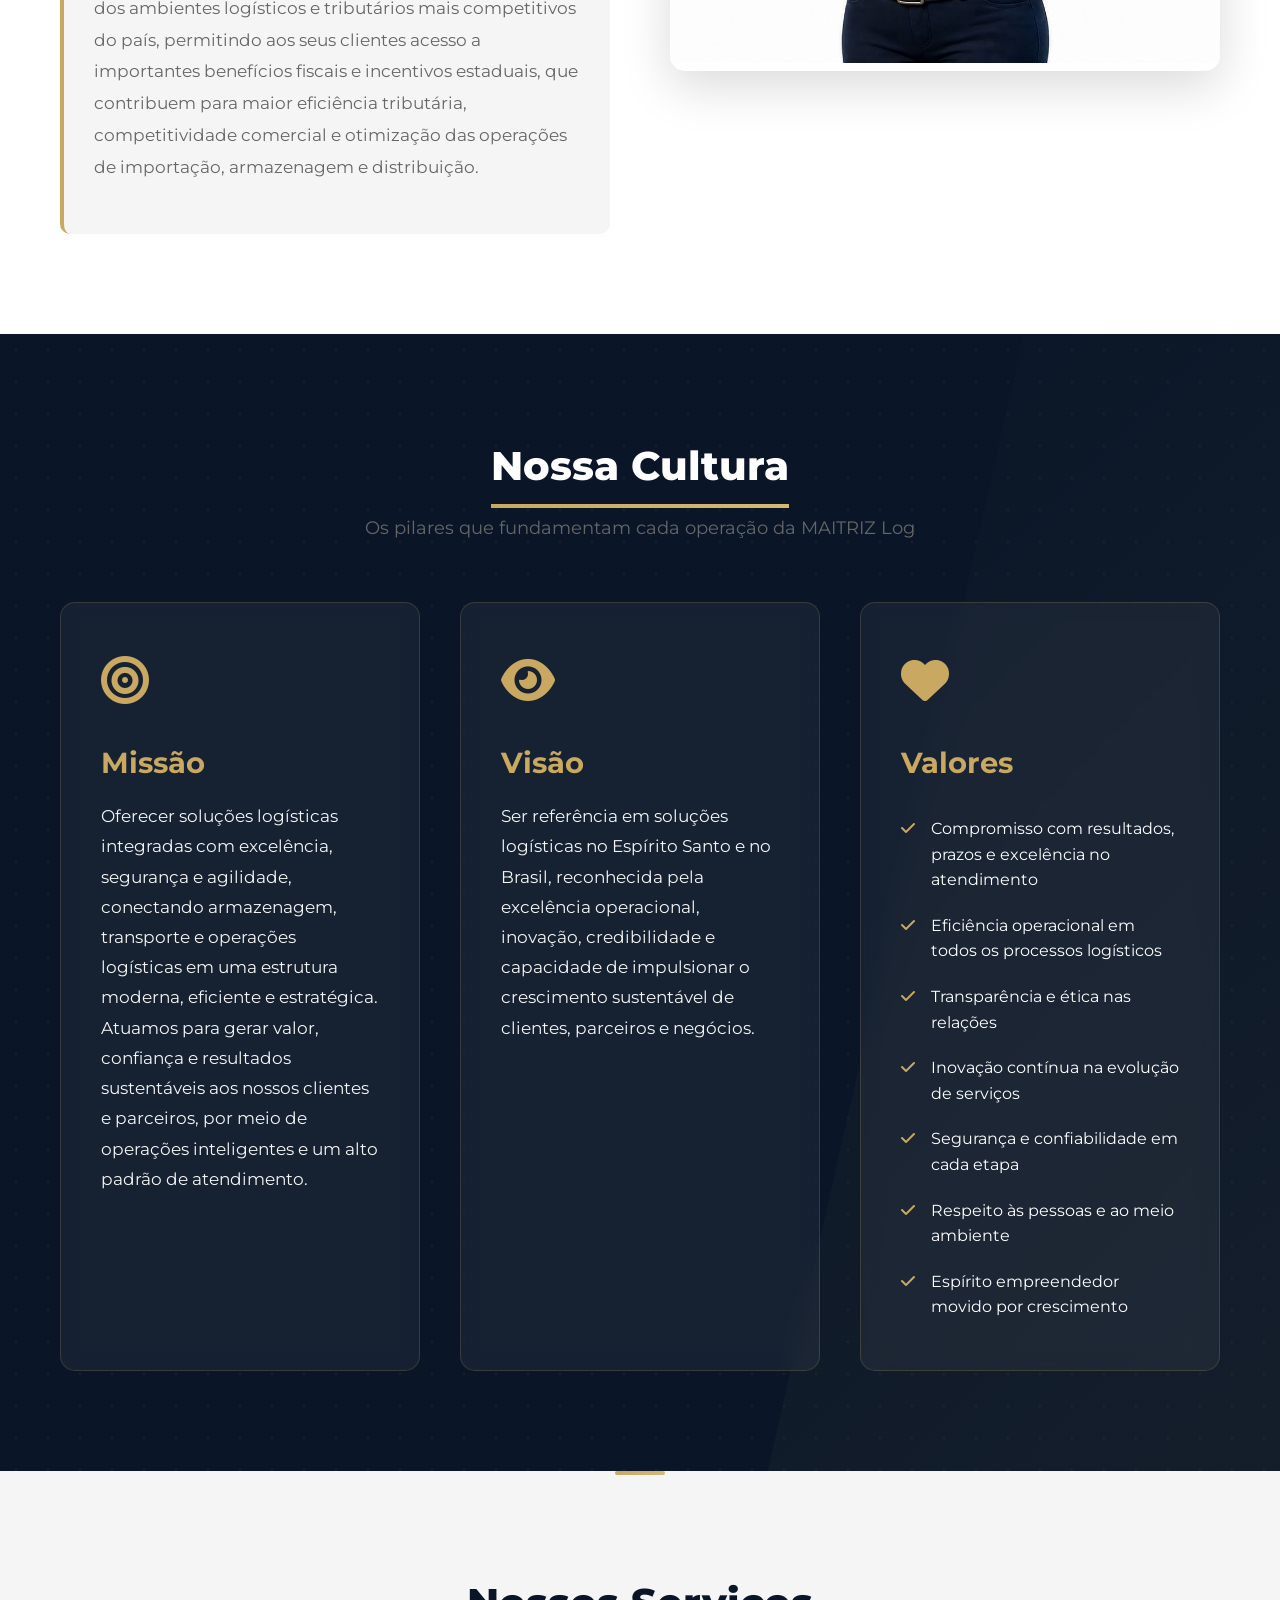
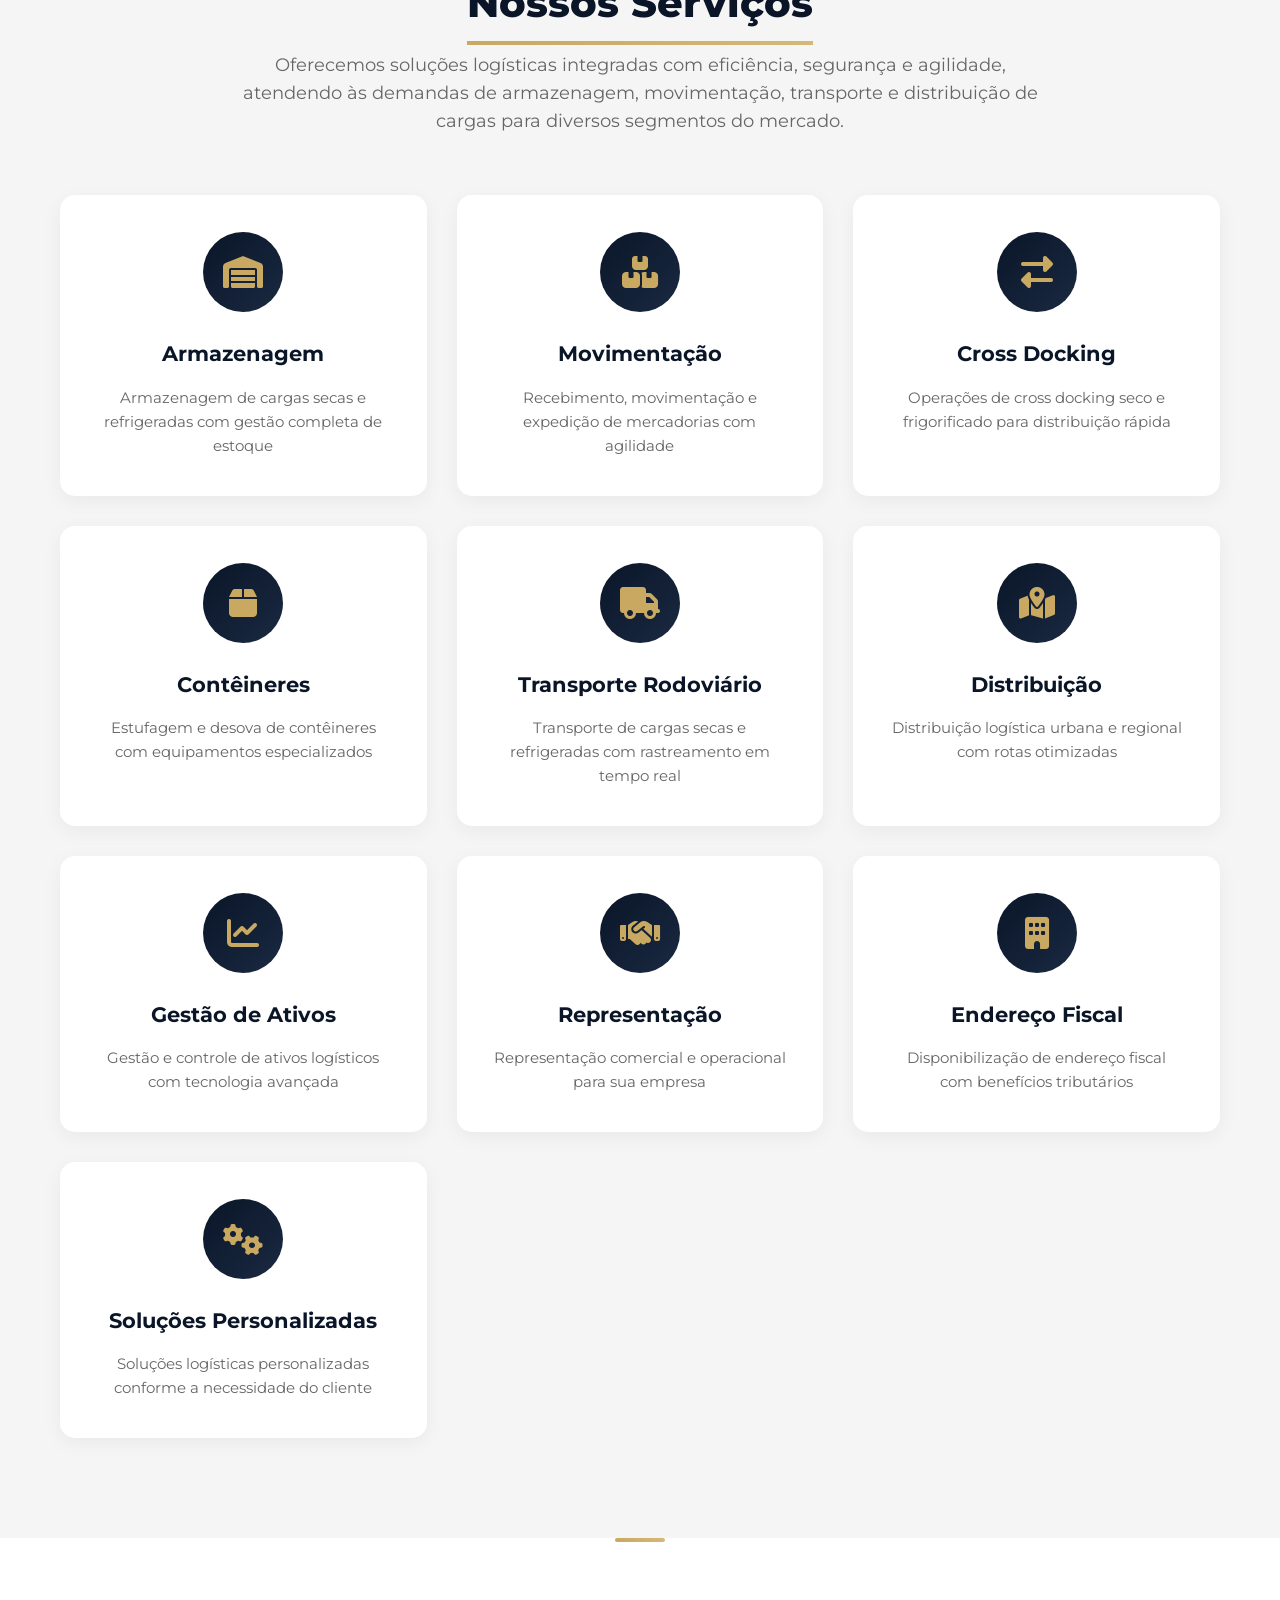
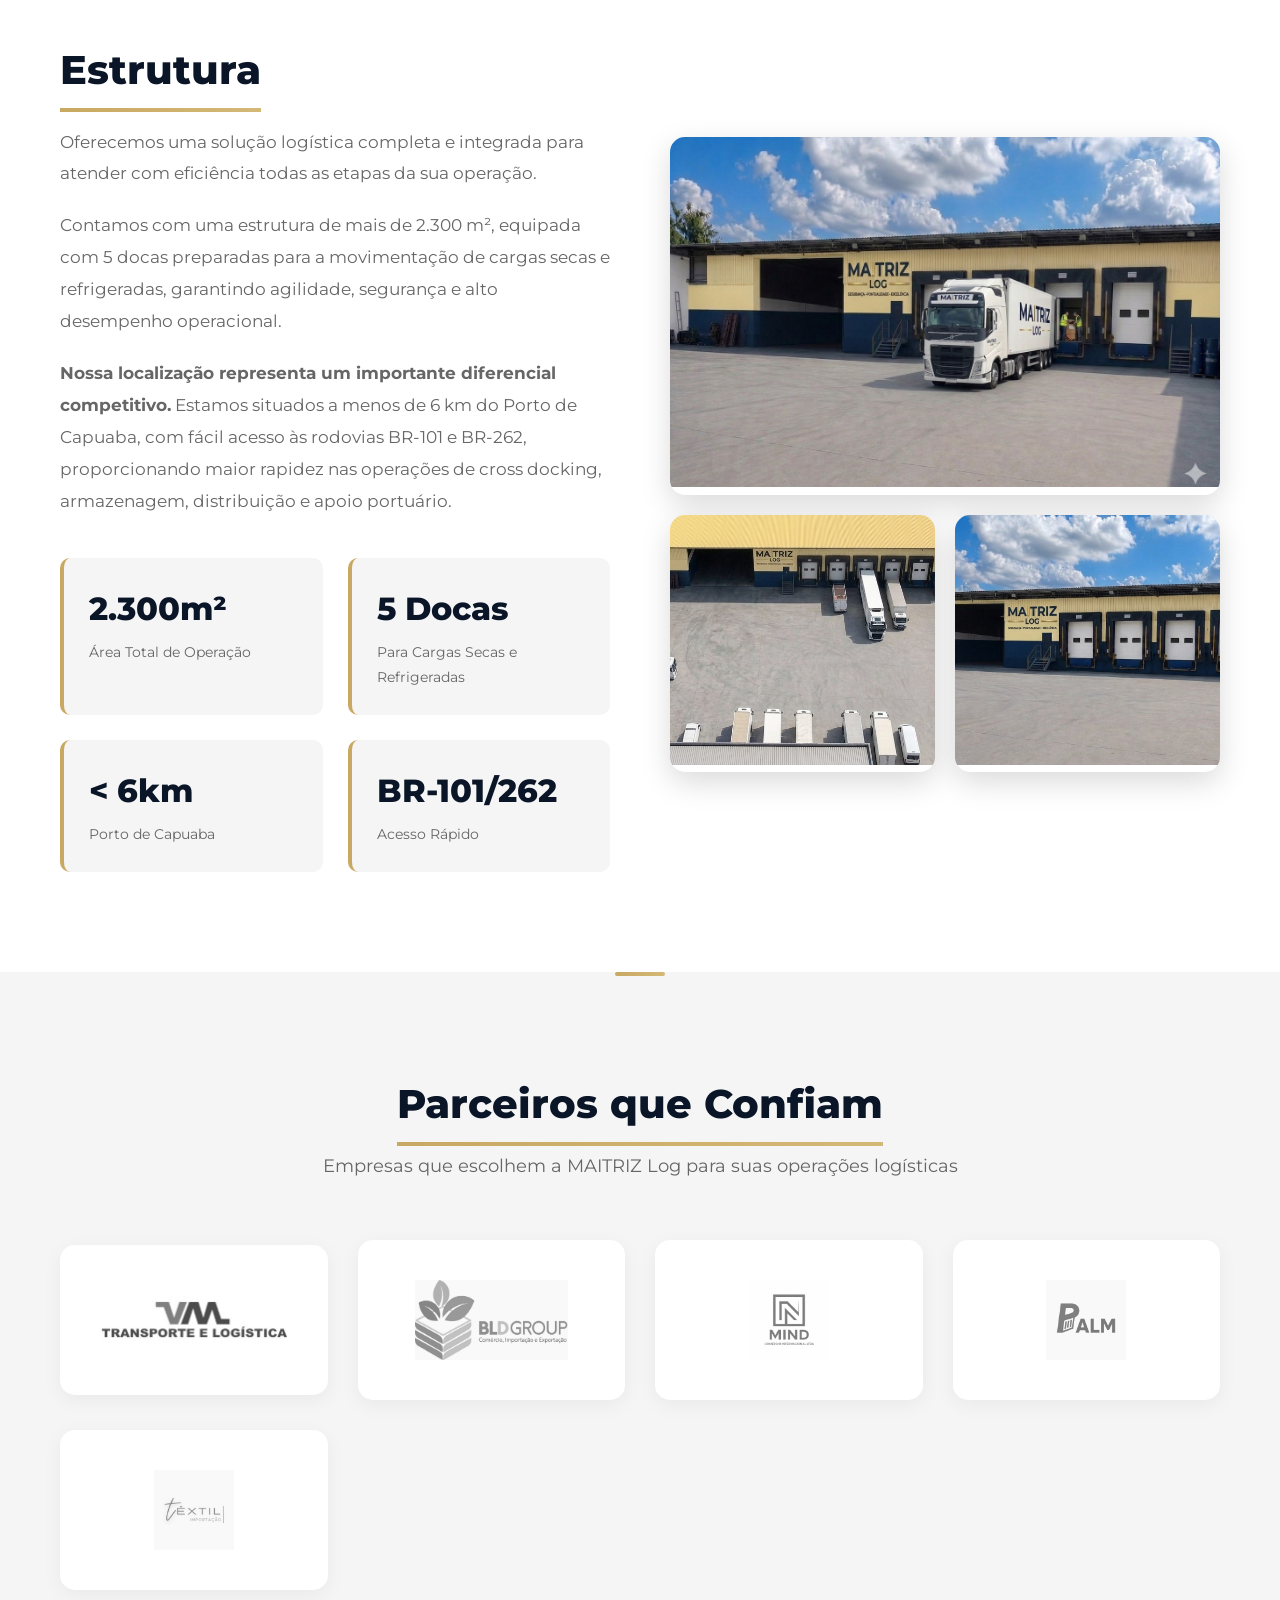
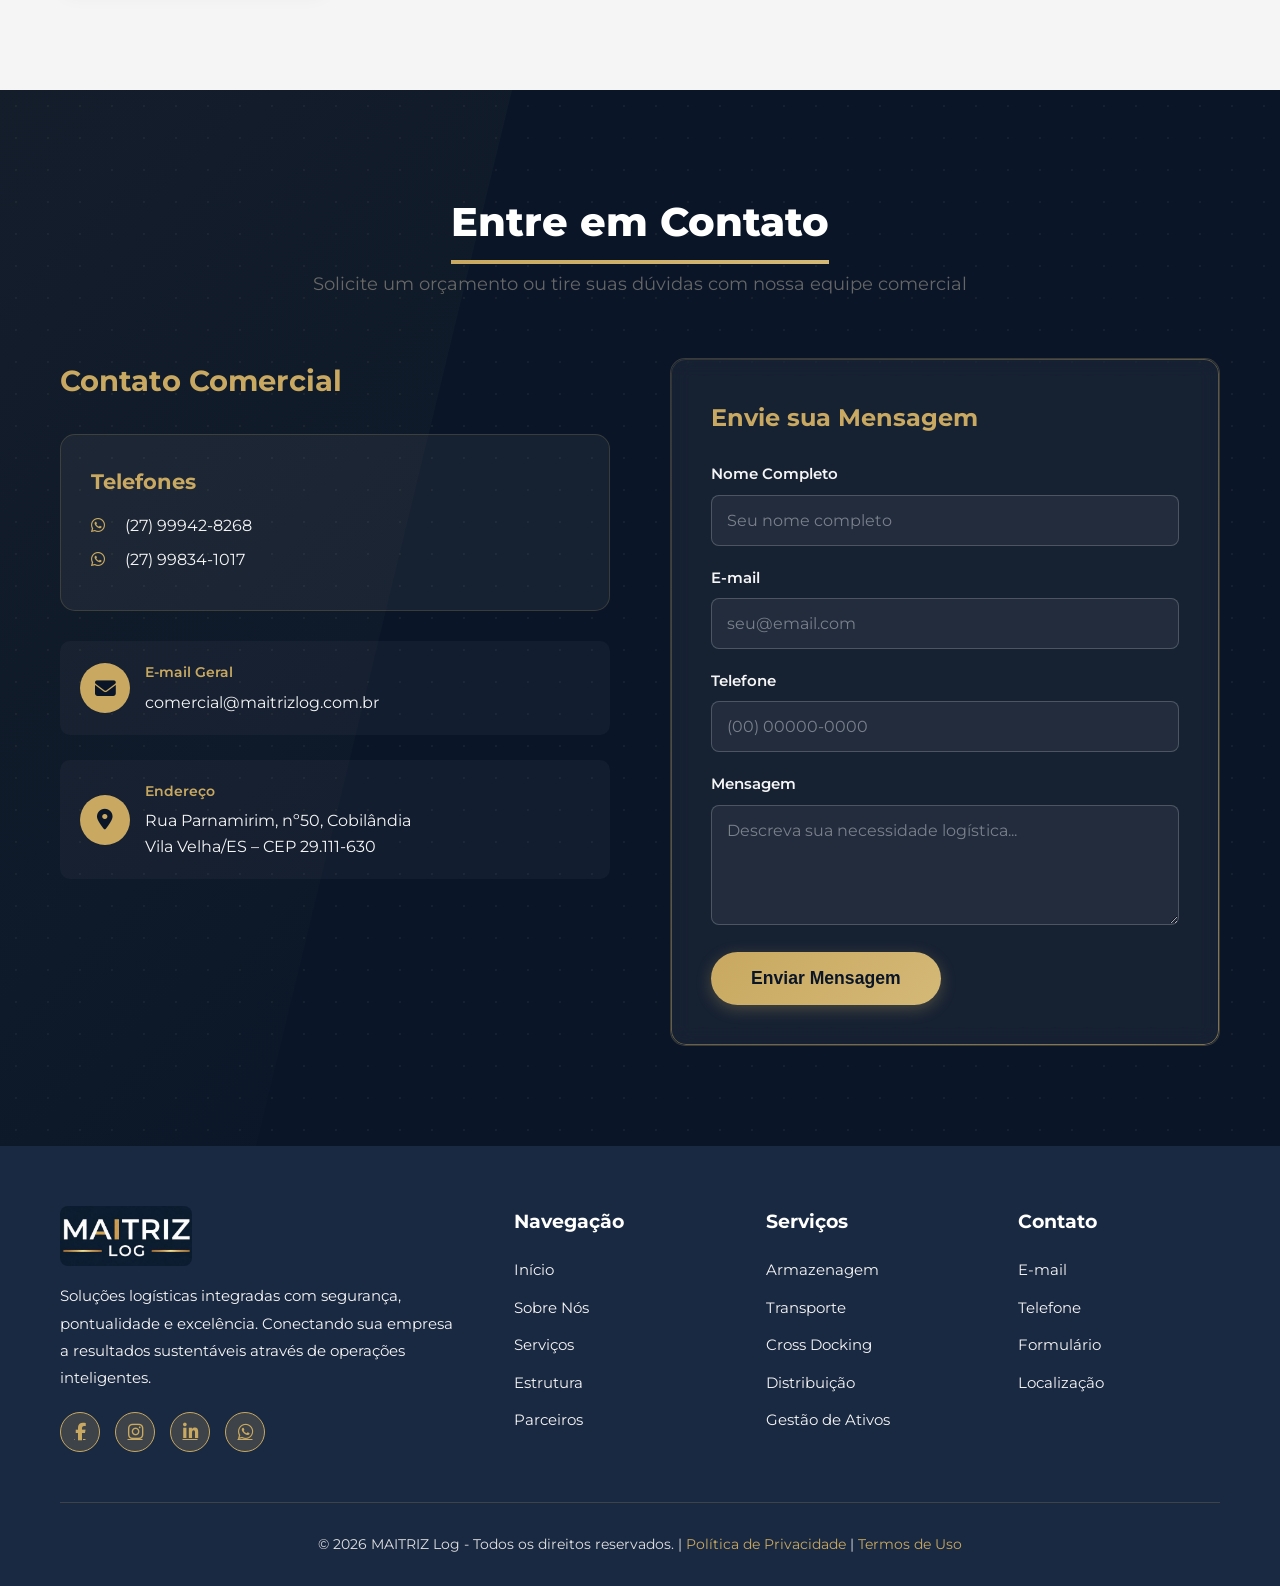
==== commit 3a577e7a: "ajustado links de contato para iphone" ====
--- a/index.html
+++ b/index.html
@@ -16,6 +16,7 @@
     <meta name="keywords" content="logística Vila Velha, armazenagem Espírito Santo, transporte de cargas ES, cross docking, distribuição logística, contêineres, MAITRIZ Log, logística Cobilândia">
     <meta name="author" content="MAITRIZ Log">
     <meta name="robots" content="index, follow">
+    <meta name="format-detection" content="telephone=no">
     <link rel="canonical" href="https://maitrizlog.com.br">
 
     <!-- Open Graph (WhatsApp, Facebook, LinkedIn) -->
@@ -400,8 +401,8 @@
                     
                     <div class="contato-comercial">
                         <h4>Telefones</h4>
-                        <p><i class="fab fa-whatsapp"></i> (27) 99942-8268</p>
-                        <p><i class="fab fa-whatsapp"></i> (27) 99834-1017</p>
+                        <p><i class="fab fa-whatsapp"></i> <a href="https://wa.me/5527999428268?text=Olá!%20Gostaria%20de%20mais%20informações%20sobre%20os%20serviços%20da%20MAITRIZ%20Log" target="_blank" class="contato-telefone">(27) 99942-8268</a></p>
+                        <p><i class="fab fa-whatsapp"></i> <a href="https://wa.me/5527998341017?text=Olá!%20Gostaria%20de%20mais%20informações%20sobre%20os%20serviços%20da%20MAITRIZ%20Log" target="_blank" class="contato-telefone">(27) 99834-1017</a></p>
                     </div>
                     
                     
--- a/style.css
+++ b/style.css
@@ -481,6 +481,15 @@
             color: var(--dourado);
             margin-right: 10px;
             width: 20px;
+        }
+
+        .contato-telefone {
+            color: var(--cinza-claro);
+            text-decoration: none;
+        }
+
+        .contato-telefone:hover {
+            color: var(--dourado);
         }
         
         .contato-item {
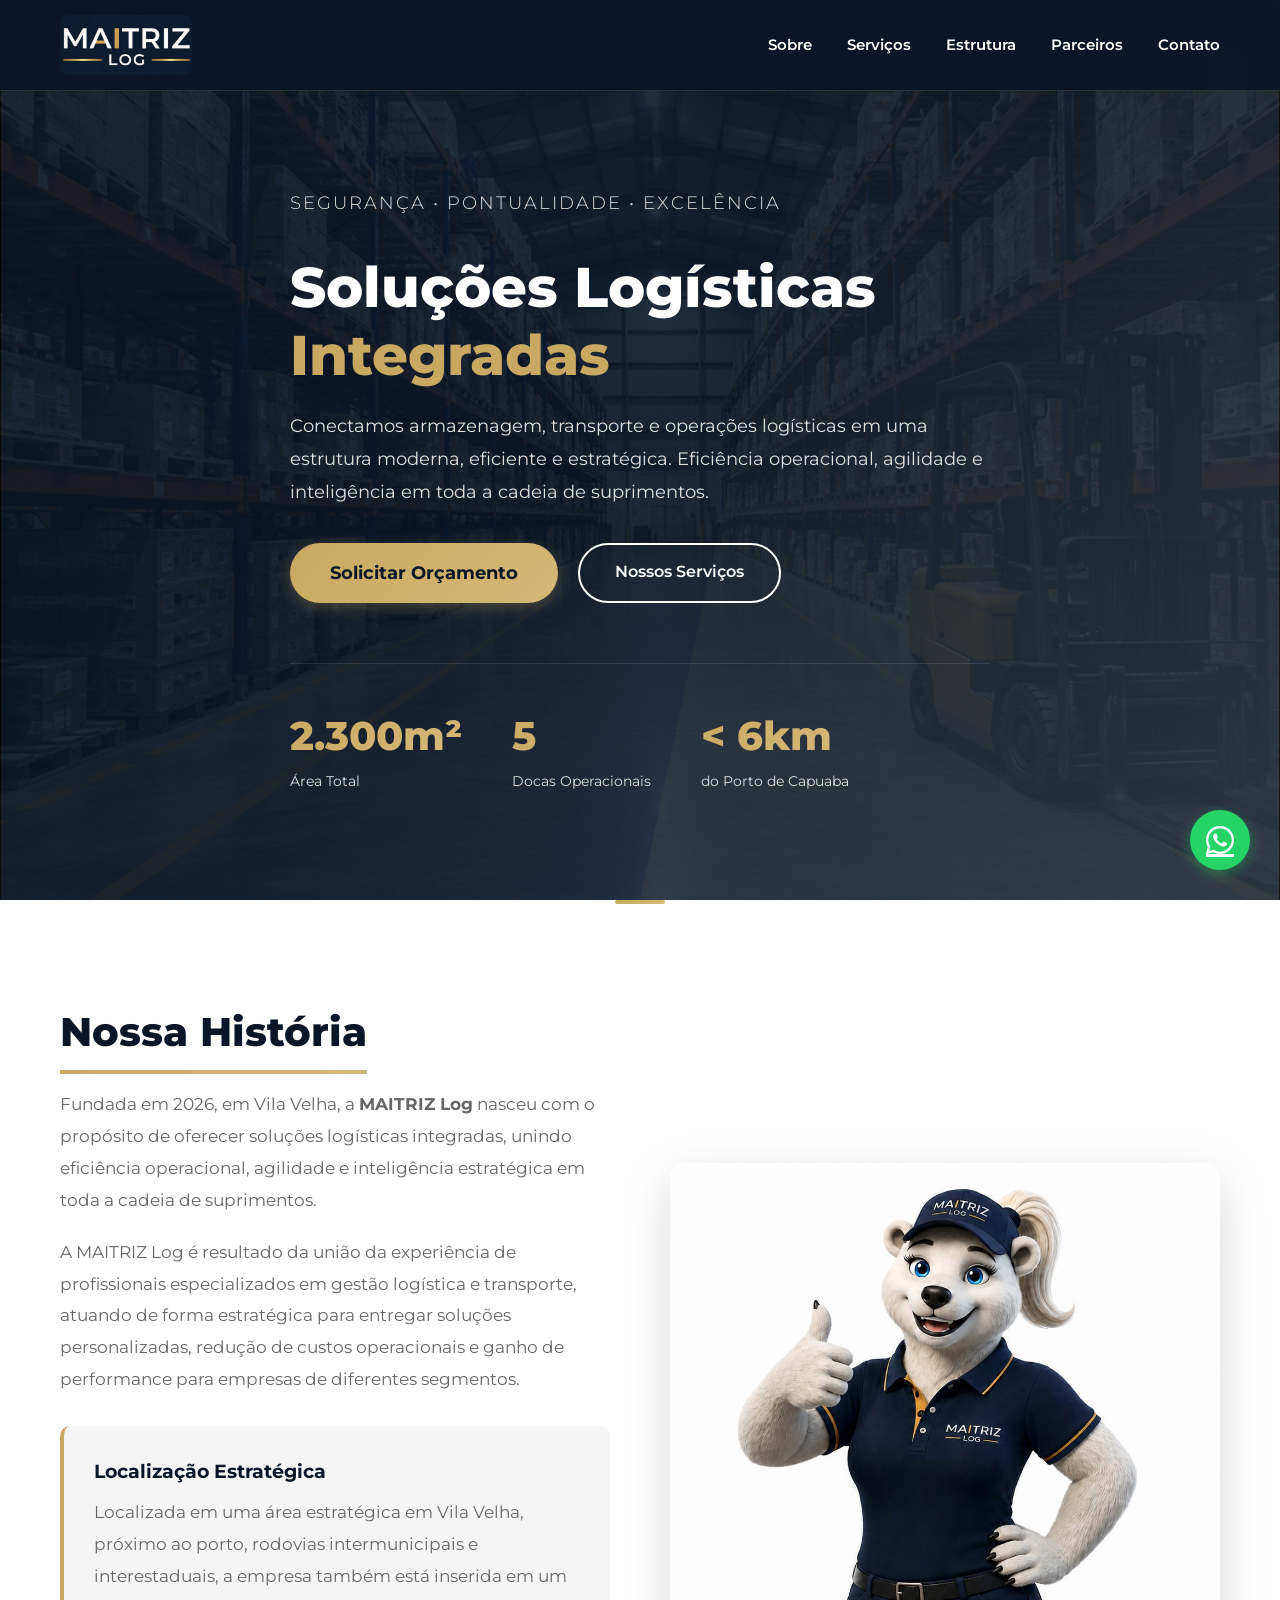
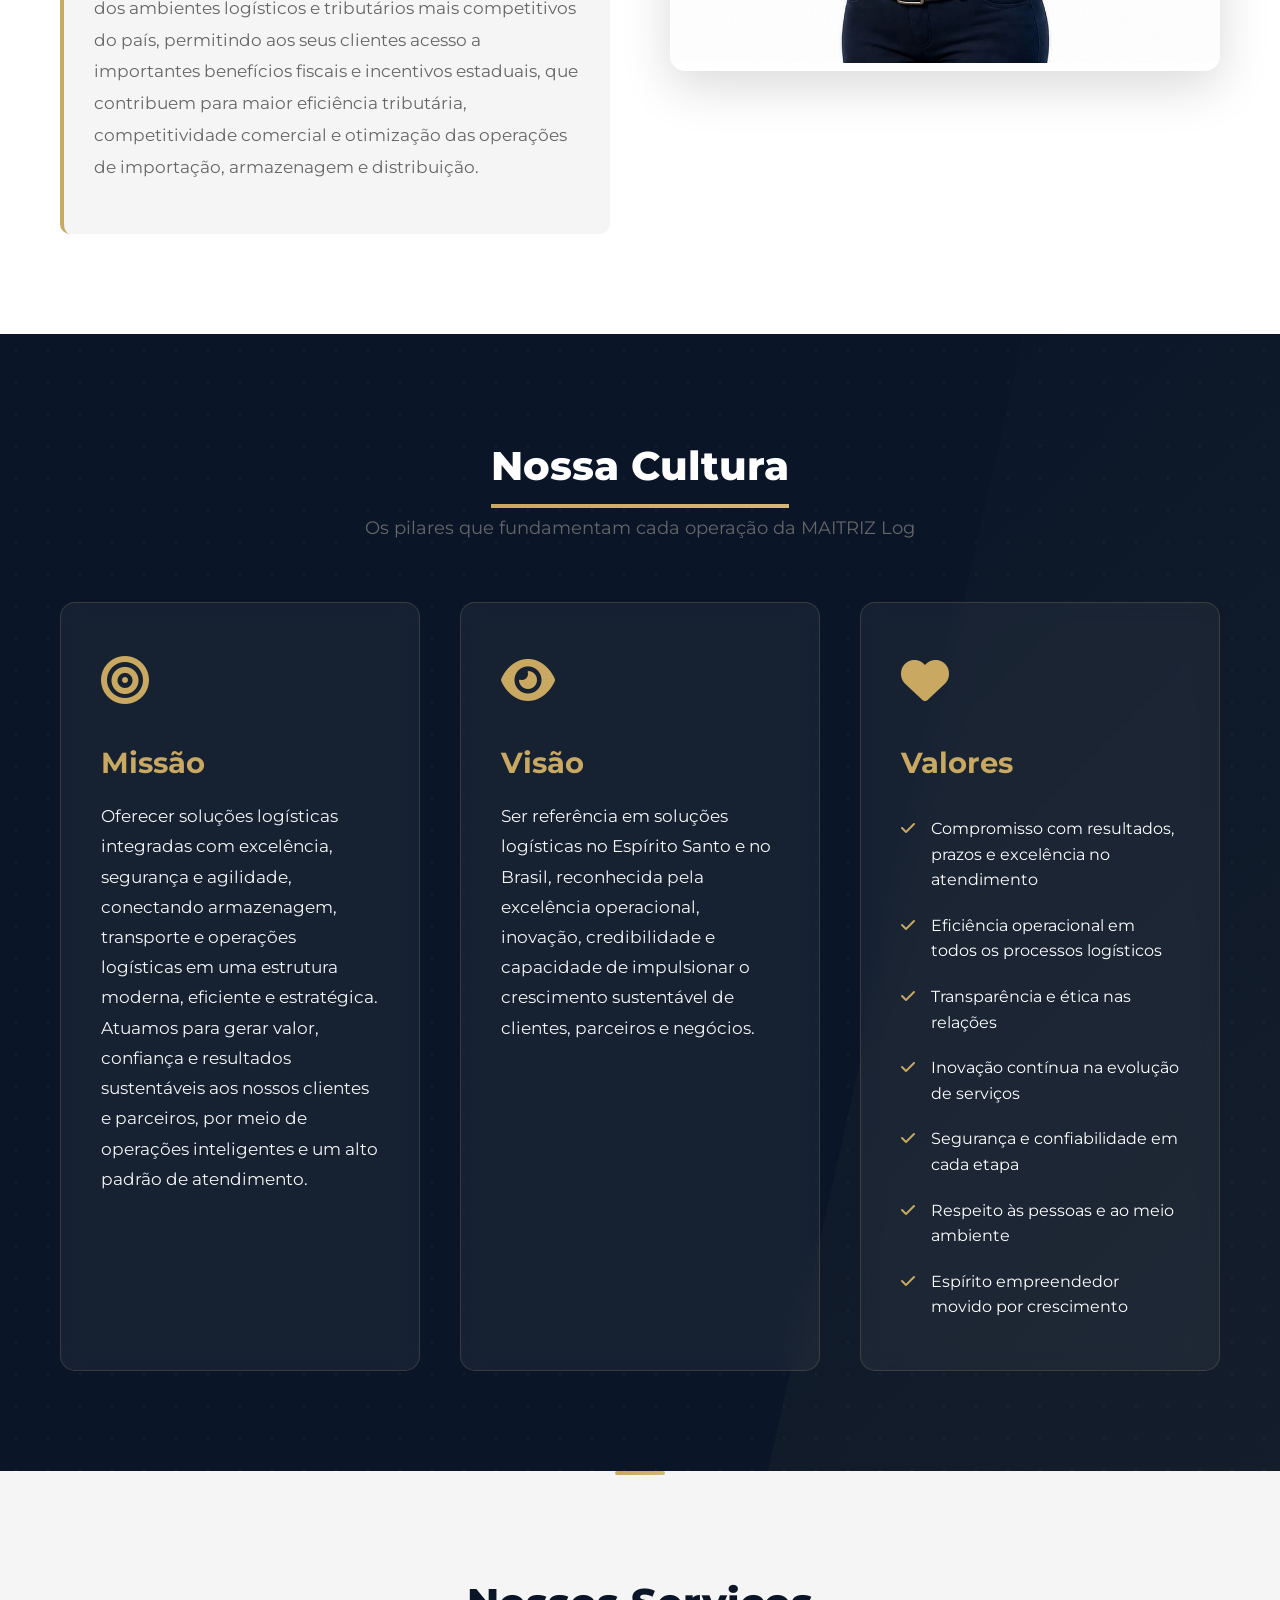
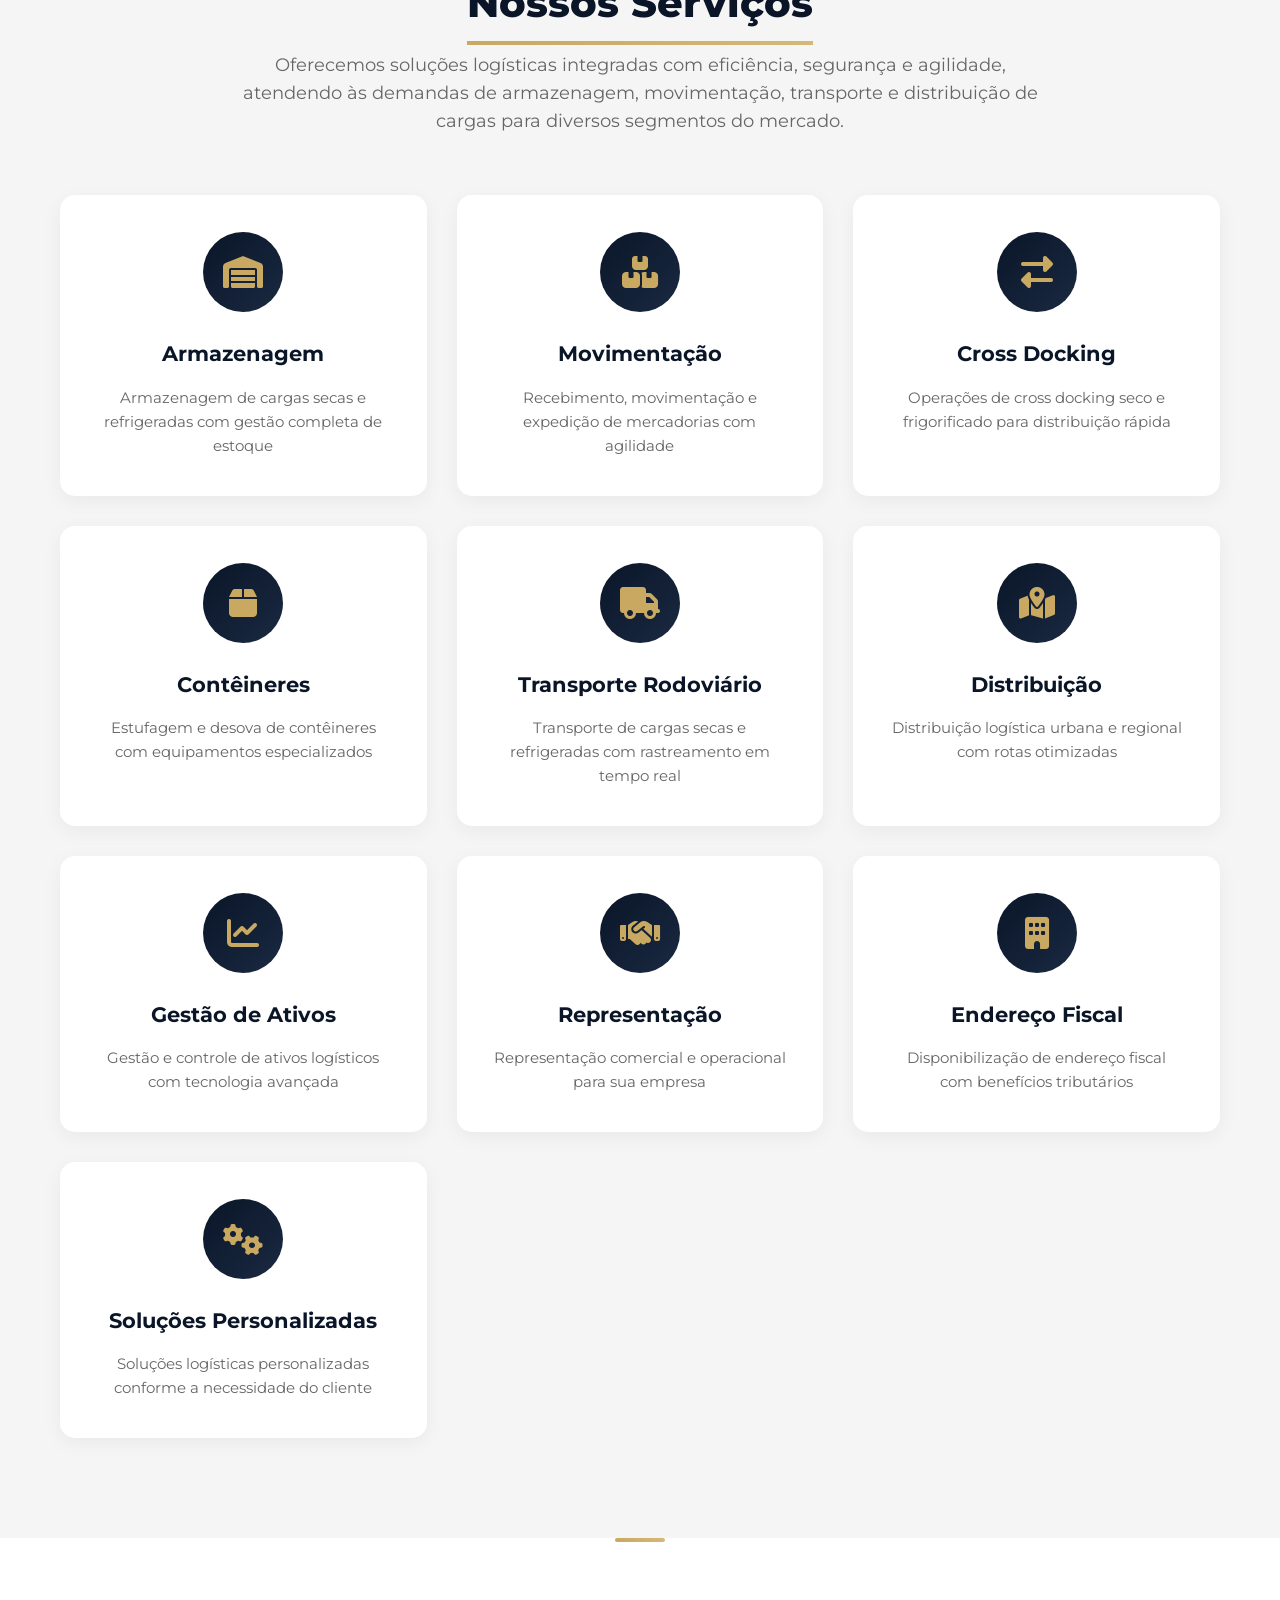
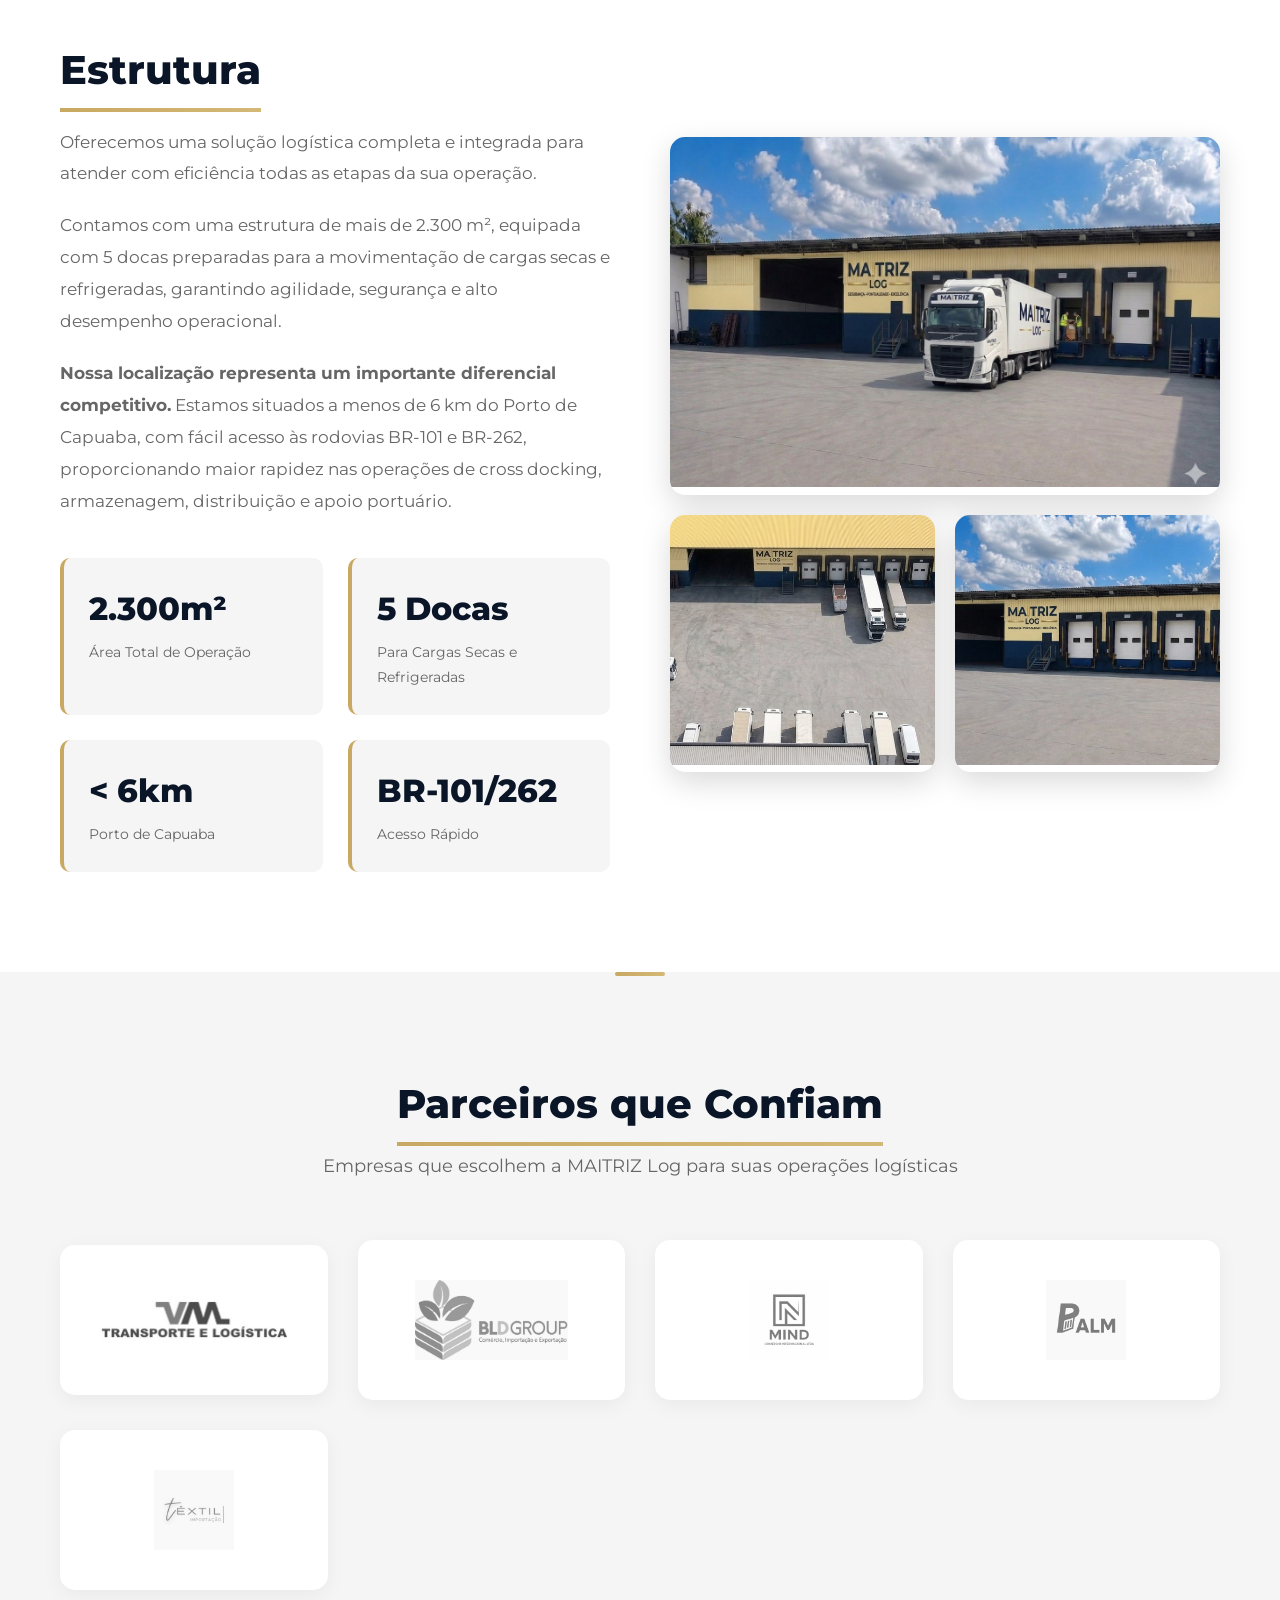
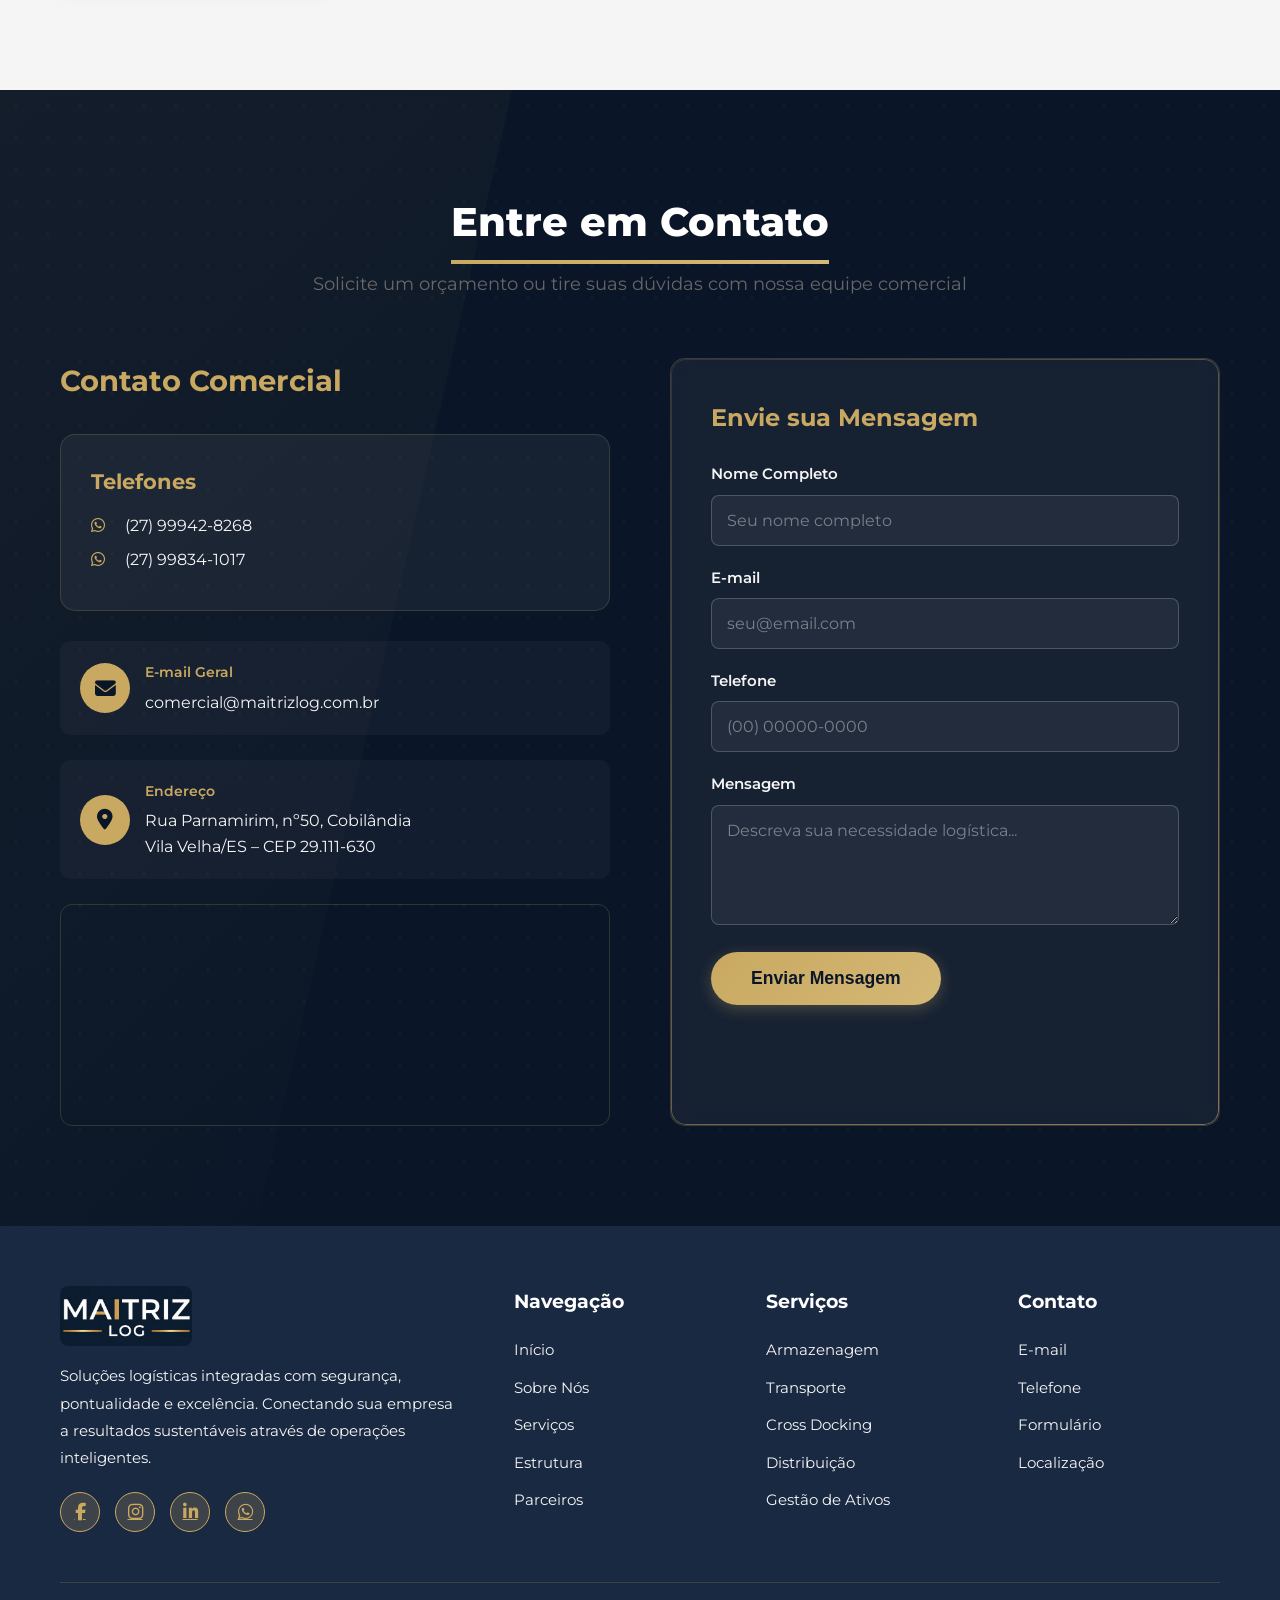
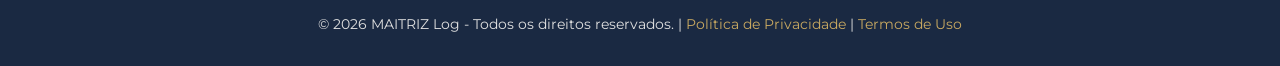
==== commit 77d17957: "adicionado mapa no endereço" ====
--- a/index.html
+++ b/index.html
@@ -422,8 +422,25 @@
                         </div>
                         <div class="contato-item-text">
                             <h4>Endereço</h4>
-                            <p>Rua Parnamirim, nº50, Cobilândia<br>Vila Velha/ES – CEP 29.111-630</p>
-                        </div>
+                            <p>
+                                <a href="https://www.google.com/maps/search/?api=1&query=Rua+Parnamirim,+50,+Cobilandia,+Vila+Velha,+ES" target="_blank" class="contato-endereco-link">
+                                    Rua Parnamirim, nº50, Cobilândia<br>Vila Velha/ES – CEP 29.111-630
+                                </a>
+                            </p>
+                        </div>
+                    </div>
+
+                    <div class="contato-mapa">
+                        <iframe
+                            src="https://maps.google.com/maps?q=Rua+Parnamirim,+50,+Cobilandia,+Vila+Velha,+ES,+Brazil&output=embed&hl=pt-BR"
+                            width="100%"
+                            height="220"
+                            style="border:0;"
+                            allowfullscreen=""
+                            loading="lazy"
+                            referrerpolicy="no-referrer-when-downgrade"
+                            title="Localização MAITRIZ Log">
+                        </iframe>
                     </div>
                     
                 </div>
--- a/style.css
+++ b/style.css
@@ -490,6 +490,27 @@
 
         .contato-telefone:hover {
             color: var(--dourado);
+        }
+
+        .contato-endereco-link {
+            color: var(--cinza-claro);
+            text-decoration: none;
+            transition: color 0.3s ease;
+        }
+
+        .contato-endereco-link:hover {
+            color: var(--dourado);
+        }
+
+        .contato-mapa {
+            margin-top: 20px;
+            border-radius: 12px;
+            overflow: hidden;
+            border: 1px solid rgba(201, 169, 97, 0.2);
+        }
+
+        .contato-mapa iframe {
+            display: block;
         }
         
         .contato-item {
